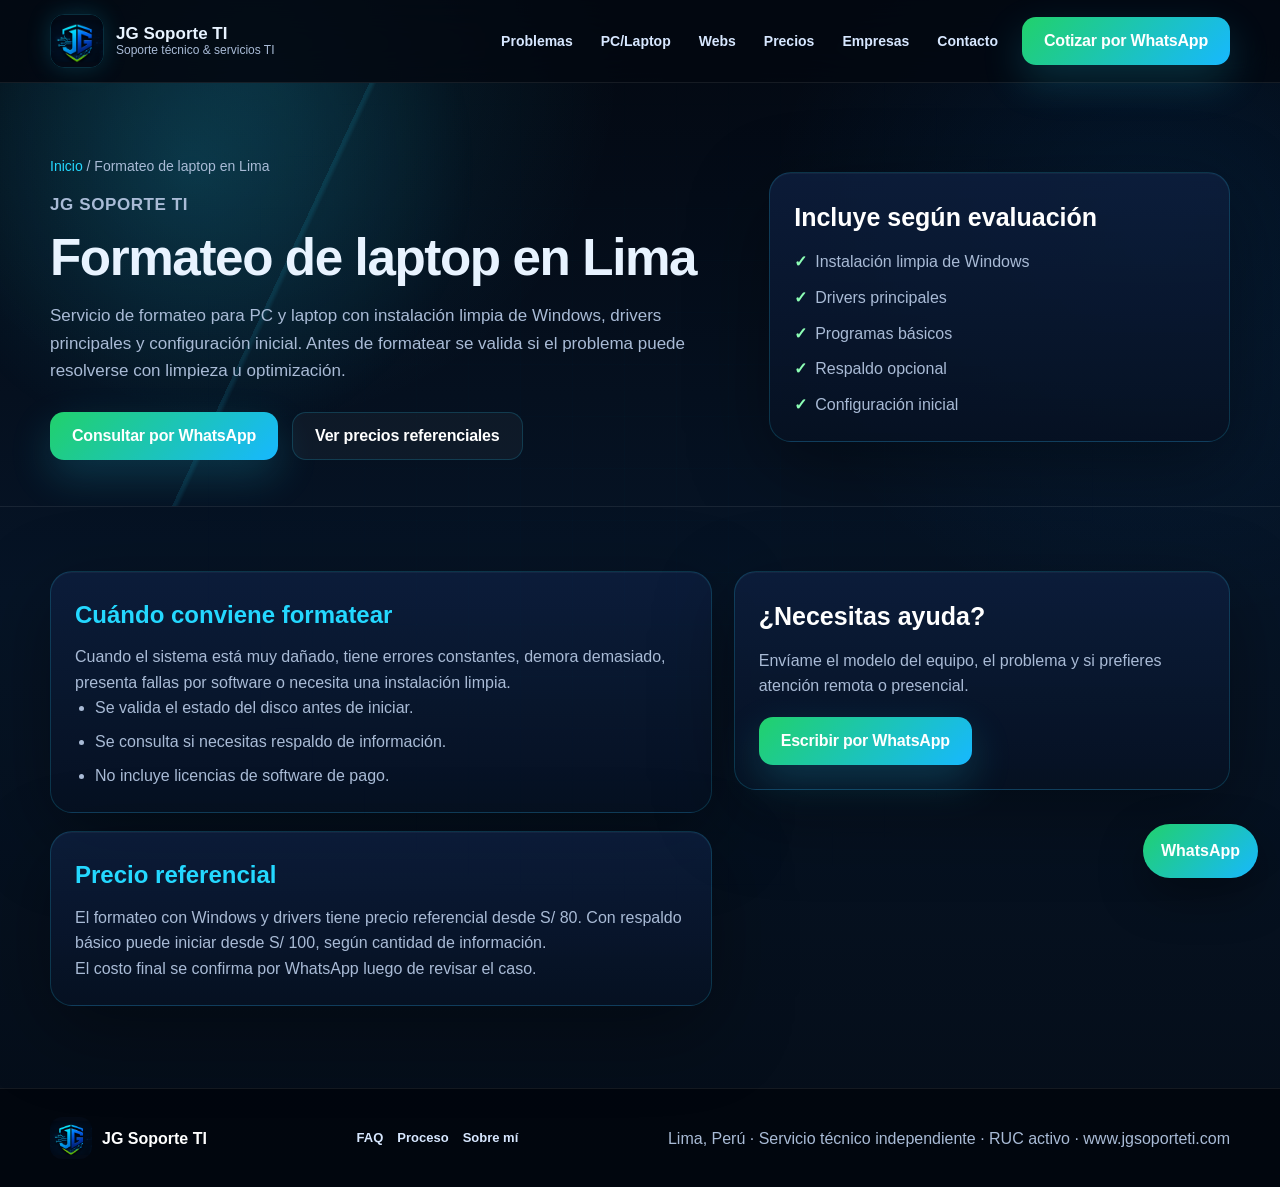
==== formateo-laptop-lima.html @ 022522ae "Ajuste responsive menú móvil" ====
<!DOCTYPE html>
<html lang="es">
<head>
  <meta charset="UTF-8" />
  <meta name="viewport" content="width=device-width, initial-scale=1.0" />
  <title>Formateo de laptop en Lima | JG Soporte TI</title>
  <meta name="description" content="Formateo de laptop y PC en Lima. Instalación limpia de Windows, drivers, programas básicos, respaldo opcional y configuración inicial." />
  <link rel="canonical" href="https://www.jgsoporteti.com/formateo-laptop-lima.html" />
  <meta name="theme-color" content="#061426" />
  <link rel="icon" type="image/png" href="assets/img/favicon.png" />
  <link rel="stylesheet" href="assets/css/styles.css" />
</head>
<body>
  <header class="site-header">
    <div class="container nav">
      <a class="brand" href="index.html#inicio" aria-label="Inicio JG Soporte TI">
        <img src="assets/img/logo-icon-jg.png" alt="Logo JG Soporte TI" class="brand-logo" />
        <div class="brand-copy"><strong>JG Soporte TI</strong><span>Soporte técnico & servicios TI</span></div>
      </a>
      <nav class="menu" aria-label="Menú principal">
        <a href="index.html#problemas">Problemas</a>
        <a href="index.html#pc-laptop">PC/Laptop</a>
        <a href="index.html#webs">Webs</a>
        <a href="index.html#precios">Precios</a>
        <a href="index.html#empresas">Empresas</a>
        <a href="index.html#contacto">Contacto</a>
      </nav>
      <a class="btn btn-whatsapp nav-cta" href="https://wa.me/51936480770?text=Hola%20JG%20Soporte%20TI%2C%20necesito%20soporte%20t%C3%A9cnico." target="_blank"><span class="nav-cta-full">Cotizar por WhatsApp</span><span class="nav-cta-short">WhatsApp</span></a>
      <button class="mobile-menu-toggle" type="button" aria-label="Abrir menú" aria-expanded="false">
        <span></span>
        <span></span>
        <span></span>
      </button>
    </div>
  </header>
  <main>
    <section class="page-hero">
      <div class="container">
        <div>
          <div class="breadcrumbs"><a href="index.html">Inicio</a> / Formateo de laptop en Lima</div>
          <p class="eyebrow">JG Soporte TI</p>
          <h1>Formateo de laptop en Lima</h1>
          <p>Servicio de formateo para PC y laptop con instalación limpia de Windows, drivers principales y configuración inicial. Antes de formatear se valida si el problema puede resolverse con limpieza u optimización.</p>
          <div class="hero-actions"><a class="btn btn-whatsapp" href="https://wa.me/51936480770?text=Hola%20JG%20Soporte%20TI%2C%20necesito%20soporte%20t%C3%A9cnico." target="_blank">Consultar por WhatsApp</a><a class="btn btn-outline" href="index.html#precios">Ver precios referenciales</a></div>
        </div>
        <aside class="page-panel">
          <h2>Incluye según evaluación</h2>
          <ul><li>Instalación limpia de Windows</li>
<li>Drivers principales</li>
<li>Programas básicos</li>
<li>Respaldo opcional</li>
<li>Configuración inicial</li></ul>
        </aside>
      </div>
    </section>

    <section class="page-content">
      <div class="container page-grid">
        <div>
          <article class="page-service-card">
            <h2>Cuándo conviene formatear</h2>
            <p>Cuando el sistema está muy dañado, tiene errores constantes, demora demasiado, presenta fallas por software o necesita una instalación limpia.</p>
            <ul><li>Se valida el estado del disco antes de iniciar.</li><li>Se consulta si necesitas respaldo de información.</li><li>No incluye licencias de software de pago.</li></ul>
          </article>
          <article class="page-service-card">
            <h2>Precio referencial</h2>
            <p>El formateo con Windows y drivers tiene precio referencial desde S/ 80. Con respaldo básico puede iniciar desde S/ 100, según cantidad de información.</p>
            <p>El costo final se confirma por WhatsApp luego de revisar el caso.</p>
          </article>
        </div>
        <aside class="page-panel sidebar-cta">
          <h2>¿Necesitas ayuda?</h2>
          <p style="color: var(--muted); margin-bottom: 18px;">Envíame el modelo del equipo, el problema y si prefieres atención remota o presencial.</p>
          <a class="btn btn-whatsapp" href="https://wa.me/51936480770?text=Hola%20JG%20Soporte%20TI%2C%20necesito%20soporte%20t%C3%A9cnico." target="_blank">Escribir por WhatsApp</a>
        </aside>
      </div>
    </section>
  </main>
  <a class="floating-whatsapp" href="https://wa.me/51936480770?text=Hola%20JG%20Soporte%20TI%2C%20necesito%20soporte%20t%C3%A9cnico." target="_blank" aria-label="Escribir por WhatsApp">WhatsApp</a>
  <footer class="footer">
    <div class="container footer-layout">
      <a class="footer-brand" href="index.html#inicio"><img src="assets/img/logo-icon-jg.png" alt="Logo JG Soporte TI" /><span>JG Soporte TI</span></a>
      <nav class="footer-links" aria-label="Enlaces informativos">
        <a href="index.html#faq">FAQ</a>
        <a href="index.html#proceso">Proceso</a>
        <a href="index.html#sobre-mi">Sobre mí</a>
      </nav>
      <p>Lima, Perú · Servicio técnico independiente · RUC activo · www.jgsoporteti.com</p>
    </div>
  </footer>
  <script src="assets/js/main.js"></script>
</body>
</html>
---- assets/css/styles.css ----
* {
  box-sizing: border-box;
  margin: 0;
  padding: 0;
}

:root {
  --bg: #050d18;
  --bg-2: #071426;
  --panel: rgba(10, 24, 47, 0.78);
  --panel-2: rgba(11, 29, 56, 0.92);
  --line: rgba(39, 215, 255, 0.18);
  --line-soft: rgba(255, 255, 255, 0.08);
  --text: #e8f3ff;
  --muted: #a9bbd6;
  --cyan: #24d8ff;
  --blue: #0b8cff;
  --green: #21d16b;
  --shadow: 0 24px 80px rgba(0, 0, 0, 0.35);
}

html {
  scroll-behavior: smooth;
}

body {
  font-family: Arial, Helvetica, sans-serif;
  background:
    radial-gradient(circle at 20% 5%, rgba(36, 216, 255, 0.12), transparent 24%),
    radial-gradient(circle at 90% 20%, rgba(10, 140, 255, 0.10), transparent 26%),
    linear-gradient(180deg, #030811 0%, #061426 50%, #050d18 100%);
  color: var(--text);
  line-height: 1.6;
  overflow-x: hidden;
}

body::before {
  content: "";
  position: fixed;
  inset: 0;
  pointer-events: none;
  opacity: 0.22;
  background-image:
    linear-gradient(rgba(36, 216, 255, 0.07) 1px, transparent 1px),
    linear-gradient(90deg, rgba(36, 216, 255, 0.07) 1px, transparent 1px);
  background-size: 52px 52px;
  mask-image: radial-gradient(circle at center, black, transparent 78%);
}

a {
  text-decoration: none;
  color: inherit;
}

.container {
  width: min(1180px, calc(100% - 40px));
  margin: 0 auto;
}

.site-header {
  position: sticky;
  top: 0;
  z-index: 100;
  background: rgba(3, 8, 17, 0.80);
  border-bottom: 1px solid var(--line-soft);
  backdrop-filter: blur(18px);
}

.nav {
  min-height: 82px;
  display: grid;
  grid-template-columns: 1fr auto auto;
  align-items: center;
  gap: 24px;
}

.brand {
  display: inline-flex;
  align-items: center;
  gap: 12px;
  width: fit-content;
}

.brand-logo {
  width: 54px;
  height: 54px;
  border-radius: 14px;
  object-fit: cover;
  border: 1px solid var(--line);
  box-shadow: 0 0 24px rgba(36, 216, 255, 0.18);
}

.brand-copy {
  display: flex;
  flex-direction: column;
  line-height: 1.15;
}

.brand-copy strong {
  font-size: 17px;
}

.brand-copy span {
  color: var(--muted);
  font-size: 12px;
}

.menu {
  display: flex;
  align-items: center;
  gap: 28px;
}

.menu a {
  color: #d7e7ff;
  font-weight: 700;
  font-size: 14px;
  transition: 0.2s ease;
}

.menu a:hover {
  color: var(--cyan);
}

.btn {
  display: inline-flex;
  align-items: center;
  justify-content: center;
  min-height: 48px;
  padding: 0 22px;
  border-radius: 14px;
  font-weight: 800;
  letter-spacing: -0.2px;
  transition: 0.2s ease;
}

.btn:hover {
  transform: translateY(-2px);
}

.btn-whatsapp {
  background: linear-gradient(135deg, var(--green), #17b8ff);
  color: white;
  box-shadow: 0 16px 42px rgba(34, 211, 238, 0.20);
}

.btn-outline {
  color: white;
  border: 1px solid var(--line);
  background: rgba(255, 255, 255, 0.04);
}

.hero {
  position: relative;
  padding: 52px 0 34px;
  border-bottom: 1px solid var(--line-soft);
  overflow: hidden;
}

.tech-bg {
  position: absolute;
  inset: 0;
  opacity: 0.9;
  pointer-events: none;
  background:
    radial-gradient(circle at 10% 20%, rgba(36, 216, 255, 0.16), transparent 18%),
    linear-gradient(115deg, transparent 0 20%, rgba(36,216,255,.13) 20% 20.2%, transparent 20.5% 100%),
    linear-gradient(60deg, transparent 0 34%, rgba(36,216,255,.12) 34% 34.2%, transparent 34.4% 100%);
}

.hero-layout {
  position: relative;
  display: grid;
  grid-template-columns: 1fr 1.06fr 0.82fr;
  gap: 28px;
  align-items: center;
}

.logo-frame {
  border: 1px solid var(--line);
  background: rgba(0, 0, 0, 0.22);
  border-radius: 28px;
  padding: 16px;
  box-shadow: var(--shadow), inset 0 0 45px rgba(36,216,255,.06);
}

.logo-frame img {
  display: block;
  width: 100%;
  border-radius: 20px;
}

.skills-strip {
  margin-top: 18px;
  display: grid;
  grid-template-columns: repeat(2, 1fr);
  gap: 10px;
}

.skills-strip span {
  display: grid;
  place-items: center;
  min-height: 44px;
  border-radius: 14px;
  background: rgba(7, 20, 38, 0.72);
  border: 1px solid var(--line-soft);
  color: #d8e9ff;
  font-size: 13px;
  font-weight: 700;
}

.eyebrow {
  display: inline-block;
  margin-bottom: 13px;
  color: var(--cyan);
  text-transform: uppercase;
  font-size: 13px;
  font-weight: 900;
  letter-spacing: 0.6px;
}

h1 {
  max-width: 720px;
  margin-bottom: 18px;
  font-size: clamp(38px, 4.2vw, 64px);
  line-height: 1.03;
  letter-spacing: -1.4px;
}

h1 span,
.section-title h2 span {
  color: var(--cyan);
}

.hero-text {
  color: var(--muted);
  font-size: 17px;
  max-width: 660px;
}

.hero-actions {
  margin-top: 28px;
  display: flex;
  flex-wrap: wrap;
  gap: 14px;
}

.proof-row {
  margin-top: 24px;
  display: grid;
  grid-template-columns: repeat(3, 1fr);
  gap: 12px;
}

.proof-row div {
  padding: 14px;
  border-radius: 16px;
  border: 1px solid var(--line-soft);
  background: rgba(255, 255, 255, 0.035);
}

.proof-row strong,
.proof-row span {
  display: block;
}

.proof-row strong {
  color: white;
  font-size: 14px;
}

.proof-row span {
  color: var(--muted);
  font-size: 12px;
}

.support-card,
.service-card,
.about-profile,
.why-card,
.contact-card {
  background: linear-gradient(180deg, rgba(13, 30, 61, 0.86), rgba(6, 17, 34, 0.92));
  border: 1px solid var(--line);
  border-radius: 24px;
  box-shadow: var(--shadow), inset 0 1px 0 rgba(255,255,255,.04);
}

.support-card {
  padding: 24px;
}

.availability {
  display: flex;
  align-items: center;
  gap: 9px;
  color: #c9ffe0;
  font-size: 14px;
  font-weight: 700;
  margin-bottom: 18px;
}

.availability i {
  width: 9px;
  height: 9px;
  background: var(--green);
  border-radius: 50%;
  box-shadow: 0 0 16px var(--green);
}

.support-card h2 {
  font-size: 25px;
  line-height: 1.2;
  margin-bottom: 18px;
}

.support-option {
  display: grid;
  grid-template-columns: 42px 1fr;
  gap: 14px;
  padding: 16px;
  margin-bottom: 12px;
  border-radius: 18px;
  border: 1px solid var(--line-soft);
  background: rgba(255, 255, 255, 0.035);
}

.option-icon {
  width: 42px;
  height: 42px;
  display: grid;
  place-items: center;
  border-radius: 14px;
  background: rgba(36,216,255,.08);
  border: 1px solid var(--line);
}

.support-option h3 {
  color: white;
  font-size: 16px;
  margin-bottom: 5px;
}

.support-option p,
.support-meta span {
  color: var(--muted);
  font-size: 13px;
}

.support-meta {
  margin-top: 16px;
  display: grid;
  gap: 10px;
}

.support-meta div {
  display: flex;
  justify-content: space-between;
  gap: 12px;
  padding: 13px 14px;
  border-radius: 14px;
  background: rgba(255, 255, 255, 0.035);
  border: 1px solid var(--line-soft);
}

.support-meta strong {
  color: white;
  font-size: 13px;
  text-align: right;
}

.section {
  padding: 72px 0;
}

.section-split {
  border-top: 1px solid var(--line-soft);
  border-bottom: 1px solid var(--line-soft);
  background: rgba(255, 255, 255, 0.016);
}

.section-title {
  margin-bottom: 26px;
}

.section-title h2 {
  font-size: clamp(30px, 3vw, 44px);
  line-height: 1.08;
  margin-bottom: 9px;
  letter-spacing: -0.8px;
}

.section-title p:not(.eyebrow) {
  color: var(--muted);
  max-width: 720px;
}

.service-grid {
  display: grid;
  grid-template-columns: repeat(3, 1fr);
  gap: 18px;
}

.service-card {
  padding: 24px;
  min-height: 190px;
  transition: 0.2s ease;
}

.service-card:hover {
  transform: translateY(-5px);
  border-color: rgba(36, 216, 255, 0.42);
  box-shadow: 0 22px 70px rgba(0, 0, 0, 0.42), 0 0 34px rgba(36,216,255,.08);
}

.service-icon {
  width: 46px;
  height: 46px;
  display: grid;
  place-items: center;
  margin-bottom: 18px;
  border-radius: 15px;
  border: 1px solid var(--line);
  background: rgba(36, 216, 255, 0.07);
  color: var(--cyan);
  font-weight: 900;
}

.service-card h3 {
  color: var(--cyan);
  font-size: 19px;
  margin-bottom: 10px;
}

.service-card p {
  color: var(--muted);
  font-size: 14px;
}

.about-section {
  padding-bottom: 44px;
}

.about-layout {
  display: grid;
  grid-template-columns: 1.1fr 0.95fr 0.9fr;
  gap: 18px;
  align-items: stretch;
}

.about-profile {
  position: relative;
  min-height: 330px;
  overflow: hidden;
  display: grid;
  grid-template-columns: 0.85fr 1fr;
  gap: 18px;
  align-items: end;
  padding: 24px;
}

.profile-photo-wrap {
  position: relative;
  z-index: 1;
  align-self: stretch;
  min-height: 280px;
  border-radius: 22px;
  overflow: hidden;
  border: 1px solid var(--line);
  background: radial-gradient(circle at center, rgba(36,216,255,.16), rgba(6,17,34,.4));
}

.profile-photo-wrap::before {
  content: "";
  position: absolute;
  inset: -20%;
  background: conic-gradient(from 120deg, transparent, rgba(36,216,255,.28), transparent, rgba(33,209,107,.22), transparent);
  animation: spin 10s linear infinite;
}

.profile-photo {
  position: relative;
  z-index: 2;
  width: 100%;
  height: 100%;
  min-height: 280px;
  object-fit: cover;
  object-position: center top;
  display: block;
}

.profile-copy {
  position: relative;
  z-index: 3;
}

.profile-copy h2,
.why-card h2,
.contact-card h2 {
  font-size: clamp(27px, 2.8vw, 38px);
  line-height: 1.08;
  margin-bottom: 12px;
}

.profile-copy p:not(.eyebrow),
.contact-card p {
  color: var(--muted);
}

.why-card,
.contact-card {
  padding: 28px;
}

.why-card ul {
  list-style: none;
  display: grid;
  gap: 14px;
  color: var(--muted);
  margin-top: 18px;
}

.why-card li {
  position: relative;
  padding-left: 34px;
}

.why-card li::before {
  content: "✓";
  position: absolute;
  left: 0;
  top: -1px;
  width: 22px;
  height: 22px;
  display: grid;
  place-items: center;
  border: 1px solid rgba(33, 209, 107, 0.55);
  border-radius: 7px;
  color: #8dffb6;
  font-weight: 900;
  background: rgba(33, 209, 107, 0.08);
}

.contact-card {
  display: flex;
  flex-direction: column;
  justify-content: center;
}

.contact-card .btn {
  width: fit-content;
  margin-top: 22px;
}

.footer {
  border-top: 1px solid var(--line-soft);
  background: rgba(0, 4, 10, 0.72);
  padding: 28px 0;
}

.footer-layout {
  display: flex;
  justify-content: space-between;
  align-items: center;
  gap: 18px;
  color: var(--muted);
}

.footer-brand {
  display: flex;
  align-items: center;
  gap: 10px;
  color: white;
  font-weight: 900;
}

.footer-brand img {
  width: 42px;
  height: 42px;
  border-radius: 12px;
  object-fit: cover;
}

.floating-whatsapp {
  position: fixed;
  right: 22px;
  bottom: 22px;
  z-index: 80;
  padding: 14px 18px;
  border-radius: 999px;
  background: linear-gradient(135deg, var(--green), #17b8ff);
  color: white;
  font-weight: 900;
  box-shadow: 0 18px 45px rgba(0,0,0,.34);
}

@keyframes spin {
  to {
    transform: rotate(360deg);
  }
}

@media (max-width: 1120px) {
  .hero-layout {
    grid-template-columns: 1fr 1fr;
  }

  .support-card {
    grid-column: 1 / -1;
  }

  .about-layout {
    grid-template-columns: 1fr;
  }

  .about-profile {
    grid-template-columns: 0.7fr 1fr;
  }

  .nav {
    grid-template-columns: 1fr auto;
  }

  .nav-cta {
    display: none;
  }
}

@media (max-width: 860px) {
  .nav {
    display: flex;
    flex-direction: column;
    padding: 16px 0;
  }

  .menu {
    flex-wrap: wrap;
    justify-content: center;
    gap: 14px 20px;
  }

  .hero-layout,
  .service-grid,
  .proof-row,
  .about-profile {
    grid-template-columns: 1fr;
  }

  .hero {
    padding-top: 34px;
  }

  .logo-frame {
    max-width: 430px;
    margin: 0 auto;
  }

  .skills-strip {
    grid-template-columns: repeat(2, 1fr);
  }

  .support-meta div {
    flex-direction: column;
  }

  .support-meta strong {
    text-align: left;
  }

  .footer-layout {
    flex-direction: column;
    text-align: center;
  }

  .floating-whatsapp {
    right: 14px;
    bottom: 14px;
  }
}

@media (max-width: 520px) {
  .container {
    width: min(100% - 28px, 1180px);
  }

  .hero-actions {
    flex-direction: column;
  }

  .btn {
    width: 100%;
  }

  h1 {
    font-size: 36px;
  }

  .skills-strip {
    grid-template-columns: 1fr;
  }

  .support-option {
    grid-template-columns: 1fr;
  }
}


/* === V3: conversión, precios, SEO pages === */
.section-compact {
  padding: 56px 0;
}

.problem-grid,
.link-grid,
.price-grid,
.steps-grid,
.faq-grid {
  display: grid;
  gap: 18px;
}

.problem-grid {
  grid-template-columns: repeat(3, 1fr);
}

.problem-card,
.link-card,
.price-card,
.step-card,
.faq-grid details,
.page-panel,
.page-service-card {
  background: linear-gradient(180deg, rgba(13, 30, 61, 0.86), rgba(6, 17, 34, 0.92));
  border: 1px solid var(--line);
  border-radius: 22px;
  box-shadow: var(--shadow), inset 0 1px 0 rgba(255,255,255,.04);
}

.problem-card {
  min-height: 96px;
  padding: 20px;
  color: #dcecff;
  font-weight: 900;
  display: flex;
  align-items: center;
  gap: 14px;
  transition: 0.2s ease;
}

.problem-card:hover,
.link-card:hover,
.page-service-card:hover {
  transform: translateY(-4px);
  border-color: rgba(36, 216, 255, 0.42);
}

.problem-card span {
  width: 44px;
  height: 44px;
  display: grid;
  place-items: center;
  border-radius: 14px;
  background: rgba(36, 216, 255, 0.08);
  border: 1px solid var(--line);
}

.section-links {
  padding-top: 0;
}

.link-grid {
  grid-template-columns: repeat(5, 1fr);
}

.link-card {
  padding: 20px;
  display: grid;
  gap: 8px;
  transition: 0.2s ease;
}

.link-card strong {
  color: var(--cyan);
  line-height: 1.2;
}

.link-card span {
  color: var(--muted);
  font-size: 13px;
}

.prices-section {
  border-top: 1px solid var(--line-soft);
  border-bottom: 1px solid var(--line-soft);
  background: rgba(255, 255, 255, 0.016);
}

.price-grid {
  grid-template-columns: repeat(3, 1fr);
}

.price-card {
  position: relative;
  padding: 24px;
  min-height: 245px;
}

.price-card.featured {
  border-color: rgba(33, 209, 107, 0.55);
  box-shadow: 0 24px 80px rgba(0, 0, 0, 0.35), 0 0 36px rgba(33, 209, 107, 0.08);
}

.price-tag {
  display: inline-flex;
  align-items: center;
  width: fit-content;
  margin-bottom: 12px;
  padding: 7px 12px;
  border-radius: 999px;
  background: rgba(33, 209, 107, 0.14);
  color: #b6ffd0;
  font-weight: 900;
  font-size: 12px;
  border: 1px solid rgba(33, 209, 107, 0.35);
}

.price-card h3 {
  color: var(--cyan);
  font-size: 20px;
  margin-bottom: 10px;
}

.price-card p {
  color: var(--muted);
  font-size: 14px;
  margin-bottom: 18px;
}

.price-card strong {
  display: block;
  color: white;
  font-size: 28px;
  margin-bottom: 8px;
}

.price-card small {
  color: #8fa4c4;
}

.price-note {
  margin-top: 18px;
  padding: 18px 20px;
  border-radius: 18px;
  color: var(--muted);
  border: 1px solid var(--line-soft);
  background: rgba(255, 255, 255, 0.035);
}

.steps-grid {
  grid-template-columns: repeat(4, 1fr);
}

.step-card {
  padding: 22px;
}

.step-card span {
  width: 38px;
  height: 38px;
  display: grid;
  place-items: center;
  margin-bottom: 14px;
  border-radius: 12px;
  background: linear-gradient(135deg, var(--green), #17b8ff);
  color: white;
  font-weight: 900;
}

.step-card h3 {
  color: white;
  margin-bottom: 8px;
}

.step-card p {
  color: var(--muted);
  font-size: 14px;
}

.faq-section {
  border-top: 1px solid var(--line-soft);
}

.faq-grid {
  grid-template-columns: repeat(2, 1fr);
}

.faq-grid details {
  padding: 20px 22px;
}

.faq-grid summary {
  cursor: pointer;
  color: white;
  font-weight: 900;
  font-size: 17px;
}

.faq-grid p {
  margin-top: 12px;
  color: var(--muted);
}

/* páginas internas */
.page-hero {
  position: relative;
  padding: 72px 0 46px;
  border-bottom: 1px solid var(--line-soft);
  overflow: hidden;
}

.page-hero::before {
  content: "";
  position: absolute;
  inset: 0;
  background:
    radial-gradient(circle at 15% 20%, rgba(36, 216, 255, 0.15), transparent 25%),
    linear-gradient(115deg, transparent 0 25%, rgba(36,216,255,.10) 25% 25.2%, transparent 25.5% 100%);
  pointer-events: none;
}

.page-hero .container {
  position: relative;
  display: grid;
  grid-template-columns: 1.2fr 0.8fr;
  gap: 28px;
  align-items: center;
}

.page-hero h1 {
  font-size: clamp(36px, 4vw, 58px);
}

.page-hero p {
  color: var(--muted);
  font-size: 17px;
  max-width: 780px;
}

.breadcrumbs {
  color: var(--muted);
  margin-bottom: 14px;
  font-size: 14px;
}

.breadcrumbs a {
  color: var(--cyan);
}

.page-panel {
  padding: 24px;
}

.page-panel h2 {
  color: white;
  font-size: 25px;
  margin-bottom: 12px;
}

.page-panel ul {
  display: grid;
  gap: 10px;
  list-style: none;
  color: var(--muted);
}

.page-panel li::before {
  content: "✓";
  color: #8dffb6;
  font-weight: 900;
  margin-right: 8px;
}

.page-content {
  padding: 64px 0;
}

.page-grid {
  display: grid;
  grid-template-columns: 1fr 0.75fr;
  gap: 22px;
  align-items: start;
}

.page-service-card {
  padding: 24px;
  margin-bottom: 18px;
}

.page-service-card h2,
.page-service-card h3 {
  color: var(--cyan);
  margin-bottom: 10px;
}

.page-service-card p,
.page-service-card li {
  color: var(--muted);
}

.page-service-card ul,
.page-service-card ol {
  padding-left: 20px;
  display: grid;
  gap: 8px;
}

.sidebar-cta {
  position: sticky;
  top: 106px;
}

@media (max-width: 1120px) {
  .link-grid {
    grid-template-columns: repeat(2, 1fr);
  }

  .steps-grid {
    grid-template-columns: repeat(2, 1fr);
  }
}

@media (max-width: 860px) {
  .problem-grid,
  .price-grid,
  .faq-grid,
  .page-hero .container,
  .page-grid {
    grid-template-columns: 1fr;
  }

  .sidebar-cta {
    position: static;
  }
}

@media (max-width: 520px) {
  .link-grid,
  .steps-grid {
    grid-template-columns: 1fr;
  }
}


/* === V5: Mobile-first / experiencia en celulares === */
.menu a.active {
  color: var(--cyan);
}

.footer-links {
  display: flex;
  flex-wrap: wrap;
  gap: 14px;
  align-items: center;
  justify-content: center;
}

.footer-links a {
  color: #d7e7ff;
  font-weight: 800;
  font-size: 13px;
  transition: 0.2s ease;
}

.footer-links a:hover {
  color: var(--cyan);
}

@media (max-width: 860px) {
  body {
    line-height: 1.55;
  }

  .site-header {
    background: rgba(3, 8, 17, 0.93);
  }

  .nav {
    display: grid;
    grid-template-columns: minmax(0, 1fr) auto;
    min-height: 64px;
    padding: 8px 0;
    gap: 10px;
    align-items: center;
  }

  .brand {
    min-width: 0;
    gap: 9px;
  }

  .brand-logo {
    width: 42px;
    height: 42px;
    border-radius: 12px;
    flex: 0 0 auto;
  }

  .brand-copy {
    min-width: 0;
  }

  .brand-copy strong {
    font-size: 14px;
    white-space: nowrap;
  }

  .brand-copy span {
    font-size: 10.5px;
    white-space: nowrap;
    overflow: hidden;
    text-overflow: ellipsis;
  }

  /* En móvil ocultamos el menú superior para no saturar la primera vista. */
  .menu {
    display: none;
  }

  .nav-cta {
    display: inline-flex !important;
    width: auto;
    min-height: 42px;
    padding: 0 14px;
    border-radius: 13px;
    font-size: 0;
    white-space: nowrap;
  }

  .nav-cta::after {
    content: "WhatsApp";
    font-size: 13px;
  }

  .hero {
    padding: 22px 0 34px;
  }

  .hero-layout {
    grid-template-columns: 1fr;
    gap: 18px;
    align-items: start;
  }

  .hero-content {
    order: 1;
  }

  /* El logo grande se oculta en móvil: ya existe logo en el encabezado. */
  .hero-media {
    display: none;
  }

  .support-card {
    order: 2;
    padding: 18px;
    border-radius: 20px;
  }

  .eyebrow {
    margin-bottom: 9px;
    font-size: 12px;
    letter-spacing: 0.45px;
  }

  h1 {
    font-size: clamp(31px, 10.5vw, 44px);
    line-height: 1.05;
    letter-spacing: -0.8px;
    margin-bottom: 14px;
  }

  .hero-text {
    font-size: 15px;
    max-width: 100%;
  }

  .hero-actions {
    margin-top: 20px;
    display: grid;
    grid-template-columns: 1fr 1fr;
    gap: 10px;
  }

  .btn {
    width: 100%;
    min-height: 48px;
    padding: 0 14px;
    border-radius: 13px;
    font-size: 14px;
  }

  .proof-row {
    display: none;
  }

  .support-card h2 {
    font-size: 21px;
  }

  .support-option {
    grid-template-columns: 38px 1fr;
    padding: 14px;
  }

  .option-icon {
    width: 38px;
    height: 38px;
    border-radius: 13px;
  }

  .support-meta {
    display: none;
  }

  .section {
    padding: 50px 0;
  }

  .section-compact {
    padding: 42px 0;
  }

  .section-title {
    margin-bottom: 20px;
  }

  .section-title h2 {
    font-size: clamp(28px, 8.5vw, 36px);
    line-height: 1.1;
  }

  .problem-grid,
  .service-grid,
  .price-grid,
  .steps-grid,
  .faq-grid,
  .page-hero .container,
  .page-grid,
  .about-layout,
  .about-profile {
    grid-template-columns: 1fr;
  }

  .problem-card {
    min-height: 74px;
    padding: 15px;
    border-radius: 18px;
  }

  .problem-card span {
    width: 38px;
    height: 38px;
    border-radius: 13px;
  }

  .service-card,
  .price-card,
  .step-card,
  .page-service-card,
  .page-panel {
    min-height: auto;
    padding: 20px;
    border-radius: 20px;
  }

  .link-grid {
    grid-template-columns: 1fr;
  }

  .price-card strong {
    font-size: 25px;
  }

  .about-profile {
    min-height: auto;
    padding: 18px;
  }

  .profile-photo-wrap {
    min-height: 230px;
    max-height: 360px;
  }

  .profile-photo {
    min-height: 230px;
  }

  .page-hero {
    padding: 42px 0 32px;
  }

  .page-hero h1 {
    font-size: clamp(31px, 9.5vw, 42px);
  }

  .footer-layout {
    flex-direction: column;
    align-items: flex-start;
    text-align: left;
    gap: 14px;
  }

  .footer-links {
    justify-content: flex-start;
  }

  .floating-whatsapp {
    right: 12px;
    bottom: 12px;
    padding: 12px 14px;
    font-size: 14px;
  }
}

@media (max-width: 520px) {
  .container {
    width: min(100% - 28px, 1180px);
  }

  .brand-copy span {
    display: none;
  }

  .nav-cta {
    min-height: 40px;
    padding: 0 12px;
  }

  .hero-actions {
    grid-template-columns: 1fr;
  }

  .support-card {
    display: none;
  }

  .support-card.is-open {
    display: block;
  }

  .floating-whatsapp {
    font-size: 0;
    width: 54px;
    height: 54px;
    padding: 0;
    display: grid;
    place-items: center;
  }

  .floating-whatsapp::after {
    content: "WA";
    font-size: 14px;
  }
}

/* === V6: Menú móvil con hamburguesa y CTA sin duplicado === */
.mobile-menu-toggle {
  display: none;
}

.nav-cta-short {
  display: none;
}

.nav-cta-full {
  display: inline;
}

@media (max-width: 860px) {
  .nav {
    position: relative;
    display: grid;
    grid-template-columns: minmax(0, 1fr) auto auto;
    min-height: 64px;
    padding: 8px 0;
    gap: 8px;
  }

  .nav-cta {
    display: inline-flex !important;
    width: auto !important;
    min-width: 0;
    min-height: 42px;
    padding: 0 13px !important;
    border-radius: 13px;
    font-size: 13px !important;
    line-height: 1;
  }

  .nav-cta::after {
    content: none !important;
  }

  .nav-cta-full {
    display: none;
  }

  .nav-cta-short {
    display: inline;
  }

  .mobile-menu-toggle {
    display: inline-grid;
    place-items: center;
    width: 42px;
    height: 42px;
    border: 1px solid rgba(36, 216, 255, 0.24);
    border-radius: 13px;
    background: rgba(8, 19, 39, 0.82);
    box-shadow: inset 0 1px 0 rgba(255,255,255,0.04);
    cursor: pointer;
  }

  .mobile-menu-toggle span {
    display: block;
    width: 18px;
    height: 2px;
    margin: 2px 0;
    border-radius: 999px;
    background: #d7e7ff;
    transition: transform 0.2s ease, opacity 0.2s ease;
  }

  .menu {
    position: absolute;
    top: calc(100% + 8px);
    left: 0;
    right: 0;
    display: none;
    grid-column: 1 / -1;
    grid-template-columns: 1fr;
    gap: 0;
    padding: 10px;
    border: 1px solid rgba(36, 216, 255, 0.18);
    border-radius: 18px;
    background: rgba(4, 10, 22, 0.98);
    box-shadow: 0 22px 55px rgba(0, 0, 0, 0.45);
    backdrop-filter: blur(18px);
  }

  .site-header.is-open .menu {
    display: grid;
  }

  .menu a {
    display: block;
    padding: 13px 14px;
    border-radius: 12px;
    font-size: 14px;
  }

  .menu a:hover,
  .menu a.active {
    background: rgba(36, 216, 255, 0.08);
  }

  .site-header.is-open .mobile-menu-toggle span:nth-child(1) {
    transform: translateY(6px) rotate(45deg);
  }

  .site-header.is-open .mobile-menu-toggle span:nth-child(2) {
    opacity: 0;
  }

  .site-header.is-open .mobile-menu-toggle span:nth-child(3) {
    transform: translateY(-6px) rotate(-45deg);
  }

  /* En móvil evitamos duplicar WhatsApp: ya está en header y en el hero. */
  .floating-whatsapp {
    display: none !important;
  }
}

@media (max-width: 380px) {
  .brand-copy strong {
    font-size: 13px;
  }

  .nav-cta {
    padding: 0 10px !important;
    font-size: 12px !important;
  }

  .mobile-menu-toggle {
    width: 40px;
    height: 40px;
  }
}
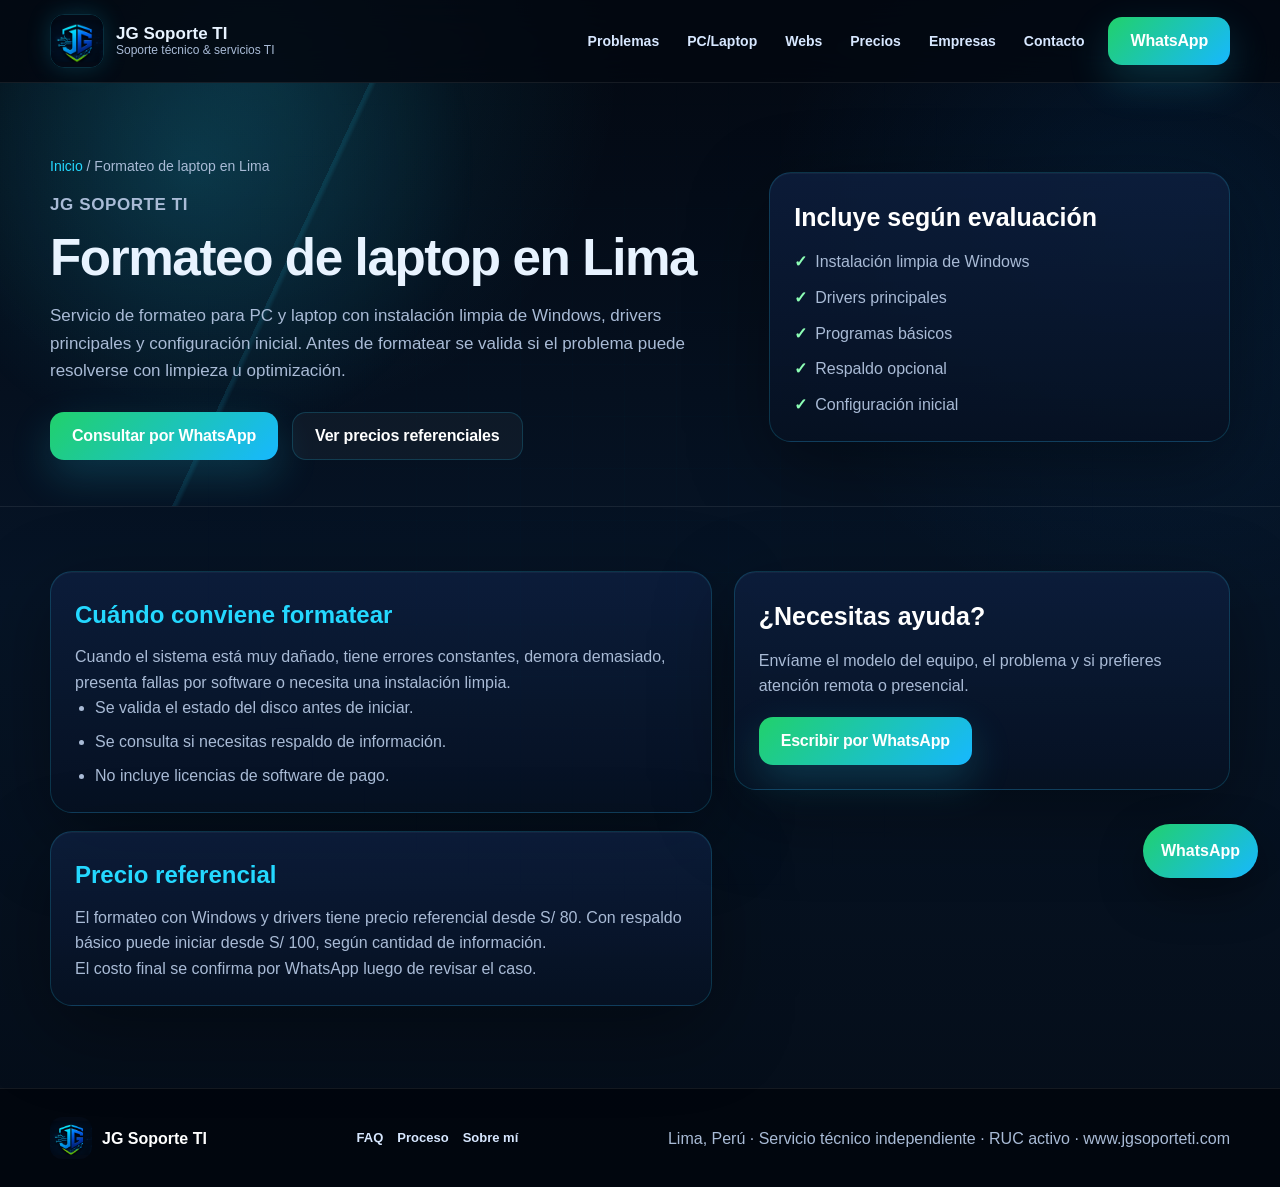
==== commit 17331cc1: "Hotfix responsive móvil WhatsApp" ====
--- a/formateo-laptop-lima.html
+++ b/formateo-laptop-lima.html
@@ -8,7 +8,7 @@
   <link rel="canonical" href="https://www.jgsoporteti.com/formateo-laptop-lima.html" />
   <meta name="theme-color" content="#061426" />
   <link rel="icon" type="image/png" href="assets/img/favicon.png" />
-  <link rel="stylesheet" href="assets/css/styles.css" />
+  <link rel="stylesheet" href="assets/css/styles.css?v=7" />
 </head>
 <body>
   <header class="site-header">
@@ -25,7 +25,7 @@
         <a href="index.html#empresas">Empresas</a>
         <a href="index.html#contacto">Contacto</a>
       </nav>
-      <a class="btn btn-whatsapp nav-cta" href="https://wa.me/51936480770?text=Hola%20JG%20Soporte%20TI%2C%20necesito%20soporte%20t%C3%A9cnico." target="_blank"><span class="nav-cta-full">Cotizar por WhatsApp</span><span class="nav-cta-short">WhatsApp</span></a>
+      <a class="btn btn-whatsapp nav-cta" href="https://wa.me/51936480770?text=Hola%20JG%20Soporte%20TI%2C%20necesito%20soporte%20t%C3%A9cnico." target="_blank" aria-label="Cotizar por WhatsApp">WhatsApp</a>
       <button class="mobile-menu-toggle" type="button" aria-label="Abrir menú" aria-expanded="false">
         <span></span>
         <span></span>
@@ -88,6 +88,6 @@
       <p>Lima, Perú · Servicio técnico independiente · RUC activo · www.jgsoporteti.com</p>
     </div>
   </footer>
-  <script src="assets/js/main.js"></script>
+  <script src="assets/js/main.js?v=7"></script>
 </body>
 </html>
--- a/assets/css/styles.css
+++ b/assets/css/styles.css
@@ -1496,3 +1496,99 @@
     height: 40px;
   }
 }
+
+
+/* === V7 HOTFIX MOBILE ===
+   Corrección fuerte para evitar duplicados de WhatsApp y overflow horizontal en móviles. */
+html, body {
+  max-width: 100%;
+  overflow-x: hidden;
+}
+
+.nav-cta::before,
+.nav-cta::after,
+.floating-whatsapp::before,
+.floating-whatsapp::after {
+  content: none !important;
+}
+
+.nav-cta-full,
+.nav-cta-short {
+  display: none !important;
+}
+
+@media (max-width: 860px) {
+  .site-header {
+    overflow: visible;
+  }
+
+  .nav {
+    grid-template-columns: minmax(0, 1fr) auto auto !important;
+    gap: 8px !important;
+  }
+
+  .brand {
+    min-width: 0;
+  }
+
+  .brand-copy {
+    min-width: 0;
+    overflow: hidden;
+  }
+
+  .brand-copy strong {
+    display: block;
+    max-width: 130px;
+    overflow: hidden;
+    text-overflow: ellipsis;
+    white-space: nowrap;
+  }
+
+  .brand-copy span {
+    display: none;
+  }
+
+  .nav-cta {
+    display: inline-flex !important;
+    align-items: center;
+    justify-content: center;
+    width: auto !important;
+    max-width: 116px;
+    min-height: 42px;
+    padding: 0 12px !important;
+    white-space: nowrap;
+    overflow: hidden;
+    text-overflow: ellipsis;
+    font-size: 13px !important;
+    line-height: 1 !important;
+  }
+
+  .mobile-menu-toggle {
+    flex: 0 0 auto;
+  }
+
+  .floating-whatsapp {
+    display: none !important;
+  }
+
+  .section-title h2 {
+    font-size: clamp(27px, 8.2vw, 36px) !important;
+    overflow-wrap: break-word;
+  }
+
+  .hero-actions {
+    grid-template-columns: 1fr !important;
+  }
+}
+
+@media (max-width: 390px) {
+  .brand-copy strong {
+    max-width: 86px;
+  }
+
+  .nav-cta {
+    max-width: 98px;
+    padding: 0 10px !important;
+    font-size: 12px !important;
+  }
+}
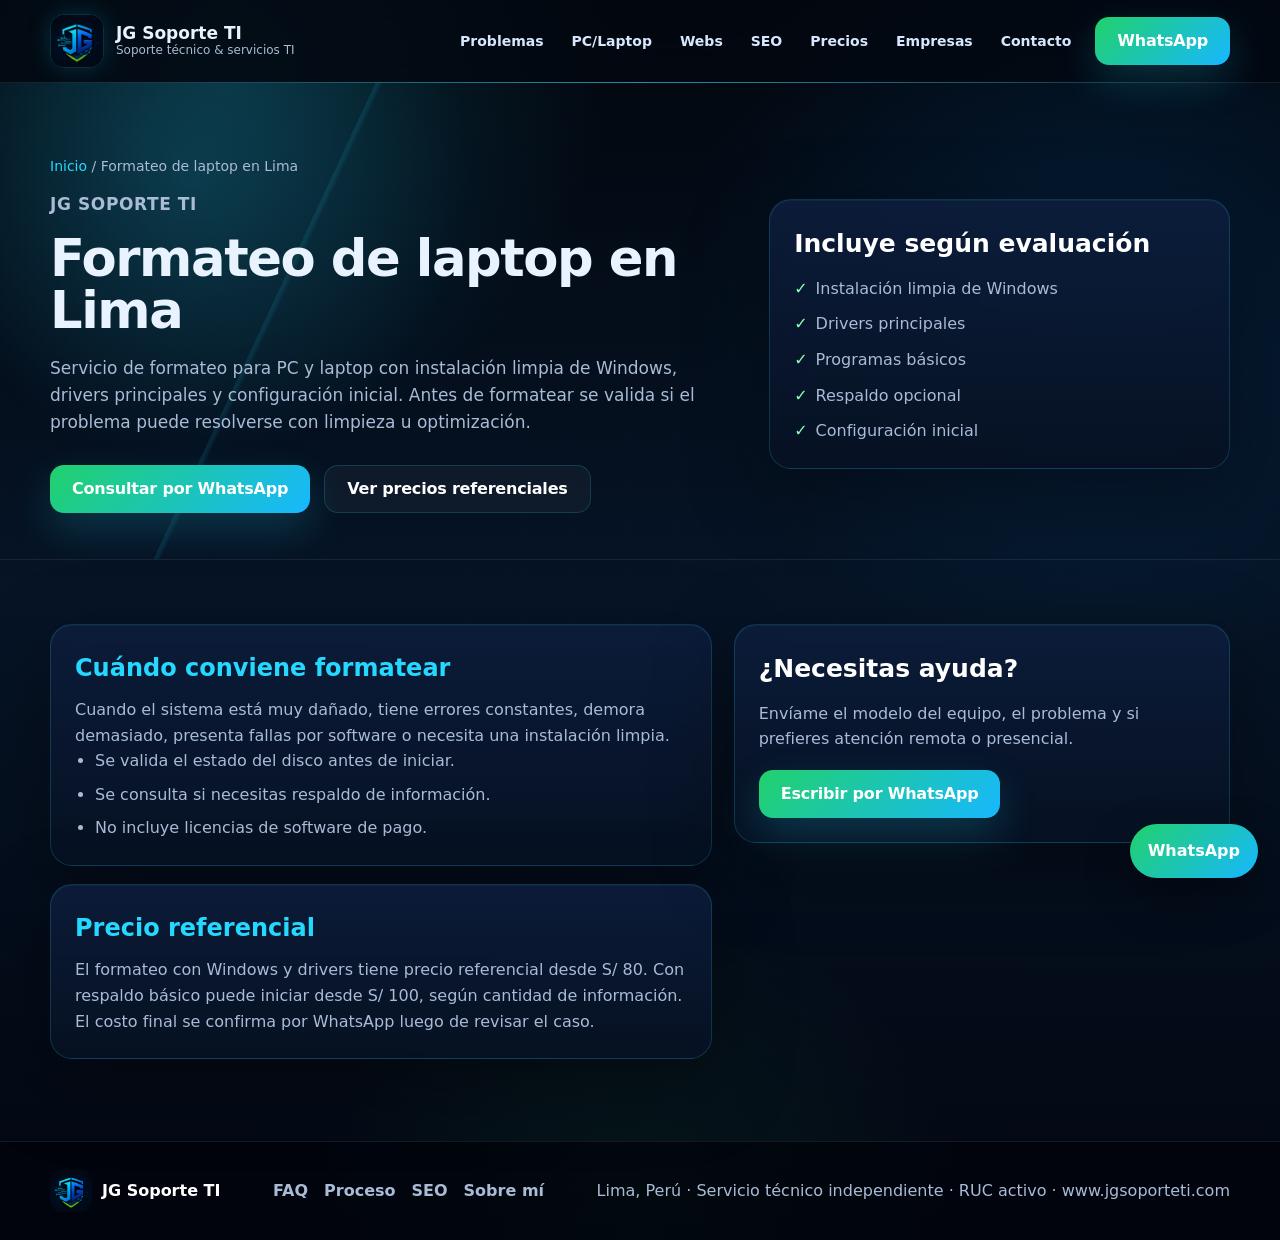
==== commit 1cdf69d1: "Actualizar web JG Soporte TI v10" ====
--- a/formateo-laptop-lima.html
+++ b/formateo-laptop-lima.html
@@ -3,29 +3,176 @@
 <head>
   <meta charset="UTF-8" />
   <meta name="viewport" content="width=device-width, initial-scale=1.0" />
-  <title>Formateo de laptop en Lima | JG Soporte TI</title>
-  <meta name="description" content="Formateo de laptop y PC en Lima. Instalación limpia de Windows, drivers, programas básicos, respaldo opcional y configuración inicial." />
+  <title>Formateo de laptop en Lima | Windows, drivers y configuración</title>
+  <meta name="description" content="Servicio de formateo de laptop y PC en Lima. Instalación limpia de Windows, drivers, programas básicos, respaldo opcional y configuración inicial." />
+  <meta name="robots" content="index, follow, max-image-preview:large" />
+  <meta name="author" content="JG Soporte TI" />
+  <meta name="theme-color" content="#061426" />
+  <meta name="color-scheme" content="dark light" />
   <link rel="canonical" href="https://www.jgsoporteti.com/formateo-laptop-lima.html" />
-  <meta name="theme-color" content="#061426" />
-  <link rel="icon" type="image/png" href="assets/img/favicon.png" />
-  <link rel="stylesheet" href="assets/css/styles.css?v=7" />
+
+  <link rel="icon" href="/favicon.ico" sizes="any" />
+  <link rel="icon" type="image/png" sizes="16x16" href="/assets/img/favicon-16x16.png" />
+  <link rel="icon" type="image/png" sizes="32x32" href="/assets/img/favicon-32x32.png" />
+  <link rel="icon" type="image/png" sizes="192x192" href="/assets/img/favicon-192x192.png" />
+  <link rel="apple-touch-icon" sizes="180x180" href="/assets/img/apple-touch-icon.png" />
+
+  <meta property="og:locale" content="es_PE" />
+  <meta property="og:type" content="website" />
+  <meta property="og:site_name" content="JG Soporte TI" />
+  <meta property="og:title" content="Formateo de laptop en Lima | Windows, drivers y configuración" />
+  <meta property="og:description" content="Servicio de formateo de laptop y PC en Lima. Instalación limpia de Windows, drivers, programas básicos, respaldo opcional y configuración inicial." />
+  <meta property="og:url" content="https://www.jgsoporteti.com/formateo-laptop-lima.html" />
+  <meta property="og:image" content="https://www.jgsoporteti.com/assets/img/og-image-jg-soporte-ti.png" />
+  <meta property="og:image:secure_url" content="https://www.jgsoporteti.com/assets/img/og-image-jg-soporte-ti.png" />
+  <meta property="og:image:alt" content="Logo de JG Soporte TI" />
+
+  <meta name="twitter:card" content="summary_large_image" />
+  <meta name="twitter:title" content="Formateo de laptop en Lima | Windows, drivers y configuración" />
+  <meta name="twitter:description" content="Servicio de formateo de laptop y PC en Lima. Instalación limpia de Windows, drivers, programas básicos, respaldo opcional y configuración inicial." />
+  <meta name="twitter:image" content="https://www.jgsoporteti.com/assets/img/og-image-jg-soporte-ti.png" />
+
+  <link rel="stylesheet" href="assets/css/styles.css?v=10" />
+  <script type="application/ld+json">
+{
+  "@context": "https://schema.org",
+  "@graph": [
+    {
+      "@type": [
+        "LocalBusiness",
+        "ProfessionalService"
+      ],
+      "@id": "https://www.jgsoporteti.com/#negocio",
+      "name": "JG Soporte TI",
+      "alternateName": "JG Soporte TI - Soporte técnico y servicios TI",
+      "url": "https://www.jgsoporteti.com/",
+      "logo": "https://www.jgsoporteti.com/assets/img/logo-jg-soporte-ti.png",
+      "image": "https://www.jgsoporteti.com/assets/img/logo-jg-soporte-ti.png",
+      "telephone": "+51936480770",
+      "priceRange": "S/30 - S/800+",
+      "description": "Soporte técnico para PC, laptops y pequeñas empresas en Lima. Formateo, Windows, Office, drivers, limpieza de software, diagnóstico de lentitud, soporte remoto, páginas web para negocios, SEO técnico y servicios TI empresariales.",
+      "address": {
+        "@type": "PostalAddress",
+        "addressLocality": "Lima",
+        "addressRegion": "Lima",
+        "addressCountry": "PE"
+      },
+      "areaServed": [
+        {
+          "@type": "City",
+          "name": "Lima"
+        },
+        {
+          "@type": "AdministrativeArea",
+          "name": "Callao"
+        },
+        {
+          "@type": "Country",
+          "name": "Perú"
+        }
+      ],
+      "contactPoint": [
+        {
+          "@type": "ContactPoint",
+          "telephone": "+51936480770",
+          "contactType": "customer support",
+          "areaServed": "PE",
+          "availableLanguage": [
+            "es"
+          ]
+        }
+      ],
+      "sameAs": [
+        "https://www.jgsoporteti.com/"
+      ]
+    },
+    {
+      "@type": "WebSite",
+      "@id": "https://www.jgsoporteti.com/#website",
+      "url": "https://www.jgsoporteti.com/",
+      "name": "JG Soporte TI",
+      "inLanguage": "es-PE",
+      "publisher": {
+        "@id": "https://www.jgsoporteti.com/#negocio"
+      }
+    },
+    {
+      "@type": "WebPage",
+      "@id": "https://www.jgsoporteti.com/formateo-laptop-lima.html#webpage",
+      "url": "https://www.jgsoporteti.com/formateo-laptop-lima.html",
+      "name": "Formateo de laptop en Lima | Windows, drivers y configuración",
+      "description": "Servicio de formateo de laptop y PC en Lima. Instalación limpia de Windows, drivers, programas básicos, respaldo opcional y configuración inicial.",
+      "isPartOf": {
+        "@id": "https://www.jgsoporteti.com/#website"
+      },
+      "about": {
+        "@id": "https://www.jgsoporteti.com/#negocio"
+      },
+      "primaryImageOfPage": {
+        "@type": "ImageObject",
+        "url": "https://www.jgsoporteti.com/assets/img/logo-jg-soporte-ti.png"
+      },
+      "inLanguage": "es-PE"
+    },
+    {
+      "@type": "Service",
+      "@id": "https://www.jgsoporteti.com/formateo-laptop-lima.html#service",
+      "name": "Formateo de laptop y PC",
+      "serviceType": "Formateo de laptop y PC",
+      "description": "Servicio de formateo de laptop y PC en Lima. Instalación limpia de Windows, drivers, programas básicos, respaldo opcional y configuración inicial.",
+      "provider": {
+        "@id": "https://www.jgsoporteti.com/#negocio"
+      },
+      "areaServed": [
+        "Lima",
+        "Callao",
+        "Perú remoto"
+      ],
+      "availableChannel": {
+        "@type": "ServiceChannel",
+        "serviceUrl": "https://wa.me/51936480770?text=Hola%20JG%20Soporte%20TI%2C%20necesito%20soporte%20t%C3%A9cnico.",
+        "availableLanguage": "es"
+      }
+    },
+    {
+      "@type": "BreadcrumbList",
+      "@id": "https://www.jgsoporteti.com/formateo-laptop-lima.html#breadcrumb",
+      "itemListElement": [
+        {
+          "@type": "ListItem",
+          "position": 1,
+          "name": "Inicio",
+          "item": "https://www.jgsoporteti.com/"
+        },
+        {
+          "@type": "ListItem",
+          "position": 2,
+          "name": "Formateo de laptop en Lima",
+          "item": "https://www.jgsoporteti.com/formateo-laptop-lima.html"
+        }
+      ]
+    }
+  ]
+}
+  </script>
 </head>
 <body>
   <header class="site-header">
     <div class="container nav">
       <a class="brand" href="index.html#inicio" aria-label="Inicio JG Soporte TI">
-        <img src="assets/img/logo-icon-jg.png" alt="Logo JG Soporte TI" class="brand-logo" />
+        <img src="assets/img/logo-icon-jg.png" alt="Logo JG Soporte TI" class="brand-logo" width="54" height="54" decoding="async" />
         <div class="brand-copy"><strong>JG Soporte TI</strong><span>Soporte técnico & servicios TI</span></div>
       </a>
       <nav class="menu" aria-label="Menú principal">
         <a href="index.html#problemas">Problemas</a>
         <a href="index.html#pc-laptop">PC/Laptop</a>
         <a href="index.html#webs">Webs</a>
+        <a href="index.html#seo">SEO</a>
         <a href="index.html#precios">Precios</a>
         <a href="index.html#empresas">Empresas</a>
         <a href="index.html#contacto">Contacto</a>
       </nav>
-      <a class="btn btn-whatsapp nav-cta" href="https://wa.me/51936480770?text=Hola%20JG%20Soporte%20TI%2C%20necesito%20soporte%20t%C3%A9cnico." target="_blank" aria-label="Cotizar por WhatsApp">WhatsApp</a>
+      <a class="btn btn-whatsapp nav-cta" href="https://wa.me/51936480770?text=Hola%20JG%20Soporte%20TI%2C%20necesito%20soporte%20t%C3%A9cnico." target="_blank" rel="noopener" aria-label="Cotizar por WhatsApp">WhatsApp</a>
       <button class="mobile-menu-toggle" type="button" aria-label="Abrir menú" aria-expanded="false">
         <span></span>
         <span></span>
@@ -41,7 +188,7 @@
           <p class="eyebrow">JG Soporte TI</p>
           <h1>Formateo de laptop en Lima</h1>
           <p>Servicio de formateo para PC y laptop con instalación limpia de Windows, drivers principales y configuración inicial. Antes de formatear se valida si el problema puede resolverse con limpieza u optimización.</p>
-          <div class="hero-actions"><a class="btn btn-whatsapp" href="https://wa.me/51936480770?text=Hola%20JG%20Soporte%20TI%2C%20necesito%20soporte%20t%C3%A9cnico." target="_blank">Consultar por WhatsApp</a><a class="btn btn-outline" href="index.html#precios">Ver precios referenciales</a></div>
+          <div class="hero-actions"><a class="btn btn-whatsapp" href="https://wa.me/51936480770?text=Hola%20JG%20Soporte%20TI%2C%20necesito%20soporte%20t%C3%A9cnico." target="_blank" rel="noopener">Consultar por WhatsApp</a><a class="btn btn-outline" href="index.html#precios">Ver precios referenciales</a></div>
         </div>
         <aside class="page-panel">
           <h2>Incluye según evaluación</h2>
@@ -71,23 +218,24 @@
         <aside class="page-panel sidebar-cta">
           <h2>¿Necesitas ayuda?</h2>
           <p style="color: var(--muted); margin-bottom: 18px;">Envíame el modelo del equipo, el problema y si prefieres atención remota o presencial.</p>
-          <a class="btn btn-whatsapp" href="https://wa.me/51936480770?text=Hola%20JG%20Soporte%20TI%2C%20necesito%20soporte%20t%C3%A9cnico." target="_blank">Escribir por WhatsApp</a>
+          <a class="btn btn-whatsapp" href="https://wa.me/51936480770?text=Hola%20JG%20Soporte%20TI%2C%20necesito%20soporte%20t%C3%A9cnico." target="_blank" rel="noopener">Escribir por WhatsApp</a>
         </aside>
       </div>
     </section>
   </main>
-  <a class="floating-whatsapp" href="https://wa.me/51936480770?text=Hola%20JG%20Soporte%20TI%2C%20necesito%20soporte%20t%C3%A9cnico." target="_blank" aria-label="Escribir por WhatsApp">WhatsApp</a>
+  <a class="floating-whatsapp" href="https://wa.me/51936480770?text=Hola%20JG%20Soporte%20TI%2C%20necesito%20soporte%20t%C3%A9cnico." target="_blank" rel="noopener" aria-label="Escribir por WhatsApp">WhatsApp</a>
   <footer class="footer">
     <div class="container footer-layout">
-      <a class="footer-brand" href="index.html#inicio"><img src="assets/img/logo-icon-jg.png" alt="Logo JG Soporte TI" /><span>JG Soporte TI</span></a>
+      <a class="footer-brand" href="index.html#inicio"><img src="assets/img/logo-icon-jg.png" alt="Logo JG Soporte TI" loading="lazy" decoding="async" /><span>JG Soporte TI</span></a>
       <nav class="footer-links" aria-label="Enlaces informativos">
         <a href="index.html#faq">FAQ</a>
         <a href="index.html#proceso">Proceso</a>
+        <a href="index.html#seo">SEO</a>
         <a href="index.html#sobre-mi">Sobre mí</a>
       </nav>
       <p>Lima, Perú · Servicio técnico independiente · RUC activo · www.jgsoporteti.com</p>
     </div>
   </footer>
-  <script src="assets/js/main.js?v=7"></script>
+  <script src="assets/js/main.js?v=10" defer></script>
 </body>
 </html>
--- a/assets/css/styles.css
+++ b/assets/css/styles.css
@@ -24,7 +24,7 @@
 }
 
 body {
-  font-family: Arial, Helvetica, sans-serif;
+  font-family: Inter, ui-sans-serif, system-ui, -apple-system, BlinkMacSystemFont, "Segoe UI", Arial, sans-serif;
   background:
     radial-gradient(circle at 20% 5%, rgba(36, 216, 255, 0.12), transparent 24%),
     radial-gradient(circle at 90% 20%, rgba(10, 140, 255, 0.10), transparent 26%),
@@ -768,7 +768,7 @@
 }
 
 .link-grid {
-  grid-template-columns: repeat(5, 1fr);
+  grid-template-columns: repeat(auto-fit, minmax(190px, 1fr));
 }
 
 .link-card {
@@ -1050,545 +1050,217 @@
 }
 
 
-/* === V5: Mobile-first / experiencia en celulares === */
-.menu a.active {
-  color: var(--cyan);
-}
-
-.footer-links {
+/* === V10 Tech Premium: conversion + mobile menu + subtle motion === */
+:root {
+  --glass: rgba(7, 20, 38, .64);
+  --cyan-2: #00e5ff;
+}
+
+body {
+  background:
+    radial-gradient(circle at 18% 5%, rgba(36, 216, 255, 0.16), transparent 24%),
+    radial-gradient(circle at 86% 22%, rgba(10, 140, 255, 0.13), transparent 28%),
+    radial-gradient(circle at 50% 100%, rgba(33, 209, 107, 0.08), transparent 24%),
+    linear-gradient(180deg, #02060d 0%, #061426 48%, #030711 100%);
+}
+
+.site-header::after {
+  content: "";
+  position: absolute;
+  left: 0; right: 0; bottom: -1px;
+  height: 1px;
+  background: linear-gradient(90deg, transparent, rgba(36,216,255,.62), transparent);
+}
+
+.menu a.active,
+.menu a:hover { color: var(--cyan-2); }
+
+.btn-whatsapp { position: relative; overflow: hidden; }
+.btn-whatsapp::after {
+  content: "";
+  position: absolute;
+  inset: 0;
+  transform: translateX(-120%) skewX(-18deg);
+  background: linear-gradient(90deg, transparent, rgba(255,255,255,.32), transparent);
+  transition: transform .65s ease;
+}
+.btn-whatsapp:hover::after { transform: translateX(120%) skewX(-18deg); }
+
+.logo-frame, .support-card, .service-card, .price-card, .step-card, .faq-grid details, .page-panel, .page-service-card, .about-profile, .why-card, .contact-card {
+  backdrop-filter: blur(18px);
+}
+
+.logo-frame img { transition: transform .35s ease, filter .35s ease; }
+.logo-frame:hover img { transform: scale(1.015); filter: saturate(1.1) contrast(1.04); }
+
+.conversion-strip {
+  position: relative;
+  padding: 18px 0;
+  border-bottom: 1px solid var(--line-soft);
+  background: rgba(0,0,0,.18);
+}
+.conversion-grid {
+  display: grid;
+  grid-template-columns: repeat(3, 1fr);
+  gap: 14px;
+}
+.conversion-grid div {
+  padding: 16px 18px;
+  border: 1px solid var(--line-soft);
+  border-radius: 18px;
+  background: rgba(255,255,255,.035);
+}
+.conversion-grid strong, .conversion-grid span { display: block; }
+.conversion-grid strong { color: #fff; }
+.conversion-grid span { color: var(--muted); font-size: 13px; }
+
+.center-title { text-align: center; }
+.center-title p:not(.eyebrow) { margin: 0 auto; }
+.seo-section {
+  position: relative;
+  overflow: hidden;
+  border-top: 1px solid var(--line-soft);
+}
+.seo-section::before {
+  content: "";
+  position: absolute;
+  inset: 0;
+  background:
+    linear-gradient(120deg, transparent 0 35%, rgba(36,216,255,.08) 35% 35.2%, transparent 35.4%),
+    radial-gradient(circle at 15% 35%, rgba(36,216,255,.10), transparent 23%),
+    radial-gradient(circle at 92% 12%, rgba(33,209,107,.09), transparent 18%);
+  pointer-events: none;
+}
+.seo-section > .container { position: relative; }
+.premium-card {
+  min-height: 220px;
+  background: linear-gradient(180deg, rgba(12, 34, 69, 0.88), rgba(6, 14, 31, 0.94));
+}
+.cta-band {
+  margin-top: 22px;
+  padding: 20px;
+  border-radius: 22px;
+  border: 1px solid var(--line);
+  background: linear-gradient(90deg, rgba(36,216,255,.08), rgba(33,209,107,.06));
   display: flex;
-  flex-wrap: wrap;
-  gap: 14px;
   align-items: center;
-  justify-content: center;
-}
-
-.footer-links a {
-  color: #d7e7ff;
-  font-weight: 800;
-  font-size: 13px;
-  transition: 0.2s ease;
-}
-
-.footer-links a:hover {
-  color: var(--cyan);
-}
-
-@media (max-width: 860px) {
-  body {
-    line-height: 1.55;
-  }
-
-  .site-header {
-    background: rgba(3, 8, 17, 0.93);
-  }
-
-  .nav {
-    display: grid;
-    grid-template-columns: minmax(0, 1fr) auto;
-    min-height: 64px;
-    padding: 8px 0;
-    gap: 10px;
-    align-items: center;
-  }
-
-  .brand {
-    min-width: 0;
-    gap: 9px;
-  }
-
-  .brand-logo {
-    width: 42px;
-    height: 42px;
-    border-radius: 12px;
-    flex: 0 0 auto;
-  }
-
-  .brand-copy {
-    min-width: 0;
-  }
-
-  .brand-copy strong {
-    font-size: 14px;
-    white-space: nowrap;
-  }
-
-  .brand-copy span {
-    font-size: 10.5px;
-    white-space: nowrap;
-    overflow: hidden;
-    text-overflow: ellipsis;
-  }
-
-  /* En móvil ocultamos el menú superior para no saturar la primera vista. */
-  .menu {
-    display: none;
-  }
-
-  .nav-cta {
-    display: inline-flex !important;
-    width: auto;
-    min-height: 42px;
-    padding: 0 14px;
-    border-radius: 13px;
-    font-size: 0;
-    white-space: nowrap;
-  }
-
-  .nav-cta::after {
-    content: "WhatsApp";
-    font-size: 13px;
-  }
-
-  .hero {
-    padding: 22px 0 34px;
-  }
-
-  .hero-layout {
-    grid-template-columns: 1fr;
-    gap: 18px;
-    align-items: start;
-  }
-
-  .hero-content {
-    order: 1;
-  }
-
-  /* El logo grande se oculta en móvil: ya existe logo en el encabezado. */
-  .hero-media {
-    display: none;
-  }
-
-  .support-card {
-    order: 2;
-    padding: 18px;
-    border-radius: 20px;
-  }
-
-  .eyebrow {
-    margin-bottom: 9px;
-    font-size: 12px;
-    letter-spacing: 0.45px;
-  }
-
-  h1 {
-    font-size: clamp(31px, 10.5vw, 44px);
-    line-height: 1.05;
-    letter-spacing: -0.8px;
-    margin-bottom: 14px;
-  }
-
-  .hero-text {
-    font-size: 15px;
-    max-width: 100%;
-  }
-
-  .hero-actions {
-    margin-top: 20px;
-    display: grid;
-    grid-template-columns: 1fr 1fr;
-    gap: 10px;
-  }
-
-  .btn {
-    width: 100%;
-    min-height: 48px;
-    padding: 0 14px;
-    border-radius: 13px;
-    font-size: 14px;
-  }
-
-  .proof-row {
-    display: none;
-  }
-
-  .support-card h2 {
-    font-size: 21px;
-  }
-
-  .support-option {
-    grid-template-columns: 38px 1fr;
-    padding: 14px;
-  }
-
-  .option-icon {
-    width: 38px;
-    height: 38px;
-    border-radius: 13px;
-  }
-
-  .support-meta {
-    display: none;
-  }
-
-  .section {
-    padding: 50px 0;
-  }
-
-  .section-compact {
-    padding: 42px 0;
-  }
-
-  .section-title {
-    margin-bottom: 20px;
-  }
-
-  .section-title h2 {
-    font-size: clamp(28px, 8.5vw, 36px);
-    line-height: 1.1;
-  }
-
-  .problem-grid,
-  .service-grid,
-  .price-grid,
-  .steps-grid,
-  .faq-grid,
-  .page-hero .container,
-  .page-grid,
-  .about-layout,
-  .about-profile {
-    grid-template-columns: 1fr;
-  }
-
-  .problem-card {
-    min-height: 74px;
-    padding: 15px;
-    border-radius: 18px;
-  }
-
-  .problem-card span {
-    width: 38px;
-    height: 38px;
-    border-radius: 13px;
-  }
-
-  .service-card,
-  .price-card,
-  .step-card,
-  .page-service-card,
-  .page-panel {
-    min-height: auto;
-    padding: 20px;
-    border-radius: 20px;
-  }
-
-  .link-grid {
-    grid-template-columns: 1fr;
-  }
-
-  .price-card strong {
-    font-size: 25px;
-  }
-
-  .about-profile {
-    min-height: auto;
-    padding: 18px;
-  }
-
-  .profile-photo-wrap {
-    min-height: 230px;
-    max-height: 360px;
-  }
-
-  .profile-photo {
-    min-height: 230px;
-  }
-
-  .page-hero {
-    padding: 42px 0 32px;
-  }
-
-  .page-hero h1 {
-    font-size: clamp(31px, 9.5vw, 42px);
-  }
-
-  .footer-layout {
-    flex-direction: column;
-    align-items: flex-start;
-    text-align: left;
-    gap: 14px;
-  }
-
-  .footer-links {
-    justify-content: flex-start;
-  }
-
-  .floating-whatsapp {
-    right: 12px;
-    bottom: 12px;
-    padding: 12px 14px;
-    font-size: 14px;
-  }
-}
-
-@media (max-width: 520px) {
-  .container {
-    width: min(100% - 28px, 1180px);
-  }
-
-  .brand-copy span {
-    display: none;
-  }
-
-  .nav-cta {
-    min-height: 40px;
-    padding: 0 12px;
-  }
-
-  .hero-actions {
-    grid-template-columns: 1fr;
-  }
-
-  .support-card {
-    display: none;
-  }
-
-  .support-card.is-open {
-    display: block;
-  }
-
-  .floating-whatsapp {
-    font-size: 0;
-    width: 54px;
-    height: 54px;
-    padding: 0;
-    display: grid;
-    place-items: center;
-  }
-
-  .floating-whatsapp::after {
-    content: "WA";
-    font-size: 14px;
-  }
-}
-
-/* === V6: Menú móvil con hamburguesa y CTA sin duplicado === */
+  justify-content: space-between;
+  gap: 18px;
+}
+.cta-band strong { color: #fff; margin-right: 6px; }
+.cta-band span { color: var(--muted); }
+
 .mobile-menu-toggle {
   display: none;
-}
-
-.nav-cta-short {
-  display: none;
-}
-
-.nav-cta-full {
-  display: inline;
+  width: 46px;
+  height: 46px;
+  border: 1px solid var(--line);
+  border-radius: 14px;
+  background: rgba(255,255,255,.045);
+  place-items: center;
+  cursor: pointer;
+}
+.mobile-menu-toggle span {
+  display: block;
+  width: 22px;
+  height: 2px;
+  background: #e8f3ff;
+  border-radius: 999px;
+  transition: .2s ease;
+}
+.site-header.menu-open .mobile-menu-toggle span:nth-child(1) { transform: translateY(7px) rotate(45deg); }
+.site-header.menu-open .mobile-menu-toggle span:nth-child(2) { opacity: 0; }
+.site-header.menu-open .mobile-menu-toggle span:nth-child(3) { transform: translateY(-7px) rotate(-45deg); }
+
+.reveal { opacity: 0; transform: translateY(18px); transition: opacity .5s ease, transform .5s ease; }
+.reveal.is-visible { opacity: 1; transform: translateY(0); }
+
+.footer-links { display: flex; gap: 16px; flex-wrap: wrap; }
+.footer-links a { color: var(--muted); font-weight: 800; }
+.footer-links a:hover { color: var(--cyan); }
+
+@media (prefers-reduced-motion: reduce) {
+  *, *::before, *::after { animation: none !important; transition: none !important; scroll-behavior: auto !important; }
+  .reveal { opacity: 1; transform: none; }
+}
+
+@media (max-width: 1120px) {
+  .menu { gap: 16px; }
+  .nav { gap: 16px; }
 }
 
 @media (max-width: 860px) {
+  .site-header { position: sticky; }
   .nav {
-    position: relative;
-    display: grid;
-    grid-template-columns: minmax(0, 1fr) auto auto;
-    min-height: 64px;
-    padding: 8px 0;
-    gap: 8px;
-  }
-
-  .nav-cta {
-    display: inline-flex !important;
-    width: auto !important;
-    min-width: 0;
-    min-height: 42px;
-    padding: 0 13px !important;
-    border-radius: 13px;
-    font-size: 13px !important;
-    line-height: 1;
-  }
-
-  .nav-cta::after {
-    content: none !important;
-  }
-
-  .nav-cta-full {
-    display: none;
-  }
-
-  .nav-cta-short {
-    display: inline;
-  }
-
-  .mobile-menu-toggle {
-    display: inline-grid;
-    place-items: center;
-    width: 42px;
-    height: 42px;
-    border: 1px solid rgba(36, 216, 255, 0.24);
-    border-radius: 13px;
-    background: rgba(8, 19, 39, 0.82);
-    box-shadow: inset 0 1px 0 rgba(255,255,255,0.04);
-    cursor: pointer;
-  }
-
-  .mobile-menu-toggle span {
-    display: block;
-    width: 18px;
-    height: 2px;
-    margin: 2px 0;
-    border-radius: 999px;
-    background: #d7e7ff;
-    transition: transform 0.2s ease, opacity 0.2s ease;
-  }
-
+    min-height: 72px;
+    display: grid !important;
+    grid-template-columns: 1fr auto auto;
+    align-items: center;
+    padding: 10px 0;
+  }
+  .brand-logo { width: 46px; height: 46px; }
+  .brand-copy strong { font-size: 15px; }
+  .brand-copy span { display: none; }
+  .nav-cta { display: inline-flex; min-height: 42px; padding: 0 14px; font-size: 13px; width: auto; }
+  .mobile-menu-toggle { display: grid; }
   .menu {
     position: absolute;
-    top: calc(100% + 8px);
-    left: 0;
-    right: 0;
-    display: none;
-    grid-column: 1 / -1;
+    top: 76px;
+    left: 14px;
+    right: 14px;
+    display: grid;
     grid-template-columns: 1fr;
     gap: 0;
     padding: 10px;
-    border: 1px solid rgba(36, 216, 255, 0.18);
     border-radius: 18px;
-    background: rgba(4, 10, 22, 0.98);
-    box-shadow: 0 22px 55px rgba(0, 0, 0, 0.45);
-    backdrop-filter: blur(18px);
-  }
-
-  .site-header.is-open .menu {
-    display: grid;
-  }
-
+    border: 1px solid var(--line);
+    background: rgba(3, 8, 17, .96);
+    box-shadow: 0 24px 80px rgba(0,0,0,.45);
+    opacity: 0;
+    visibility: hidden;
+    transform: translateY(-8px);
+    transition: .2s ease;
+  }
+  .site-header.menu-open .menu {
+    opacity: 1;
+    visibility: visible;
+    transform: translateY(0);
+  }
   .menu a {
-    display: block;
-    padding: 13px 14px;
+    padding: 14px;
     border-radius: 12px;
-    font-size: 14px;
-  }
-
-  .menu a:hover,
-  .menu a.active {
-    background: rgba(36, 216, 255, 0.08);
-  }
-
-  .site-header.is-open .mobile-menu-toggle span:nth-child(1) {
-    transform: translateY(6px) rotate(45deg);
-  }
-
-  .site-header.is-open .mobile-menu-toggle span:nth-child(2) {
-    opacity: 0;
-  }
-
-  .site-header.is-open .mobile-menu-toggle span:nth-child(3) {
-    transform: translateY(-6px) rotate(-45deg);
-  }
-
-  /* En móvil evitamos duplicar WhatsApp: ya está en header y en el hero. */
+  }
+  .menu a:hover, .menu a.active { background: rgba(36,216,255,.08); }
+  .hero-layout { gap: 20px; }
+  .hero-media { order: 1; }
+  .hero-content { order: 0; text-align: center; }
+  .support-card { order: 2; }
+  .hero-text { margin: 0 auto; }
+  .hero-actions { justify-content: center; }
+  .logo-frame { max-width: 340px; padding: 10px; }
+  .skills-strip { grid-template-columns: repeat(2, 1fr); }
+  .conversion-grid { grid-template-columns: 1fr; }
+  .cta-band { flex-direction: column; align-items: flex-start; }
+  .cta-band .btn { width: 100%; }
+}
+
+@media (max-width: 520px) {
+  .nav { grid-template-columns: 1fr auto; }
+  .nav-cta { display: none; }
+  .brand { gap: 9px; }
+  .hero { padding: 32px 0 24px; }
+  h1 { font-size: 33px; }
+  .section { padding: 52px 0; }
+  .section-compact { padding: 42px 0; }
   .floating-whatsapp {
-    display: none !important;
-  }
-}
-
-@media (max-width: 380px) {
-  .brand-copy strong {
-    font-size: 13px;
-  }
-
-  .nav-cta {
-    padding: 0 10px !important;
-    font-size: 12px !important;
-  }
-
-  .mobile-menu-toggle {
-    width: 40px;
-    height: 40px;
-  }
-}
-
-
-/* === V7 HOTFIX MOBILE ===
-   Corrección fuerte para evitar duplicados de WhatsApp y overflow horizontal en móviles. */
-html, body {
-  max-width: 100%;
-  overflow-x: hidden;
-}
-
-.nav-cta::before,
-.nav-cta::after,
-.floating-whatsapp::before,
-.floating-whatsapp::after {
-  content: none !important;
-}
-
-.nav-cta-full,
-.nav-cta-short {
-  display: none !important;
-}
-
-@media (max-width: 860px) {
-  .site-header {
-    overflow: visible;
-  }
-
-  .nav {
-    grid-template-columns: minmax(0, 1fr) auto auto !important;
-    gap: 8px !important;
-  }
-
-  .brand {
-    min-width: 0;
-  }
-
-  .brand-copy {
-    min-width: 0;
-    overflow: hidden;
-  }
-
-  .brand-copy strong {
-    display: block;
-    max-width: 130px;
-    overflow: hidden;
-    text-overflow: ellipsis;
-    white-space: nowrap;
-  }
-
-  .brand-copy span {
-    display: none;
-  }
-
-  .nav-cta {
-    display: inline-flex !important;
-    align-items: center;
+    left: 14px;
+    right: 14px;
+    width: auto;
+    text-align: center;
+    display: flex;
     justify-content: center;
-    width: auto !important;
-    max-width: 116px;
-    min-height: 42px;
-    padding: 0 12px !important;
-    white-space: nowrap;
-    overflow: hidden;
-    text-overflow: ellipsis;
-    font-size: 13px !important;
-    line-height: 1 !important;
-  }
-
-  .mobile-menu-toggle {
-    flex: 0 0 auto;
-  }
-
-  .floating-whatsapp {
-    display: none !important;
-  }
-
-  .section-title h2 {
-    font-size: clamp(27px, 8.2vw, 36px) !important;
-    overflow-wrap: break-word;
-  }
-
-  .hero-actions {
-    grid-template-columns: 1fr !important;
-  }
-}
-
-@media (max-width: 390px) {
-  .brand-copy strong {
-    max-width: 86px;
-  }
-
-  .nav-cta {
-    max-width: 98px;
-    padding: 0 10px !important;
-    font-size: 12px !important;
-  }
-}
+  }
+  .problem-card { min-height: 82px; }
+  .price-card { min-height: auto; }
+  .page-hero { padding: 48px 0 34px; }
+}
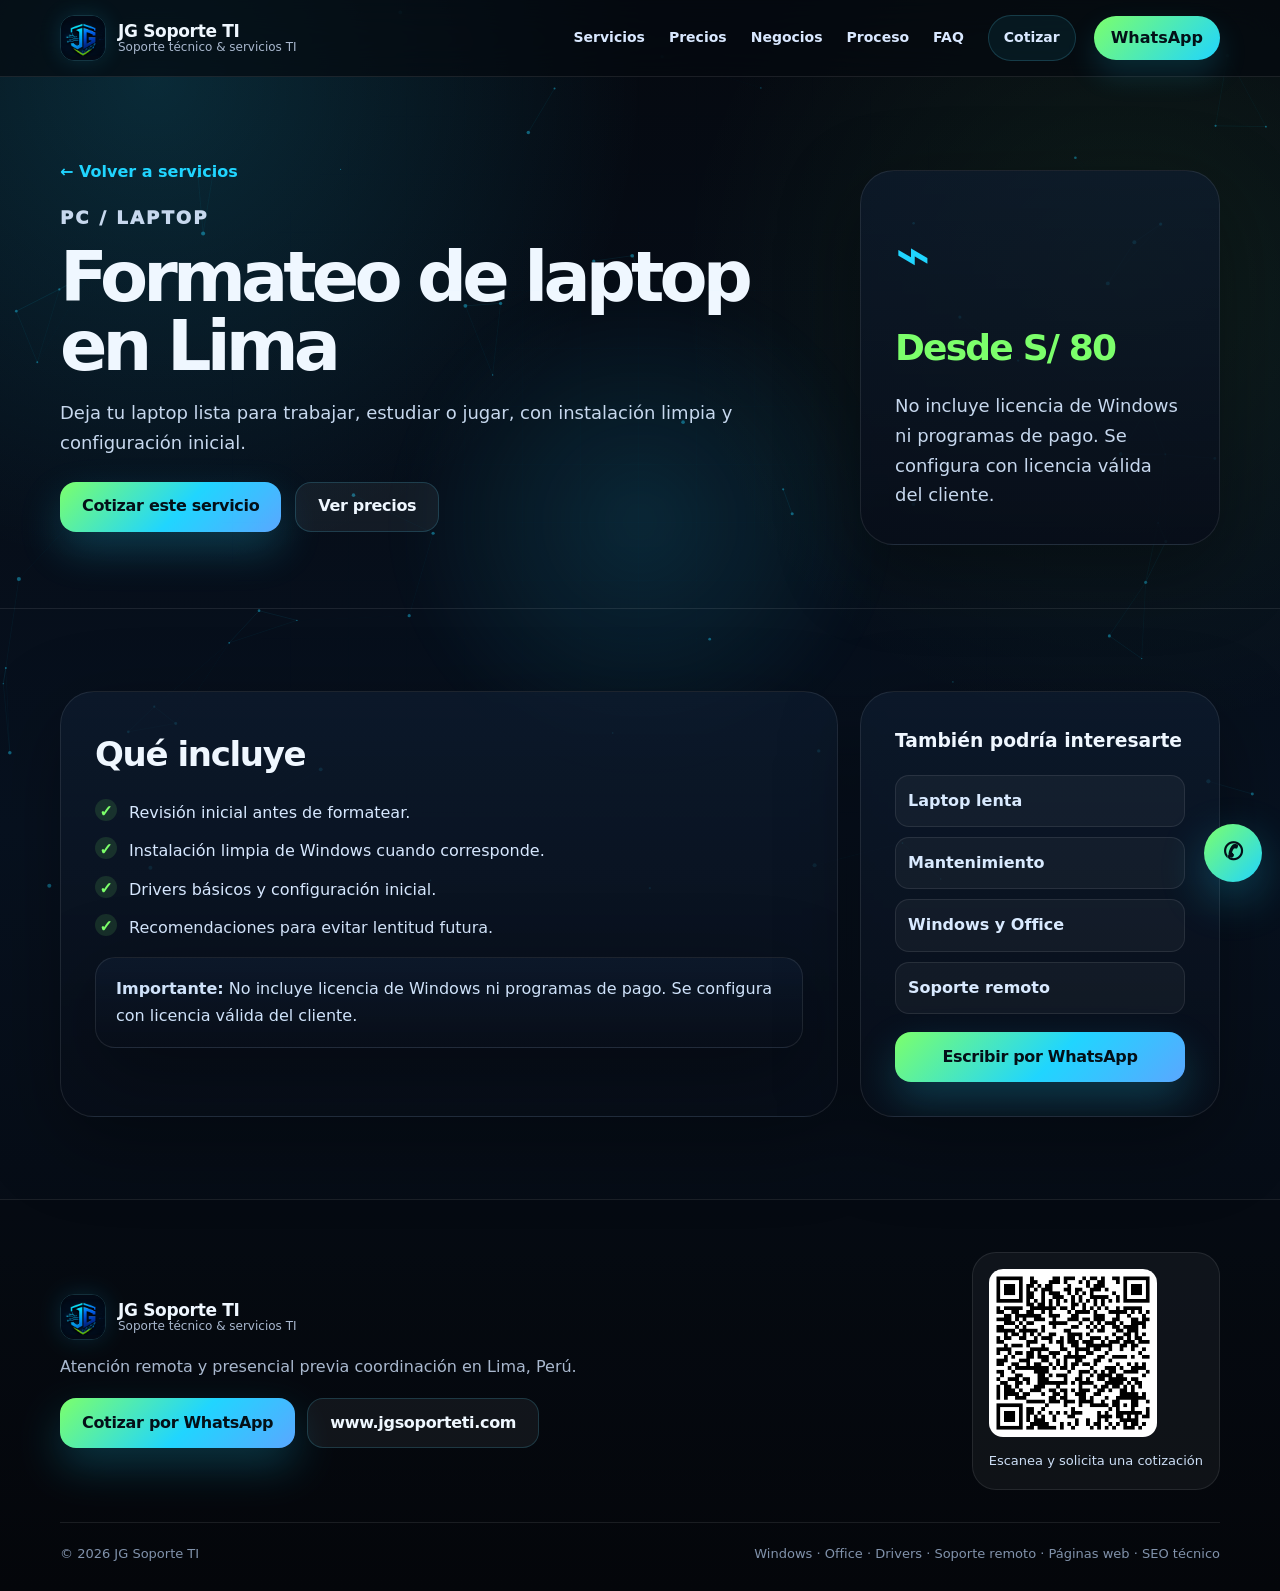
==== commit 7e691e40: "Actualizar web JG Soporte TI v11" ====
--- a/formateo-laptop-lima.html
+++ b/formateo-laptop-lima.html
@@ -1,241 +1,113 @@
 <!DOCTYPE html>
-<html lang="es">
+<html lang="es-PE">
 <head>
-  <meta charset="UTF-8" />
-  <meta name="viewport" content="width=device-width, initial-scale=1.0" />
-  <title>Formateo de laptop en Lima | Windows, drivers y configuración</title>
-  <meta name="description" content="Servicio de formateo de laptop y PC en Lima. Instalación limpia de Windows, drivers, programas básicos, respaldo opcional y configuración inicial." />
-  <meta name="robots" content="index, follow, max-image-preview:large" />
-  <meta name="author" content="JG Soporte TI" />
-  <meta name="theme-color" content="#061426" />
-  <meta name="color-scheme" content="dark light" />
-  <link rel="canonical" href="https://www.jgsoporteti.com/formateo-laptop-lima.html" />
-
-  <link rel="icon" href="/favicon.ico" sizes="any" />
-  <link rel="icon" type="image/png" sizes="16x16" href="/assets/img/favicon-16x16.png" />
-  <link rel="icon" type="image/png" sizes="32x32" href="/assets/img/favicon-32x32.png" />
-  <link rel="icon" type="image/png" sizes="192x192" href="/assets/img/favicon-192x192.png" />
-  <link rel="apple-touch-icon" sizes="180x180" href="/assets/img/apple-touch-icon.png" />
-
-  <meta property="og:locale" content="es_PE" />
-  <meta property="og:type" content="website" />
-  <meta property="og:site_name" content="JG Soporte TI" />
-  <meta property="og:title" content="Formateo de laptop en Lima | Windows, drivers y configuración" />
-  <meta property="og:description" content="Servicio de formateo de laptop y PC en Lima. Instalación limpia de Windows, drivers, programas básicos, respaldo opcional y configuración inicial." />
-  <meta property="og:url" content="https://www.jgsoporteti.com/formateo-laptop-lima.html" />
-  <meta property="og:image" content="https://www.jgsoporteti.com/assets/img/og-image-jg-soporte-ti.png" />
-  <meta property="og:image:secure_url" content="https://www.jgsoporteti.com/assets/img/og-image-jg-soporte-ti.png" />
-  <meta property="og:image:alt" content="Logo de JG Soporte TI" />
-
-  <meta name="twitter:card" content="summary_large_image" />
-  <meta name="twitter:title" content="Formateo de laptop en Lima | Windows, drivers y configuración" />
-  <meta name="twitter:description" content="Servicio de formateo de laptop y PC en Lima. Instalación limpia de Windows, drivers, programas básicos, respaldo opcional y configuración inicial." />
-  <meta name="twitter:image" content="https://www.jgsoporteti.com/assets/img/og-image-jg-soporte-ti.png" />
-
-  <link rel="stylesheet" href="assets/css/styles.css?v=10" />
-  <script type="application/ld+json">
-{
-  "@context": "https://schema.org",
-  "@graph": [
-    {
-      "@type": [
-        "LocalBusiness",
-        "ProfessionalService"
-      ],
-      "@id": "https://www.jgsoporteti.com/#negocio",
-      "name": "JG Soporte TI",
-      "alternateName": "JG Soporte TI - Soporte técnico y servicios TI",
-      "url": "https://www.jgsoporteti.com/",
-      "logo": "https://www.jgsoporteti.com/assets/img/logo-jg-soporte-ti.png",
-      "image": "https://www.jgsoporteti.com/assets/img/logo-jg-soporte-ti.png",
-      "telephone": "+51936480770",
-      "priceRange": "S/30 - S/800+",
-      "description": "Soporte técnico para PC, laptops y pequeñas empresas en Lima. Formateo, Windows, Office, drivers, limpieza de software, diagnóstico de lentitud, soporte remoto, páginas web para negocios, SEO técnico y servicios TI empresariales.",
-      "address": {
-        "@type": "PostalAddress",
-        "addressLocality": "Lima",
-        "addressRegion": "Lima",
-        "addressCountry": "PE"
-      },
-      "areaServed": [
-        {
-          "@type": "City",
-          "name": "Lima"
-        },
-        {
-          "@type": "AdministrativeArea",
-          "name": "Callao"
-        },
-        {
-          "@type": "Country",
-          "name": "Perú"
-        }
-      ],
-      "contactPoint": [
-        {
-          "@type": "ContactPoint",
-          "telephone": "+51936480770",
-          "contactType": "customer support",
-          "areaServed": "PE",
-          "availableLanguage": [
-            "es"
-          ]
-        }
-      ],
-      "sameAs": [
-        "https://www.jgsoporteti.com/"
-      ]
-    },
-    {
-      "@type": "WebSite",
-      "@id": "https://www.jgsoporteti.com/#website",
-      "url": "https://www.jgsoporteti.com/",
-      "name": "JG Soporte TI",
-      "inLanguage": "es-PE",
-      "publisher": {
-        "@id": "https://www.jgsoporteti.com/#negocio"
-      }
-    },
-    {
-      "@type": "WebPage",
-      "@id": "https://www.jgsoporteti.com/formateo-laptop-lima.html#webpage",
-      "url": "https://www.jgsoporteti.com/formateo-laptop-lima.html",
-      "name": "Formateo de laptop en Lima | Windows, drivers y configuración",
-      "description": "Servicio de formateo de laptop y PC en Lima. Instalación limpia de Windows, drivers, programas básicos, respaldo opcional y configuración inicial.",
-      "isPartOf": {
-        "@id": "https://www.jgsoporteti.com/#website"
-      },
-      "about": {
-        "@id": "https://www.jgsoporteti.com/#negocio"
-      },
-      "primaryImageOfPage": {
-        "@type": "ImageObject",
-        "url": "https://www.jgsoporteti.com/assets/img/logo-jg-soporte-ti.png"
-      },
-      "inLanguage": "es-PE"
-    },
-    {
-      "@type": "Service",
-      "@id": "https://www.jgsoporteti.com/formateo-laptop-lima.html#service",
-      "name": "Formateo de laptop y PC",
-      "serviceType": "Formateo de laptop y PC",
-      "description": "Servicio de formateo de laptop y PC en Lima. Instalación limpia de Windows, drivers, programas básicos, respaldo opcional y configuración inicial.",
-      "provider": {
-        "@id": "https://www.jgsoporteti.com/#negocio"
-      },
-      "areaServed": [
-        "Lima",
-        "Callao",
-        "Perú remoto"
-      ],
-      "availableChannel": {
-        "@type": "ServiceChannel",
-        "serviceUrl": "https://wa.me/51936480770?text=Hola%20JG%20Soporte%20TI%2C%20necesito%20soporte%20t%C3%A9cnico.",
-        "availableLanguage": "es"
-      }
-    },
-    {
-      "@type": "BreadcrumbList",
-      "@id": "https://www.jgsoporteti.com/formateo-laptop-lima.html#breadcrumb",
-      "itemListElement": [
-        {
-          "@type": "ListItem",
-          "position": 1,
-          "name": "Inicio",
-          "item": "https://www.jgsoporteti.com/"
-        },
-        {
-          "@type": "ListItem",
-          "position": 2,
-          "name": "Formateo de laptop en Lima",
-          "item": "https://www.jgsoporteti.com/formateo-laptop-lima.html"
-        }
-      ]
-    }
-  ]
-}
-  </script>
+<meta charset="UTF-8" />
+<meta name="viewport" content="width=device-width, initial-scale=1.0" />
+<title>Formateo de laptop en Lima | JG Soporte TI</title>
+<meta name="description" content="Instalación limpia, drivers, configuración inicial y revisión básica del equipo." />
+<meta name="keywords" content="formateo laptop Lima, formateo PC Lima, instalar Windows laptop Lima" />
+<meta name="robots" content="index, follow, max-image-preview:large" />
+<meta name="author" content="JG Soporte TI" />
+<meta name="theme-color" content="#07111f" />
+<meta name="color-scheme" content="dark light" />
+<link rel="canonical" href="https://www.jgsoporteti.com/formateo-laptop-lima.html" />
+<link rel="icon" href="/favicon.ico" sizes="any" />
+<link rel="icon" type="image/png" sizes="32x32" href="/assets/img/favicon-32x32.png" />
+<link rel="icon" type="image/png" sizes="192x192" href="/assets/img/favicon-192x192.png" />
+<link rel="apple-touch-icon" sizes="180x180" href="/assets/img/apple-touch-icon.png" />
+<meta property="og:locale" content="es_PE" />
+<meta property="og:type" content="website" />
+<meta property="og:site_name" content="JG Soporte TI" />
+<meta property="og:title" content="Formateo de laptop en Lima | JG Soporte TI" />
+<meta property="og:description" content="Instalación limpia, drivers, configuración inicial y revisión básica del equipo." />
+<meta property="og:url" content="https://www.jgsoporteti.com/formateo-laptop-lima.html" />
+<meta property="og:image" content="https://www.jgsoporteti.com/assets/img/og-image-jg-soporte-ti.png" />
+<meta name="twitter:card" content="summary_large_image" />
+<meta name="twitter:title" content="Formateo de laptop en Lima | JG Soporte TI" />
+<meta name="twitter:description" content="Instalación limpia, drivers, configuración inicial y revisión básica del equipo." />
+<meta name="twitter:image" content="https://www.jgsoporteti.com/assets/img/og-image-jg-soporte-ti.png" />
+<link rel="stylesheet" href="assets/css/styles.css?v=11" />
+<script type="application/ld+json">{"@context":"https://schema.org","@type":"Service","name":"Formateo de laptop en Lima","provider":{"@type":"LocalBusiness","name":"JG Soporte TI","url":"https://www.jgsoporteti.com/"},"areaServed":"Lima, Perú","description":"Instalación limpia, drivers, configuración inicial y revisión básica del equipo."}</script>
 </head>
 <body>
-  <header class="site-header">
-    <div class="container nav">
-      <a class="brand" href="index.html#inicio" aria-label="Inicio JG Soporte TI">
-        <img src="assets/img/logo-icon-jg.png" alt="Logo JG Soporte TI" class="brand-logo" width="54" height="54" decoding="async" />
-        <div class="brand-copy"><strong>JG Soporte TI</strong><span>Soporte técnico & servicios TI</span></div>
+<div class="page-glow"></div>
+<canvas id="heroCanvas" aria-hidden="true"></canvas>
+
+<header class="site-header" data-header>
+  <div class="container nav-wrap">
+    <a class="brand" href="index.html#inicio" aria-label="Ir al inicio">
+      <img src="assets/img/logo-icon-jg.png" alt="JG Soporte TI" width="46" height="46" />
+      <span><b>JG Soporte TI</b><small>Soporte técnico & servicios TI</small></span>
+    </a>
+    <nav class="main-nav" data-nav aria-label="Menú principal">
+      
+<a href="index.html#servicios">Servicios</a>
+<a href="index.html#precios">Precios</a>
+<a href="index.html#negocios">Negocios</a>
+<a href="index.html#proceso">Proceso</a>
+<a href="index.html#faq">FAQ</a>
+
+      <a class="nav-pill" href="https://wa.me/51936480770?text=Hola%20JG%20Soporte%20TI%2C%20necesito%20cotizar%20un%20servicio." target="_blank" rel="noopener">Cotizar</a>
+    </nav>
+    <a class="header-wa" href="https://wa.me/51936480770?text=Hola%20JG%20Soporte%20TI%2C%20necesito%20cotizar%20un%20servicio." target="_blank" rel="noopener">WhatsApp</a>
+    <button class="menu-toggle" data-menu-toggle type="button" aria-label="Abrir menú" aria-expanded="false"><span></span><span></span><span></span></button>
+  </div>
+</header>
+
+<main>
+<section class="inner-hero">
+  <div class="container inner-grid">
+    <div class="reveal">
+      <a class="back-link" href="index.html#servicios">← Volver a servicios</a>
+      <p class="eyebrow">PC / Laptop</p>
+      <h1>Formateo de laptop en Lima</h1>
+      <p>Deja tu laptop lista para trabajar, estudiar o jugar, con instalación limpia y configuración inicial.</p>
+      <div class="hero-actions"><a class="btn btn-primary" href="https://wa.me/51936480770?text=Hola%20JG%20Soporte%20TI%2C%20necesito%20cotizar%20un%20servicio." target="_blank" rel="noopener">Cotizar este servicio</a><a class="btn btn-ghost" href="index.html#precios">Ver precios</a></div>
+    </div>
+    <div class="inner-card reveal" data-tilt><span>⌁</span><h2>Desde S/ 80</h2><p>No incluye licencia de Windows ni programas de pago. Se configura con licencia válida del cliente.</p></div>
+  </div>
+</section>
+<section class="section detail-section">
+  <div class="container detail-grid">
+    <article class="detail-main reveal">
+      <h2>Qué incluye</h2>
+      <ul class="check-list"><li>Revisión inicial antes de formatear.</li><li>Instalación limpia de Windows cuando corresponde.</li><li>Drivers básicos y configuración inicial.</li><li>Recomendaciones para evitar lentitud futura.</li></ul>
+      <div class="license-note"><b>Importante:</b> No incluye licencia de Windows ni programas de pago. Se configura con licencia válida del cliente.</div>
+    </article>
+    <aside class="detail-side reveal">
+      <h3>También podría interesarte</h3>
+      <div class="related-links"><a href="laptop-lenta-lima.html">Laptop lenta</a><a href="mantenimiento-pc-lima.html">Mantenimiento</a><a href="instalacion-windows-office.html">Windows y Office</a><a href="soporte-remoto-pc.html">Soporte remoto</a></div>
+      <a class="btn btn-primary full" href="https://wa.me/51936480770?text=Hola%20JG%20Soporte%20TI%2C%20necesito%20cotizar%20un%20servicio." target="_blank" rel="noopener">Escribir por WhatsApp</a>
+    </aside>
+  </div>
+</section>
+</main>
+
+<footer class="site-footer" id="contacto">
+  <div class="container footer-grid">
+    <div>
+      <a class="brand footer-brand" href="index.html#inicio">
+        <img src="assets/img/logo-icon-jg.png" alt="JG Soporte TI" width="48" height="48" />
+        <span><b>JG Soporte TI</b><small>Soporte técnico & servicios TI</small></span>
       </a>
-      <nav class="menu" aria-label="Menú principal">
-        <a href="index.html#problemas">Problemas</a>
-        <a href="index.html#pc-laptop">PC/Laptop</a>
-        <a href="index.html#webs">Webs</a>
-        <a href="index.html#seo">SEO</a>
-        <a href="index.html#precios">Precios</a>
-        <a href="index.html#empresas">Empresas</a>
-        <a href="index.html#contacto">Contacto</a>
-      </nav>
-      <a class="btn btn-whatsapp nav-cta" href="https://wa.me/51936480770?text=Hola%20JG%20Soporte%20TI%2C%20necesito%20soporte%20t%C3%A9cnico." target="_blank" rel="noopener" aria-label="Cotizar por WhatsApp">WhatsApp</a>
-      <button class="mobile-menu-toggle" type="button" aria-label="Abrir menú" aria-expanded="false">
-        <span></span>
-        <span></span>
-        <span></span>
-      </button>
+      <p>Atención remota y presencial previa coordinación en Lima, Perú.</p>
+      <div class="footer-actions">
+        <a class="btn btn-primary" href="https://wa.me/51936480770?text=Hola%20JG%20Soporte%20TI%2C%20necesito%20cotizar%20un%20servicio." target="_blank" rel="noopener">Cotizar por WhatsApp</a>
+        <a class="btn btn-ghost" href="https://www.jgsoporteti.com/" target="_blank" rel="noopener">www.jgsoporteti.com</a>
+      </div>
     </div>
-  </header>
-  <main>
-    <section class="page-hero">
-      <div class="container">
-        <div>
-          <div class="breadcrumbs"><a href="index.html">Inicio</a> / Formateo de laptop en Lima</div>
-          <p class="eyebrow">JG Soporte TI</p>
-          <h1>Formateo de laptop en Lima</h1>
-          <p>Servicio de formateo para PC y laptop con instalación limpia de Windows, drivers principales y configuración inicial. Antes de formatear se valida si el problema puede resolverse con limpieza u optimización.</p>
-          <div class="hero-actions"><a class="btn btn-whatsapp" href="https://wa.me/51936480770?text=Hola%20JG%20Soporte%20TI%2C%20necesito%20soporte%20t%C3%A9cnico." target="_blank" rel="noopener">Consultar por WhatsApp</a><a class="btn btn-outline" href="index.html#precios">Ver precios referenciales</a></div>
-        </div>
-        <aside class="page-panel">
-          <h2>Incluye según evaluación</h2>
-          <ul><li>Instalación limpia de Windows</li>
-<li>Drivers principales</li>
-<li>Programas básicos</li>
-<li>Respaldo opcional</li>
-<li>Configuración inicial</li></ul>
-        </aside>
-      </div>
-    </section>
+    <div class="qr-card">
+      <img src="assets/img/qr-whatsapp-jg.png" alt="QR para solicitar cotización por WhatsApp" width="168" height="168" loading="lazy" />
+      <span>Escanea y solicita una cotización</span>
+    </div>
+  </div>
+  <div class="container footer-bottom">
+    <span>© 2026 JG Soporte TI</span>
+    <span>Windows · Office · Drivers · Soporte remoto · Páginas web · SEO técnico</span>
+  </div>
+</footer>
+<a class="floating-wa" href="https://wa.me/51936480770?text=Hola%20JG%20Soporte%20TI%2C%20necesito%20cotizar%20un%20servicio." target="_blank" rel="noopener" aria-label="Cotizar por WhatsApp">✆</a>
 
-    <section class="page-content">
-      <div class="container page-grid">
-        <div>
-          <article class="page-service-card">
-            <h2>Cuándo conviene formatear</h2>
-            <p>Cuando el sistema está muy dañado, tiene errores constantes, demora demasiado, presenta fallas por software o necesita una instalación limpia.</p>
-            <ul><li>Se valida el estado del disco antes de iniciar.</li><li>Se consulta si necesitas respaldo de información.</li><li>No incluye licencias de software de pago.</li></ul>
-          </article>
-          <article class="page-service-card">
-            <h2>Precio referencial</h2>
-            <p>El formateo con Windows y drivers tiene precio referencial desde S/ 80. Con respaldo básico puede iniciar desde S/ 100, según cantidad de información.</p>
-            <p>El costo final se confirma por WhatsApp luego de revisar el caso.</p>
-          </article>
-        </div>
-        <aside class="page-panel sidebar-cta">
-          <h2>¿Necesitas ayuda?</h2>
-          <p style="color: var(--muted); margin-bottom: 18px;">Envíame el modelo del equipo, el problema y si prefieres atención remota o presencial.</p>
-          <a class="btn btn-whatsapp" href="https://wa.me/51936480770?text=Hola%20JG%20Soporte%20TI%2C%20necesito%20soporte%20t%C3%A9cnico." target="_blank" rel="noopener">Escribir por WhatsApp</a>
-        </aside>
-      </div>
-    </section>
-  </main>
-  <a class="floating-whatsapp" href="https://wa.me/51936480770?text=Hola%20JG%20Soporte%20TI%2C%20necesito%20soporte%20t%C3%A9cnico." target="_blank" rel="noopener" aria-label="Escribir por WhatsApp">WhatsApp</a>
-  <footer class="footer">
-    <div class="container footer-layout">
-      <a class="footer-brand" href="index.html#inicio"><img src="assets/img/logo-icon-jg.png" alt="Logo JG Soporte TI" loading="lazy" decoding="async" /><span>JG Soporte TI</span></a>
-      <nav class="footer-links" aria-label="Enlaces informativos">
-        <a href="index.html#faq">FAQ</a>
-        <a href="index.html#proceso">Proceso</a>
-        <a href="index.html#seo">SEO</a>
-        <a href="index.html#sobre-mi">Sobre mí</a>
-      </nav>
-      <p>Lima, Perú · Servicio técnico independiente · RUC activo · www.jgsoporteti.com</p>
-    </div>
-  </footer>
-  <script src="assets/js/main.js?v=10" defer></script>
+<script src="assets/js/main.js?v=11" defer></script>
 </body>
-</html>
+</html>
--- a/assets/css/styles.css
+++ b/assets/css/styles.css
@@ -1,1266 +1,4 @@
-* {
-  box-sizing: border-box;
-  margin: 0;
-  padding: 0;
-}
 
-:root {
-  --bg: #050d18;
-  --bg-2: #071426;
-  --panel: rgba(10, 24, 47, 0.78);
-  --panel-2: rgba(11, 29, 56, 0.92);
-  --line: rgba(39, 215, 255, 0.18);
-  --line-soft: rgba(255, 255, 255, 0.08);
-  --text: #e8f3ff;
-  --muted: #a9bbd6;
-  --cyan: #24d8ff;
-  --blue: #0b8cff;
-  --green: #21d16b;
-  --shadow: 0 24px 80px rgba(0, 0, 0, 0.35);
-}
-
-html {
-  scroll-behavior: smooth;
-}
-
-body {
-  font-family: Inter, ui-sans-serif, system-ui, -apple-system, BlinkMacSystemFont, "Segoe UI", Arial, sans-serif;
-  background:
-    radial-gradient(circle at 20% 5%, rgba(36, 216, 255, 0.12), transparent 24%),
-    radial-gradient(circle at 90% 20%, rgba(10, 140, 255, 0.10), transparent 26%),
-    linear-gradient(180deg, #030811 0%, #061426 50%, #050d18 100%);
-  color: var(--text);
-  line-height: 1.6;
-  overflow-x: hidden;
-}
-
-body::before {
-  content: "";
-  position: fixed;
-  inset: 0;
-  pointer-events: none;
-  opacity: 0.22;
-  background-image:
-    linear-gradient(rgba(36, 216, 255, 0.07) 1px, transparent 1px),
-    linear-gradient(90deg, rgba(36, 216, 255, 0.07) 1px, transparent 1px);
-  background-size: 52px 52px;
-  mask-image: radial-gradient(circle at center, black, transparent 78%);
-}
-
-a {
-  text-decoration: none;
-  color: inherit;
-}
-
-.container {
-  width: min(1180px, calc(100% - 40px));
-  margin: 0 auto;
-}
-
-.site-header {
-  position: sticky;
-  top: 0;
-  z-index: 100;
-  background: rgba(3, 8, 17, 0.80);
-  border-bottom: 1px solid var(--line-soft);
-  backdrop-filter: blur(18px);
-}
-
-.nav {
-  min-height: 82px;
-  display: grid;
-  grid-template-columns: 1fr auto auto;
-  align-items: center;
-  gap: 24px;
-}
-
-.brand {
-  display: inline-flex;
-  align-items: center;
-  gap: 12px;
-  width: fit-content;
-}
-
-.brand-logo {
-  width: 54px;
-  height: 54px;
-  border-radius: 14px;
-  object-fit: cover;
-  border: 1px solid var(--line);
-  box-shadow: 0 0 24px rgba(36, 216, 255, 0.18);
-}
-
-.brand-copy {
-  display: flex;
-  flex-direction: column;
-  line-height: 1.15;
-}
-
-.brand-copy strong {
-  font-size: 17px;
-}
-
-.brand-copy span {
-  color: var(--muted);
-  font-size: 12px;
-}
-
-.menu {
-  display: flex;
-  align-items: center;
-  gap: 28px;
-}
-
-.menu a {
-  color: #d7e7ff;
-  font-weight: 700;
-  font-size: 14px;
-  transition: 0.2s ease;
-}
-
-.menu a:hover {
-  color: var(--cyan);
-}
-
-.btn {
-  display: inline-flex;
-  align-items: center;
-  justify-content: center;
-  min-height: 48px;
-  padding: 0 22px;
-  border-radius: 14px;
-  font-weight: 800;
-  letter-spacing: -0.2px;
-  transition: 0.2s ease;
-}
-
-.btn:hover {
-  transform: translateY(-2px);
-}
-
-.btn-whatsapp {
-  background: linear-gradient(135deg, var(--green), #17b8ff);
-  color: white;
-  box-shadow: 0 16px 42px rgba(34, 211, 238, 0.20);
-}
-
-.btn-outline {
-  color: white;
-  border: 1px solid var(--line);
-  background: rgba(255, 255, 255, 0.04);
-}
-
-.hero {
-  position: relative;
-  padding: 52px 0 34px;
-  border-bottom: 1px solid var(--line-soft);
-  overflow: hidden;
-}
-
-.tech-bg {
-  position: absolute;
-  inset: 0;
-  opacity: 0.9;
-  pointer-events: none;
-  background:
-    radial-gradient(circle at 10% 20%, rgba(36, 216, 255, 0.16), transparent 18%),
-    linear-gradient(115deg, transparent 0 20%, rgba(36,216,255,.13) 20% 20.2%, transparent 20.5% 100%),
-    linear-gradient(60deg, transparent 0 34%, rgba(36,216,255,.12) 34% 34.2%, transparent 34.4% 100%);
-}
-
-.hero-layout {
-  position: relative;
-  display: grid;
-  grid-template-columns: 1fr 1.06fr 0.82fr;
-  gap: 28px;
-  align-items: center;
-}
-
-.logo-frame {
-  border: 1px solid var(--line);
-  background: rgba(0, 0, 0, 0.22);
-  border-radius: 28px;
-  padding: 16px;
-  box-shadow: var(--shadow), inset 0 0 45px rgba(36,216,255,.06);
-}
-
-.logo-frame img {
-  display: block;
-  width: 100%;
-  border-radius: 20px;
-}
-
-.skills-strip {
-  margin-top: 18px;
-  display: grid;
-  grid-template-columns: repeat(2, 1fr);
-  gap: 10px;
-}
-
-.skills-strip span {
-  display: grid;
-  place-items: center;
-  min-height: 44px;
-  border-radius: 14px;
-  background: rgba(7, 20, 38, 0.72);
-  border: 1px solid var(--line-soft);
-  color: #d8e9ff;
-  font-size: 13px;
-  font-weight: 700;
-}
-
-.eyebrow {
-  display: inline-block;
-  margin-bottom: 13px;
-  color: var(--cyan);
-  text-transform: uppercase;
-  font-size: 13px;
-  font-weight: 900;
-  letter-spacing: 0.6px;
-}
-
-h1 {
-  max-width: 720px;
-  margin-bottom: 18px;
-  font-size: clamp(38px, 4.2vw, 64px);
-  line-height: 1.03;
-  letter-spacing: -1.4px;
-}
-
-h1 span,
-.section-title h2 span {
-  color: var(--cyan);
-}
-
-.hero-text {
-  color: var(--muted);
-  font-size: 17px;
-  max-width: 660px;
-}
-
-.hero-actions {
-  margin-top: 28px;
-  display: flex;
-  flex-wrap: wrap;
-  gap: 14px;
-}
-
-.proof-row {
-  margin-top: 24px;
-  display: grid;
-  grid-template-columns: repeat(3, 1fr);
-  gap: 12px;
-}
-
-.proof-row div {
-  padding: 14px;
-  border-radius: 16px;
-  border: 1px solid var(--line-soft);
-  background: rgba(255, 255, 255, 0.035);
-}
-
-.proof-row strong,
-.proof-row span {
-  display: block;
-}
-
-.proof-row strong {
-  color: white;
-  font-size: 14px;
-}
-
-.proof-row span {
-  color: var(--muted);
-  font-size: 12px;
-}
-
-.support-card,
-.service-card,
-.about-profile,
-.why-card,
-.contact-card {
-  background: linear-gradient(180deg, rgba(13, 30, 61, 0.86), rgba(6, 17, 34, 0.92));
-  border: 1px solid var(--line);
-  border-radius: 24px;
-  box-shadow: var(--shadow), inset 0 1px 0 rgba(255,255,255,.04);
-}
-
-.support-card {
-  padding: 24px;
-}
-
-.availability {
-  display: flex;
-  align-items: center;
-  gap: 9px;
-  color: #c9ffe0;
-  font-size: 14px;
-  font-weight: 700;
-  margin-bottom: 18px;
-}
-
-.availability i {
-  width: 9px;
-  height: 9px;
-  background: var(--green);
-  border-radius: 50%;
-  box-shadow: 0 0 16px var(--green);
-}
-
-.support-card h2 {
-  font-size: 25px;
-  line-height: 1.2;
-  margin-bottom: 18px;
-}
-
-.support-option {
-  display: grid;
-  grid-template-columns: 42px 1fr;
-  gap: 14px;
-  padding: 16px;
-  margin-bottom: 12px;
-  border-radius: 18px;
-  border: 1px solid var(--line-soft);
-  background: rgba(255, 255, 255, 0.035);
-}
-
-.option-icon {
-  width: 42px;
-  height: 42px;
-  display: grid;
-  place-items: center;
-  border-radius: 14px;
-  background: rgba(36,216,255,.08);
-  border: 1px solid var(--line);
-}
-
-.support-option h3 {
-  color: white;
-  font-size: 16px;
-  margin-bottom: 5px;
-}
-
-.support-option p,
-.support-meta span {
-  color: var(--muted);
-  font-size: 13px;
-}
-
-.support-meta {
-  margin-top: 16px;
-  display: grid;
-  gap: 10px;
-}
-
-.support-meta div {
-  display: flex;
-  justify-content: space-between;
-  gap: 12px;
-  padding: 13px 14px;
-  border-radius: 14px;
-  background: rgba(255, 255, 255, 0.035);
-  border: 1px solid var(--line-soft);
-}
-
-.support-meta strong {
-  color: white;
-  font-size: 13px;
-  text-align: right;
-}
-
-.section {
-  padding: 72px 0;
-}
-
-.section-split {
-  border-top: 1px solid var(--line-soft);
-  border-bottom: 1px solid var(--line-soft);
-  background: rgba(255, 255, 255, 0.016);
-}
-
-.section-title {
-  margin-bottom: 26px;
-}
-
-.section-title h2 {
-  font-size: clamp(30px, 3vw, 44px);
-  line-height: 1.08;
-  margin-bottom: 9px;
-  letter-spacing: -0.8px;
-}
-
-.section-title p:not(.eyebrow) {
-  color: var(--muted);
-  max-width: 720px;
-}
-
-.service-grid {
-  display: grid;
-  grid-template-columns: repeat(3, 1fr);
-  gap: 18px;
-}
-
-.service-card {
-  padding: 24px;
-  min-height: 190px;
-  transition: 0.2s ease;
-}
-
-.service-card:hover {
-  transform: translateY(-5px);
-  border-color: rgba(36, 216, 255, 0.42);
-  box-shadow: 0 22px 70px rgba(0, 0, 0, 0.42), 0 0 34px rgba(36,216,255,.08);
-}
-
-.service-icon {
-  width: 46px;
-  height: 46px;
-  display: grid;
-  place-items: center;
-  margin-bottom: 18px;
-  border-radius: 15px;
-  border: 1px solid var(--line);
-  background: rgba(36, 216, 255, 0.07);
-  color: var(--cyan);
-  font-weight: 900;
-}
-
-.service-card h3 {
-  color: var(--cyan);
-  font-size: 19px;
-  margin-bottom: 10px;
-}
-
-.service-card p {
-  color: var(--muted);
-  font-size: 14px;
-}
-
-.about-section {
-  padding-bottom: 44px;
-}
-
-.about-layout {
-  display: grid;
-  grid-template-columns: 1.1fr 0.95fr 0.9fr;
-  gap: 18px;
-  align-items: stretch;
-}
-
-.about-profile {
-  position: relative;
-  min-height: 330px;
-  overflow: hidden;
-  display: grid;
-  grid-template-columns: 0.85fr 1fr;
-  gap: 18px;
-  align-items: end;
-  padding: 24px;
-}
-
-.profile-photo-wrap {
-  position: relative;
-  z-index: 1;
-  align-self: stretch;
-  min-height: 280px;
-  border-radius: 22px;
-  overflow: hidden;
-  border: 1px solid var(--line);
-  background: radial-gradient(circle at center, rgba(36,216,255,.16), rgba(6,17,34,.4));
-}
-
-.profile-photo-wrap::before {
-  content: "";
-  position: absolute;
-  inset: -20%;
-  background: conic-gradient(from 120deg, transparent, rgba(36,216,255,.28), transparent, rgba(33,209,107,.22), transparent);
-  animation: spin 10s linear infinite;
-}
-
-.profile-photo {
-  position: relative;
-  z-index: 2;
-  width: 100%;
-  height: 100%;
-  min-height: 280px;
-  object-fit: cover;
-  object-position: center top;
-  display: block;
-}
-
-.profile-copy {
-  position: relative;
-  z-index: 3;
-}
-
-.profile-copy h2,
-.why-card h2,
-.contact-card h2 {
-  font-size: clamp(27px, 2.8vw, 38px);
-  line-height: 1.08;
-  margin-bottom: 12px;
-}
-
-.profile-copy p:not(.eyebrow),
-.contact-card p {
-  color: var(--muted);
-}
-
-.why-card,
-.contact-card {
-  padding: 28px;
-}
-
-.why-card ul {
-  list-style: none;
-  display: grid;
-  gap: 14px;
-  color: var(--muted);
-  margin-top: 18px;
-}
-
-.why-card li {
-  position: relative;
-  padding-left: 34px;
-}
-
-.why-card li::before {
-  content: "✓";
-  position: absolute;
-  left: 0;
-  top: -1px;
-  width: 22px;
-  height: 22px;
-  display: grid;
-  place-items: center;
-  border: 1px solid rgba(33, 209, 107, 0.55);
-  border-radius: 7px;
-  color: #8dffb6;
-  font-weight: 900;
-  background: rgba(33, 209, 107, 0.08);
-}
-
-.contact-card {
-  display: flex;
-  flex-direction: column;
-  justify-content: center;
-}
-
-.contact-card .btn {
-  width: fit-content;
-  margin-top: 22px;
-}
-
-.footer {
-  border-top: 1px solid var(--line-soft);
-  background: rgba(0, 4, 10, 0.72);
-  padding: 28px 0;
-}
-
-.footer-layout {
-  display: flex;
-  justify-content: space-between;
-  align-items: center;
-  gap: 18px;
-  color: var(--muted);
-}
-
-.footer-brand {
-  display: flex;
-  align-items: center;
-  gap: 10px;
-  color: white;
-  font-weight: 900;
-}
-
-.footer-brand img {
-  width: 42px;
-  height: 42px;
-  border-radius: 12px;
-  object-fit: cover;
-}
-
-.floating-whatsapp {
-  position: fixed;
-  right: 22px;
-  bottom: 22px;
-  z-index: 80;
-  padding: 14px 18px;
-  border-radius: 999px;
-  background: linear-gradient(135deg, var(--green), #17b8ff);
-  color: white;
-  font-weight: 900;
-  box-shadow: 0 18px 45px rgba(0,0,0,.34);
-}
-
-@keyframes spin {
-  to {
-    transform: rotate(360deg);
-  }
-}
-
-@media (max-width: 1120px) {
-  .hero-layout {
-    grid-template-columns: 1fr 1fr;
-  }
-
-  .support-card {
-    grid-column: 1 / -1;
-  }
-
-  .about-layout {
-    grid-template-columns: 1fr;
-  }
-
-  .about-profile {
-    grid-template-columns: 0.7fr 1fr;
-  }
-
-  .nav {
-    grid-template-columns: 1fr auto;
-  }
-
-  .nav-cta {
-    display: none;
-  }
-}
-
-@media (max-width: 860px) {
-  .nav {
-    display: flex;
-    flex-direction: column;
-    padding: 16px 0;
-  }
-
-  .menu {
-    flex-wrap: wrap;
-    justify-content: center;
-    gap: 14px 20px;
-  }
-
-  .hero-layout,
-  .service-grid,
-  .proof-row,
-  .about-profile {
-    grid-template-columns: 1fr;
-  }
-
-  .hero {
-    padding-top: 34px;
-  }
-
-  .logo-frame {
-    max-width: 430px;
-    margin: 0 auto;
-  }
-
-  .skills-strip {
-    grid-template-columns: repeat(2, 1fr);
-  }
-
-  .support-meta div {
-    flex-direction: column;
-  }
-
-  .support-meta strong {
-    text-align: left;
-  }
-
-  .footer-layout {
-    flex-direction: column;
-    text-align: center;
-  }
-
-  .floating-whatsapp {
-    right: 14px;
-    bottom: 14px;
-  }
-}
-
-@media (max-width: 520px) {
-  .container {
-    width: min(100% - 28px, 1180px);
-  }
-
-  .hero-actions {
-    flex-direction: column;
-  }
-
-  .btn {
-    width: 100%;
-  }
-
-  h1 {
-    font-size: 36px;
-  }
-
-  .skills-strip {
-    grid-template-columns: 1fr;
-  }
-
-  .support-option {
-    grid-template-columns: 1fr;
-  }
-}
-
-
-/* === V3: conversión, precios, SEO pages === */
-.section-compact {
-  padding: 56px 0;
-}
-
-.problem-grid,
-.link-grid,
-.price-grid,
-.steps-grid,
-.faq-grid {
-  display: grid;
-  gap: 18px;
-}
-
-.problem-grid {
-  grid-template-columns: repeat(3, 1fr);
-}
-
-.problem-card,
-.link-card,
-.price-card,
-.step-card,
-.faq-grid details,
-.page-panel,
-.page-service-card {
-  background: linear-gradient(180deg, rgba(13, 30, 61, 0.86), rgba(6, 17, 34, 0.92));
-  border: 1px solid var(--line);
-  border-radius: 22px;
-  box-shadow: var(--shadow), inset 0 1px 0 rgba(255,255,255,.04);
-}
-
-.problem-card {
-  min-height: 96px;
-  padding: 20px;
-  color: #dcecff;
-  font-weight: 900;
-  display: flex;
-  align-items: center;
-  gap: 14px;
-  transition: 0.2s ease;
-}
-
-.problem-card:hover,
-.link-card:hover,
-.page-service-card:hover {
-  transform: translateY(-4px);
-  border-color: rgba(36, 216, 255, 0.42);
-}
-
-.problem-card span {
-  width: 44px;
-  height: 44px;
-  display: grid;
-  place-items: center;
-  border-radius: 14px;
-  background: rgba(36, 216, 255, 0.08);
-  border: 1px solid var(--line);
-}
-
-.section-links {
-  padding-top: 0;
-}
-
-.link-grid {
-  grid-template-columns: repeat(auto-fit, minmax(190px, 1fr));
-}
-
-.link-card {
-  padding: 20px;
-  display: grid;
-  gap: 8px;
-  transition: 0.2s ease;
-}
-
-.link-card strong {
-  color: var(--cyan);
-  line-height: 1.2;
-}
-
-.link-card span {
-  color: var(--muted);
-  font-size: 13px;
-}
-
-.prices-section {
-  border-top: 1px solid var(--line-soft);
-  border-bottom: 1px solid var(--line-soft);
-  background: rgba(255, 255, 255, 0.016);
-}
-
-.price-grid {
-  grid-template-columns: repeat(3, 1fr);
-}
-
-.price-card {
-  position: relative;
-  padding: 24px;
-  min-height: 245px;
-}
-
-.price-card.featured {
-  border-color: rgba(33, 209, 107, 0.55);
-  box-shadow: 0 24px 80px rgba(0, 0, 0, 0.35), 0 0 36px rgba(33, 209, 107, 0.08);
-}
-
-.price-tag {
-  display: inline-flex;
-  align-items: center;
-  width: fit-content;
-  margin-bottom: 12px;
-  padding: 7px 12px;
-  border-radius: 999px;
-  background: rgba(33, 209, 107, 0.14);
-  color: #b6ffd0;
-  font-weight: 900;
-  font-size: 12px;
-  border: 1px solid rgba(33, 209, 107, 0.35);
-}
-
-.price-card h3 {
-  color: var(--cyan);
-  font-size: 20px;
-  margin-bottom: 10px;
-}
-
-.price-card p {
-  color: var(--muted);
-  font-size: 14px;
-  margin-bottom: 18px;
-}
-
-.price-card strong {
-  display: block;
-  color: white;
-  font-size: 28px;
-  margin-bottom: 8px;
-}
-
-.price-card small {
-  color: #8fa4c4;
-}
-
-.price-note {
-  margin-top: 18px;
-  padding: 18px 20px;
-  border-radius: 18px;
-  color: var(--muted);
-  border: 1px solid var(--line-soft);
-  background: rgba(255, 255, 255, 0.035);
-}
-
-.steps-grid {
-  grid-template-columns: repeat(4, 1fr);
-}
-
-.step-card {
-  padding: 22px;
-}
-
-.step-card span {
-  width: 38px;
-  height: 38px;
-  display: grid;
-  place-items: center;
-  margin-bottom: 14px;
-  border-radius: 12px;
-  background: linear-gradient(135deg, var(--green), #17b8ff);
-  color: white;
-  font-weight: 900;
-}
-
-.step-card h3 {
-  color: white;
-  margin-bottom: 8px;
-}
-
-.step-card p {
-  color: var(--muted);
-  font-size: 14px;
-}
-
-.faq-section {
-  border-top: 1px solid var(--line-soft);
-}
-
-.faq-grid {
-  grid-template-columns: repeat(2, 1fr);
-}
-
-.faq-grid details {
-  padding: 20px 22px;
-}
-
-.faq-grid summary {
-  cursor: pointer;
-  color: white;
-  font-weight: 900;
-  font-size: 17px;
-}
-
-.faq-grid p {
-  margin-top: 12px;
-  color: var(--muted);
-}
-
-/* páginas internas */
-.page-hero {
-  position: relative;
-  padding: 72px 0 46px;
-  border-bottom: 1px solid var(--line-soft);
-  overflow: hidden;
-}
-
-.page-hero::before {
-  content: "";
-  position: absolute;
-  inset: 0;
-  background:
-    radial-gradient(circle at 15% 20%, rgba(36, 216, 255, 0.15), transparent 25%),
-    linear-gradient(115deg, transparent 0 25%, rgba(36,216,255,.10) 25% 25.2%, transparent 25.5% 100%);
-  pointer-events: none;
-}
-
-.page-hero .container {
-  position: relative;
-  display: grid;
-  grid-template-columns: 1.2fr 0.8fr;
-  gap: 28px;
-  align-items: center;
-}
-
-.page-hero h1 {
-  font-size: clamp(36px, 4vw, 58px);
-}
-
-.page-hero p {
-  color: var(--muted);
-  font-size: 17px;
-  max-width: 780px;
-}
-
-.breadcrumbs {
-  color: var(--muted);
-  margin-bottom: 14px;
-  font-size: 14px;
-}
-
-.breadcrumbs a {
-  color: var(--cyan);
-}
-
-.page-panel {
-  padding: 24px;
-}
-
-.page-panel h2 {
-  color: white;
-  font-size: 25px;
-  margin-bottom: 12px;
-}
-
-.page-panel ul {
-  display: grid;
-  gap: 10px;
-  list-style: none;
-  color: var(--muted);
-}
-
-.page-panel li::before {
-  content: "✓";
-  color: #8dffb6;
-  font-weight: 900;
-  margin-right: 8px;
-}
-
-.page-content {
-  padding: 64px 0;
-}
-
-.page-grid {
-  display: grid;
-  grid-template-columns: 1fr 0.75fr;
-  gap: 22px;
-  align-items: start;
-}
-
-.page-service-card {
-  padding: 24px;
-  margin-bottom: 18px;
-}
-
-.page-service-card h2,
-.page-service-card h3 {
-  color: var(--cyan);
-  margin-bottom: 10px;
-}
-
-.page-service-card p,
-.page-service-card li {
-  color: var(--muted);
-}
-
-.page-service-card ul,
-.page-service-card ol {
-  padding-left: 20px;
-  display: grid;
-  gap: 8px;
-}
-
-.sidebar-cta {
-  position: sticky;
-  top: 106px;
-}
-
-@media (max-width: 1120px) {
-  .link-grid {
-    grid-template-columns: repeat(2, 1fr);
-  }
-
-  .steps-grid {
-    grid-template-columns: repeat(2, 1fr);
-  }
-}
-
-@media (max-width: 860px) {
-  .problem-grid,
-  .price-grid,
-  .faq-grid,
-  .page-hero .container,
-  .page-grid {
-    grid-template-columns: 1fr;
-  }
-
-  .sidebar-cta {
-    position: static;
-  }
-}
-
-@media (max-width: 520px) {
-  .link-grid,
-  .steps-grid {
-    grid-template-columns: 1fr;
-  }
-}
-
-
-/* === V10 Tech Premium: conversion + mobile menu + subtle motion === */
-:root {
-  --glass: rgba(7, 20, 38, .64);
-  --cyan-2: #00e5ff;
-}
-
-body {
-  background:
-    radial-gradient(circle at 18% 5%, rgba(36, 216, 255, 0.16), transparent 24%),
-    radial-gradient(circle at 86% 22%, rgba(10, 140, 255, 0.13), transparent 28%),
-    radial-gradient(circle at 50% 100%, rgba(33, 209, 107, 0.08), transparent 24%),
-    linear-gradient(180deg, #02060d 0%, #061426 48%, #030711 100%);
-}
-
-.site-header::after {
-  content: "";
-  position: absolute;
-  left: 0; right: 0; bottom: -1px;
-  height: 1px;
-  background: linear-gradient(90deg, transparent, rgba(36,216,255,.62), transparent);
-}
-
-.menu a.active,
-.menu a:hover { color: var(--cyan-2); }
-
-.btn-whatsapp { position: relative; overflow: hidden; }
-.btn-whatsapp::after {
-  content: "";
-  position: absolute;
-  inset: 0;
-  transform: translateX(-120%) skewX(-18deg);
-  background: linear-gradient(90deg, transparent, rgba(255,255,255,.32), transparent);
-  transition: transform .65s ease;
-}
-.btn-whatsapp:hover::after { transform: translateX(120%) skewX(-18deg); }
-
-.logo-frame, .support-card, .service-card, .price-card, .step-card, .faq-grid details, .page-panel, .page-service-card, .about-profile, .why-card, .contact-card {
-  backdrop-filter: blur(18px);
-}
-
-.logo-frame img { transition: transform .35s ease, filter .35s ease; }
-.logo-frame:hover img { transform: scale(1.015); filter: saturate(1.1) contrast(1.04); }
-
-.conversion-strip {
-  position: relative;
-  padding: 18px 0;
-  border-bottom: 1px solid var(--line-soft);
-  background: rgba(0,0,0,.18);
-}
-.conversion-grid {
-  display: grid;
-  grid-template-columns: repeat(3, 1fr);
-  gap: 14px;
-}
-.conversion-grid div {
-  padding: 16px 18px;
-  border: 1px solid var(--line-soft);
-  border-radius: 18px;
-  background: rgba(255,255,255,.035);
-}
-.conversion-grid strong, .conversion-grid span { display: block; }
-.conversion-grid strong { color: #fff; }
-.conversion-grid span { color: var(--muted); font-size: 13px; }
-
-.center-title { text-align: center; }
-.center-title p:not(.eyebrow) { margin: 0 auto; }
-.seo-section {
-  position: relative;
-  overflow: hidden;
-  border-top: 1px solid var(--line-soft);
-}
-.seo-section::before {
-  content: "";
-  position: absolute;
-  inset: 0;
-  background:
-    linear-gradient(120deg, transparent 0 35%, rgba(36,216,255,.08) 35% 35.2%, transparent 35.4%),
-    radial-gradient(circle at 15% 35%, rgba(36,216,255,.10), transparent 23%),
-    radial-gradient(circle at 92% 12%, rgba(33,209,107,.09), transparent 18%);
-  pointer-events: none;
-}
-.seo-section > .container { position: relative; }
-.premium-card {
-  min-height: 220px;
-  background: linear-gradient(180deg, rgba(12, 34, 69, 0.88), rgba(6, 14, 31, 0.94));
-}
-.cta-band {
-  margin-top: 22px;
-  padding: 20px;
-  border-radius: 22px;
-  border: 1px solid var(--line);
-  background: linear-gradient(90deg, rgba(36,216,255,.08), rgba(33,209,107,.06));
-  display: flex;
-  align-items: center;
-  justify-content: space-between;
-  gap: 18px;
-}
-.cta-band strong { color: #fff; margin-right: 6px; }
-.cta-band span { color: var(--muted); }
-
-.mobile-menu-toggle {
-  display: none;
-  width: 46px;
-  height: 46px;
-  border: 1px solid var(--line);
-  border-radius: 14px;
-  background: rgba(255,255,255,.045);
-  place-items: center;
-  cursor: pointer;
-}
-.mobile-menu-toggle span {
-  display: block;
-  width: 22px;
-  height: 2px;
-  background: #e8f3ff;
-  border-radius: 999px;
-  transition: .2s ease;
-}
-.site-header.menu-open .mobile-menu-toggle span:nth-child(1) { transform: translateY(7px) rotate(45deg); }
-.site-header.menu-open .mobile-menu-toggle span:nth-child(2) { opacity: 0; }
-.site-header.menu-open .mobile-menu-toggle span:nth-child(3) { transform: translateY(-7px) rotate(-45deg); }
-
-.reveal { opacity: 0; transform: translateY(18px); transition: opacity .5s ease, transform .5s ease; }
-.reveal.is-visible { opacity: 1; transform: translateY(0); }
-
-.footer-links { display: flex; gap: 16px; flex-wrap: wrap; }
-.footer-links a { color: var(--muted); font-weight: 800; }
-.footer-links a:hover { color: var(--cyan); }
-
-@media (prefers-reduced-motion: reduce) {
-  *, *::before, *::after { animation: none !important; transition: none !important; scroll-behavior: auto !important; }
-  .reveal { opacity: 1; transform: none; }
-}
-
-@media (max-width: 1120px) {
-  .menu { gap: 16px; }
-  .nav { gap: 16px; }
-}
-
-@media (max-width: 860px) {
-  .site-header { position: sticky; }
-  .nav {
-    min-height: 72px;
-    display: grid !important;
-    grid-template-columns: 1fr auto auto;
-    align-items: center;
-    padding: 10px 0;
-  }
-  .brand-logo { width: 46px; height: 46px; }
-  .brand-copy strong { font-size: 15px; }
-  .brand-copy span { display: none; }
-  .nav-cta { display: inline-flex; min-height: 42px; padding: 0 14px; font-size: 13px; width: auto; }
-  .mobile-menu-toggle { display: grid; }
-  .menu {
-    position: absolute;
-    top: 76px;
-    left: 14px;
-    right: 14px;
-    display: grid;
-    grid-template-columns: 1fr;
-    gap: 0;
-    padding: 10px;
-    border-radius: 18px;
-    border: 1px solid var(--line);
-    background: rgba(3, 8, 17, .96);
-    box-shadow: 0 24px 80px rgba(0,0,0,.45);
-    opacity: 0;
-    visibility: hidden;
-    transform: translateY(-8px);
-    transition: .2s ease;
-  }
-  .site-header.menu-open .menu {
-    opacity: 1;
-    visibility: visible;
-    transform: translateY(0);
-  }
-  .menu a {
-    padding: 14px;
-    border-radius: 12px;
-  }
-  .menu a:hover, .menu a.active { background: rgba(36,216,255,.08); }
-  .hero-layout { gap: 20px; }
-  .hero-media { order: 1; }
-  .hero-content { order: 0; text-align: center; }
-  .support-card { order: 2; }
-  .hero-text { margin: 0 auto; }
-  .hero-actions { justify-content: center; }
-  .logo-frame { max-width: 340px; padding: 10px; }
-  .skills-strip { grid-template-columns: repeat(2, 1fr); }
-  .conversion-grid { grid-template-columns: 1fr; }
-  .cta-band { flex-direction: column; align-items: flex-start; }
-  .cta-band .btn { width: 100%; }
-}
-
-@media (max-width: 520px) {
-  .nav { grid-template-columns: 1fr auto; }
-  .nav-cta { display: none; }
-  .brand { gap: 9px; }
-  .hero { padding: 32px 0 24px; }
-  h1 { font-size: 33px; }
-  .section { padding: 52px 0; }
-  .section-compact { padding: 42px 0; }
-  .floating-whatsapp {
-    left: 14px;
-    right: 14px;
-    width: auto;
-    text-align: center;
-    display: flex;
-    justify-content: center;
-  }
-  .problem-card { min-height: 82px; }
-  .price-card { min-height: auto; }
-  .page-hero { padding: 48px 0 34px; }
-}
+*{box-sizing:border-box;margin:0;padding:0} :root{--bg:#060b12;--bg2:#0a1320;--card:rgba(12,22,37,.72);--card2:rgba(16,30,50,.88);--line:rgba(91,218,255,.18);--line2:rgba(255,255,255,.09);--text:#eff7ff;--muted:#a9b8ce;--cyan:#20d5ff;--blue:#198cff;--green:#7cff6b;--amber:#ffd166;--shadow:0 24px 80px rgba(0,0,0,.35);--r:26px}html{scroll-behavior:smooth}body{font-family:Inter,ui-sans-serif,system-ui,-apple-system,BlinkMacSystemFont,"Segoe UI",Arial,sans-serif;background:radial-gradient(circle at 12% 5%,rgba(32,213,255,.16),transparent 26%),radial-gradient(circle at 88% 18%,rgba(124,255,107,.08),transparent 26%),linear-gradient(180deg,#050910 0%,#07111f 52%,#05080d 100%);color:var(--text);line-height:1.65;overflow-x:hidden}body.menu-open{overflow:hidden}body:before{content:"";position:fixed;inset:0;pointer-events:none;background-image:linear-gradient(rgba(32,213,255,.055) 1px,transparent 1px),linear-gradient(90deg,rgba(32,213,255,.055) 1px,transparent 1px);background-size:58px 58px;opacity:.28;mask-image:radial-gradient(circle at center,#000,transparent 72%)}a{text-decoration:none;color:inherit}button{font:inherit;color:inherit}.container{width:min(1160px,calc(100% - 40px));margin-inline:auto}.page-glow{position:fixed;inset:auto auto 10% 50%;width:45vw;height:45vw;border-radius:50%;background:radial-gradient(circle,rgba(32,213,255,.13),transparent 60%);filter:blur(18px);transform:translateX(-50%);pointer-events:none;z-index:-1}#heroCanvas{position:fixed;inset:0;width:100%;height:100%;z-index:-2;opacity:.75}.site-header{position:sticky;top:0;z-index:100;background:rgba(5,9,16,.68);border-bottom:1px solid var(--line2);backdrop-filter:blur(18px);transition:.25s ease}.site-header.is-scrolled{background:rgba(5,9,16,.9);box-shadow:0 10px 40px rgba(0,0,0,.28)}.nav-wrap{min-height:76px;display:grid;grid-template-columns:1fr auto auto;gap:18px;align-items:center}.brand{display:inline-flex;align-items:center;gap:12px;width:max-content}.brand img{width:46px;height:46px;border-radius:14px;object-fit:cover;border:1px solid var(--line);box-shadow:0 0 22px rgba(32,213,255,.14)}.brand span{display:flex;flex-direction:column;line-height:1.12}.brand b{font-size:17px;letter-spacing:-.02em}.brand small{font-size:12px;color:var(--muted)}.main-nav{display:flex;align-items:center;gap:24px}.main-nav a{font-size:14px;font-weight:750;color:#d9e8ff;transition:.2s}.main-nav a:hover{color:var(--cyan)}.nav-pill{padding:10px 15px;border:1px solid var(--line);border-radius:999px;background:rgba(32,213,255,.07)}.header-wa{display:inline-flex;align-items:center;justify-content:center;border-radius:999px;background:linear-gradient(135deg,var(--green),var(--cyan));color:#031018;min-height:44px;padding:0 17px;font-weight:900;box-shadow:0 14px 30px rgba(32,213,255,.16)}.menu-toggle{display:none;background:transparent;border:0;width:46px;height:46px;border-radius:14px;border:1px solid var(--line2)}.menu-toggle span{display:block;width:20px;height:2px;background:#fff;margin:5px auto;border-radius:99px;transition:.2s}.btn{display:inline-flex;align-items:center;justify-content:center;min-height:50px;padding:0 22px;border-radius:16px;font-weight:900;letter-spacing:-.02em;transition:.22s ease;border:0;cursor:pointer}.btn:hover{transform:translateY(-2px)}.btn-primary{color:#041018;background:linear-gradient(135deg,var(--green),var(--cyan) 55%,#5aa7ff);box-shadow:0 18px 42px rgba(32,213,255,.22)}.btn-ghost{color:var(--text);background:rgba(255,255,255,.055);border:1px solid var(--line)}.full{width:100%}.hero-section{position:relative;padding:92px 0 70px;border-bottom:1px solid var(--line2);overflow:hidden}.hero-section:after{content:"";position:absolute;inset:auto 0 0;height:1px;background:linear-gradient(90deg,transparent,var(--cyan),transparent)}.hero-grid{display:grid;grid-template-columns:1.02fr .98fr;gap:52px;align-items:center}.status-pill{display:inline-flex;align-items:center;gap:10px;background:rgba(124,255,107,.08);border:1px solid rgba(124,255,107,.22);color:#dfffe0;border-radius:999px;padding:9px 13px;font-weight:800;font-size:13px;margin-bottom:22px}.status-pill span{width:9px;height:9px;border-radius:50%;background:var(--green);box-shadow:0 0 18px var(--green);animation:pulse 1.6s infinite}.hero-copy h1{font-size:clamp(42px,6vw,76px);line-height:.96;letter-spacing:-.075em;margin-bottom:22px;max-width:780px}.hero-copy h1:after{content:"";display:block;width:120px;height:3px;border-radius:99px;background:linear-gradient(90deg,var(--cyan),var(--green));margin-top:24px}.hero-lead{font-size:clamp(17px,2vw,21px);color:#c7d8ee;max-width:650px;margin-bottom:28px}.hero-actions{display:flex;gap:14px;flex-wrap:wrap;margin:24px 0}.trust-row{display:flex;flex-wrap:wrap;gap:10px;margin-top:20px}.trust-row span{padding:8px 12px;border-radius:999px;background:rgba(255,255,255,.045);border:1px solid var(--line2);color:#dcecff;font-weight:750;font-size:13px}.hero-visual{position:relative;min-height:560px;display:grid;place-items:center}.dragon-line{position:absolute;width:116%;top:-5%;left:-6%;opacity:.58;filter:drop-shadow(0 0 22px rgba(32,213,255,.25));animation:float 7s ease-in-out infinite}.screen-card{width:min(480px,100%);min-height:455px;position:relative;border:1px solid var(--line);border-radius:34px;background:linear-gradient(180deg,rgba(12,24,42,.76),rgba(7,13,23,.92));box-shadow:var(--shadow),inset 0 0 70px rgba(32,213,255,.06);padding:22px;overflow:hidden}.screen-card:before{content:"";position:absolute;inset:-2px;background:linear-gradient(130deg,transparent 0 35%,rgba(32,213,255,.18) 50%,transparent 62%);animation:shine 6s ease-in-out infinite;pointer-events:none}.screen-header{display:flex;align-items:center;gap:8px;color:var(--muted);font-size:12px;text-transform:uppercase;letter-spacing:.08em}.screen-header span{width:9px;height:9px;border-radius:50%;background:#20324b}.screen-header span:nth-child(1){background:#ff5f57}.screen-header span:nth-child(2){background:#ffbd2e}.screen-header span:nth-child(3){background:#28c840}.screen-header b{margin-left:auto;color:#8ccfff}.logo-mini{text-align:center;margin:34px 0}.logo-mini img{width:150px;height:150px;object-fit:cover;border-radius:34px;border:1px solid var(--line2);box-shadow:0 0 55px rgba(32,213,255,.25)}.scan-lines{display:grid;gap:12px;position:relative}.scan-lines div{display:flex;justify-content:space-between;gap:14px;padding:14px 15px;border:1px solid var(--line2);border-radius:16px;background:rgba(255,255,255,.045)}.scan-lines span{color:#c7d8ee}.scan-lines b{color:var(--green)}.pulse-orb{position:absolute;right:36px;bottom:34px;width:70px;height:70px;border:1px solid var(--line);border-radius:50%;box-shadow:0 0 0 12px rgba(32,213,255,.05),0 0 60px rgba(32,213,255,.25);animation:pulseOrb 2.8s infinite}.floating-note{position:absolute;background:rgba(5,14,26,.85);border:1px solid var(--line);border-radius:16px;padding:12px 15px;font-weight:900;box-shadow:0 14px 35px rgba(0,0,0,.25);animation:float 6s ease-in-out infinite}.floating-note.one{left:2%;bottom:19%}.floating-note.two{right:0;top:23%;animation-delay:-1.5s}.section{padding:82px 0}.eyebrow{color:var(--cyan);font-weight:950;text-transform:uppercase;font-size:13px;letter-spacing:.12em;margin-bottom:10px}.center-title{text-align:center;max-width:760px}.center-title h2,.split-title h2,.showcase-panel h2,.faq-grid h2,.final-card h2{font-size:clamp(30px,4vw,48px);line-height:1.04;letter-spacing:-.055em}.center-title p,.split-title>p,.showcase-panel p,.faq-grid p,.final-card p{color:var(--muted);font-size:17px}.split-title{display:grid;grid-template-columns:1fr .8fr;gap:40px;align-items:end;margin-bottom:28px}.problem-grid{display:grid;grid-template-columns:repeat(4,1fr);gap:16px}.problem-card{text-align:left;padding:24px;border-radius:var(--r);border:1px solid var(--line2);background:linear-gradient(180deg,rgba(255,255,255,.055),rgba(255,255,255,.03));cursor:pointer;transition:.22s ease}.problem-card:hover{transform:translateY(-6px);border-color:var(--line);box-shadow:0 22px 45px rgba(0,0,0,.22)}.problem-card span{display:grid;place-items:center;width:44px;height:44px;border-radius:14px;background:rgba(32,213,255,.09);border:1px solid var(--line);color:var(--cyan);font-weight:950;margin-bottom:30px}.problem-card b{display:block;font-size:19px;margin-bottom:6px}.problem-card small{color:var(--muted);font-size:14px}.filter-bar{display:flex;justify-content:center;gap:10px;flex-wrap:wrap;margin:28px auto 30px}.filter-bar button,.pricing-tabs button{border:1px solid var(--line2);background:rgba(255,255,255,.045);border-radius:999px;padding:11px 15px;cursor:pointer;font-weight:850;color:#dcebff;transition:.2s}.filter-bar button.active,.filter-bar button:hover,.pricing-tabs button.active,.pricing-tabs button:hover{border-color:var(--cyan);background:rgba(32,213,255,.11);color:#fff;box-shadow:0 0 24px rgba(32,213,255,.09)}.services-grid{display:grid;grid-template-columns:repeat(3,1fr);gap:18px}.service-card{position:relative;min-height:260px;border-radius:var(--r);padding:24px;border:1px solid var(--line2);background:linear-gradient(180deg,rgba(13,26,45,.82),rgba(9,15,26,.88));box-shadow:0 16px 50px rgba(0,0,0,.2);overflow:hidden;transition:opacity .2s,transform .2s,border-color .2s}.service-card:before{content:"";position:absolute;inset:0;background:radial-gradient(circle at var(--mx,50%) var(--my,10%),rgba(32,213,255,.18),transparent 38%);opacity:0;transition:.25s}.service-card:hover:before{opacity:1}.service-card:hover{border-color:var(--line);transform:translateY(-5px)}.service-card.hidden{display:none}.card-top,.card-foot{display:flex;justify-content:space-between;align-items:center;gap:12px;position:relative}.service-icon{display:grid;place-items:center;width:52px;height:52px;border-radius:17px;border:1px solid var(--line);background:rgba(32,213,255,.08);font-size:25px;color:var(--cyan);box-shadow:inset 0 0 25px rgba(32,213,255,.05)}.service-tag{font-size:12px;color:#bcd4f3;border:1px solid var(--line2);border-radius:999px;padding:6px 10px;background:rgba(255,255,255,.045);font-weight:850}.service-card h3{font-size:23px;line-height:1.1;letter-spacing:-.035em;margin:26px 0 10px;position:relative}.service-card p{color:var(--muted);position:relative}.card-foot{margin-top:24px;padding-top:18px;border-top:1px solid var(--line2)}.card-foot b{color:#fff}.card-foot a{color:var(--cyan);font-weight:950}.showcase-section{padding-top:40px}.showcase-grid{display:grid;grid-template-columns:1fr .9fr;gap:26px;align-items:center}.showcase-panel,.mockup,.final-card,.license-note,.detail-main,.detail-side,.inner-card{border:1px solid var(--line2);border-radius:34px;background:linear-gradient(180deg,rgba(14,28,47,.7),rgba(8,14,25,.92));box-shadow:var(--shadow);padding:34px;position:relative;overflow:hidden}.showcase-panel:after,.mockup:after,.final-card:after{content:"";position:absolute;inset:auto -20% -40% -20%;height:70%;background:radial-gradient(circle,rgba(32,213,255,.14),transparent 60%);pointer-events:none}.mini-stack{display:flex;flex-wrap:wrap;gap:10px;margin:24px 0}.mini-stack span{padding:9px 12px;border-radius:999px;background:rgba(255,255,255,.055);border:1px solid var(--line2);font-weight:850;color:#d8ebff}.mockup{min-height:370px}.mock-browser{height:48px;border:1px solid var(--line2);border-radius:18px 18px 0 0;display:flex;align-items:center;gap:8px;padding:0 16px;background:rgba(0,0,0,.2)}.mock-browser span{width:10px;height:10px;border-radius:50%;background:#20334b}.mock-browser b{margin-left:auto;color:#a8dbff;font-size:13px}.mock-hero{min-height:170px;border:1px solid var(--line2);border-top:0;border-radius:0 0 22px 22px;display:grid;place-items:center;text-align:center;background:radial-gradient(circle at 50% 20%,rgba(32,213,255,.18),transparent 55%)}.mock-hero b{font-size:34px;letter-spacing:-.05em}.mock-hero small{display:block;color:var(--muted);font-size:15px}.mock-cards{display:grid;grid-template-columns:repeat(3,1fr);gap:12px;margin-top:16px}.mock-cards i{height:80px;border-radius:18px;background:rgba(255,255,255,.045);border:1px solid var(--line2)}.pricing-tabs{display:flex;justify-content:center;gap:10px;margin:26px auto}.price-panels{position:relative}.price-panel{display:none;grid-template-columns:repeat(4,1fr);gap:16px}.price-panel.active{display:grid}.price-panel article{border:1px solid var(--line2);border-radius:24px;background:rgba(255,255,255,.045);padding:24px;min-height:170px;transition:.2s}.price-panel article:hover{transform:translateY(-5px);border-color:var(--line)}.price-panel span{display:block;color:#d7e8ff;font-weight:850}.price-panel b{display:block;font-size:26px;letter-spacing:-.04em;color:var(--green);margin:12px 0}.price-panel small{color:var(--muted);font-size:14px}.license-note{margin-top:16px;color:#cfe2fa;padding:18px 20px;border-radius:20px}.process-section{padding-top:52px}.timeline{display:grid;grid-template-columns:repeat(4,1fr);gap:16px}.step{padding:24px;border:1px solid var(--line2);border-radius:24px;background:rgba(255,255,255,.04);position:relative}.step span{display:grid;place-items:center;width:42px;height:42px;border-radius:50%;border:1px solid var(--line);color:var(--cyan);font-weight:950;margin-bottom:25px}.step h3{font-size:22px;margin-bottom:8px}.step p{color:var(--muted)}.faq-grid{display:grid;grid-template-columns:.85fr 1.15fr;gap:28px}.faq-list details{border:1px solid var(--line2);border-radius:20px;background:rgba(255,255,255,.04);margin-bottom:12px;overflow:hidden}.faq-list summary{cursor:pointer;padding:18px 20px;font-weight:900}.faq-list p{padding:0 20px 18px;color:var(--muted)}.final-card{display:flex;align-items:center;justify-content:space-between;gap:24px;background:linear-gradient(135deg,rgba(32,213,255,.12),rgba(124,255,107,.06),rgba(255,255,255,.04))}.site-footer{padding:52px 0 26px;border-top:1px solid var(--line2);background:rgba(0,0,0,.16)}.footer-grid{display:grid;grid-template-columns:1fr auto;gap:28px;align-items:center}.footer-brand{margin-bottom:14px}.site-footer p{color:var(--muted);max-width:560px}.footer-actions{display:flex;gap:12px;flex-wrap:wrap;margin-top:18px}.qr-card{padding:16px;border:1px solid var(--line2);border-radius:24px;background:rgba(255,255,255,.045);text-align:center}.qr-card img{display:block;border-radius:14px;margin-bottom:10px}.qr-card span{font-size:13px;color:#cddff6}.footer-bottom{display:flex;justify-content:space-between;gap:18px;color:#8192ab;font-size:13px;margin-top:32px;border-top:1px solid var(--line2);padding-top:20px}.floating-wa{position:fixed;right:18px;bottom:18px;z-index:80;width:58px;height:58px;border-radius:50%;display:grid;place-items:center;background:linear-gradient(135deg,var(--green),var(--cyan));color:#031018;font-weight:950;font-size:24px;box-shadow:0 16px 46px rgba(32,213,255,.28)}.inner-hero{padding:82px 0 52px;border-bottom:1px solid var(--line2)}.inner-grid{display:grid;grid-template-columns:1fr 360px;gap:28px;align-items:center}.inner-hero h1{font-size:clamp(40px,6vw,70px);line-height:.98;letter-spacing:-.07em;margin:8px 0 18px}.inner-hero p{color:#c7d8ee;font-size:18px;max-width:720px}.back-link{display:inline-flex;color:var(--cyan);font-weight:900;margin-bottom:18px}.inner-card span{font-size:60px;color:var(--cyan)}.inner-card h2{font-size:36px;letter-spacing:-.05em;margin:14px 0;color:var(--green)}.detail-grid{display:grid;grid-template-columns:1fr 360px;gap:22px}.detail-main h2{font-size:34px;letter-spacing:-.04em;margin-bottom:18px}.check-list{list-style:none;display:grid;gap:12px}.check-list li{padding-left:34px;position:relative;color:#d7e8ff}.check-list li:before{content:"✓";position:absolute;left:0;top:-1px;width:22px;height:22px;border-radius:50%;display:grid;place-items:center;background:rgba(124,255,107,.12);color:var(--green);font-weight:950}.related-links{display:grid;gap:10px;margin:18px 0}.related-links a{padding:12px;border:1px solid var(--line2);border-radius:14px;background:rgba(255,255,255,.04);color:#d9eaff;font-weight:850}.reveal{opacity:0;transform:translateY(18px);transition:.65s ease}.reveal.in{opacity:1;transform:none}@keyframes pulse{50%{opacity:.4;transform:scale(.75)}}@keyframes float{50%{transform:translateY(-12px)}}@keyframes shine{0%,60%,100%{transform:translateX(-110%)}75%{transform:translateX(110%)}}@keyframes pulseOrb{50%{transform:scale(.84);opacity:.55}}
+@media(max-width:1020px){.main-nav{position:fixed;inset:76px 16px auto 16px;display:none;flex-direction:column;align-items:stretch;gap:4px;padding:16px;border:1px solid var(--line);border-radius:22px;background:rgba(5,9,16,.96);box-shadow:var(--shadow)}body.menu-open .main-nav{display:flex}.main-nav a{padding:14px;border-radius:14px;background:rgba(255,255,255,.04)}.menu-toggle{display:block}.header-wa{display:none}.hero-grid,.showcase-grid,.faq-grid,.inner-grid,.detail-grid{grid-template-columns:1fr}.hero-section{padding:60px 0 45px}.hero-visual{min-height:430px;order:-1}.screen-card{min-height:385px}.logo-mini img{width:120px;height:120px}.problem-grid,.price-panel,.timeline{grid-template-columns:repeat(2,1fr)}.services-grid{grid-template-columns:repeat(2,1fr)}.split-title{grid-template-columns:1fr}.footer-grid{grid-template-columns:1fr}.qr-card{width:max-content}.footer-bottom{flex-direction:column}.inner-card{max-width:520px}}@media(max-width:640px){.container{width:min(100% - 26px,1160px)}.nav-wrap{min-height:68px}.brand img{width:40px;height:40px}.brand small{display:none}.hero-section{padding:34px 0 34px}.hero-copy h1{font-size:43px;letter-spacing:-.065em}.hero-lead{font-size:16px}.hero-actions .btn{width:100%}.hero-visual{min-height:350px}.screen-card{min-height:330px;border-radius:26px;padding:16px}.dragon-line{opacity:.35}.logo-mini{margin:20px 0}.logo-mini img{width:92px;height:92px}.scan-lines{gap:8px}.scan-lines div{padding:10px 11px;font-size:13px}.floating-note{display:none}.section{padding:58px 0}.problem-grid,.services-grid,.price-panel,.timeline{grid-template-columns:1fr}.center-title h2,.split-title h2,.showcase-panel h2,.faq-grid h2,.final-card h2{font-size:32px}.problem-card,.service-card,.showcase-panel,.mockup,.final-card,.detail-main,.detail-side,.inner-card{border-radius:22px;padding:22px}.service-card{min-height:auto}.final-card{display:block}.final-card .btn{width:100%;margin-top:18px}.price-panel article{min-height:auto}.qr-card{width:100%}.qr-card img{margin-inline:auto}.floating-wa{width:54px;height:54px}.inner-hero{padding:50px 0 36px}.inner-hero h1{font-size:42px}.footer-actions .btn{width:100%}}
+@media(prefers-reduced-motion:reduce){*,*:before,*:after{animation:none!important;transition:none!important;scroll-behavior:auto!important}.reveal{opacity:1;transform:none}#heroCanvas{display:none}}
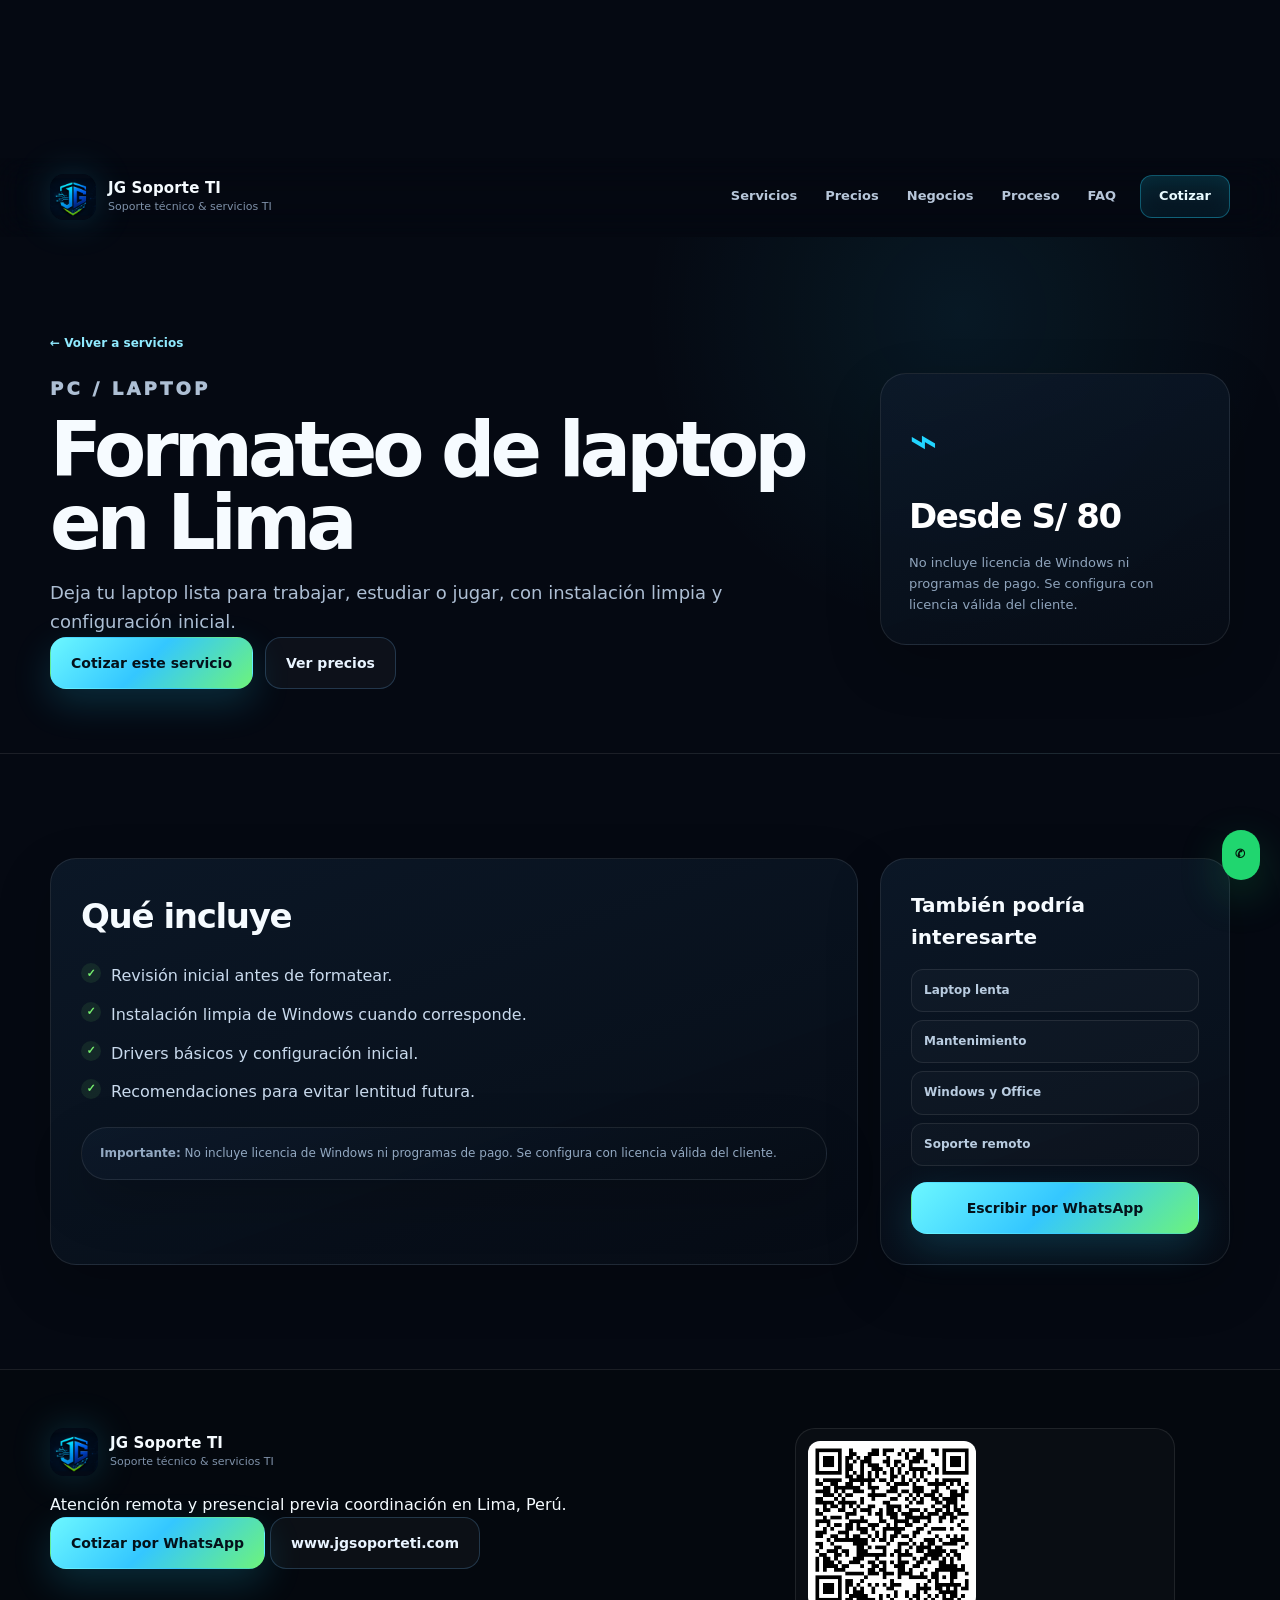
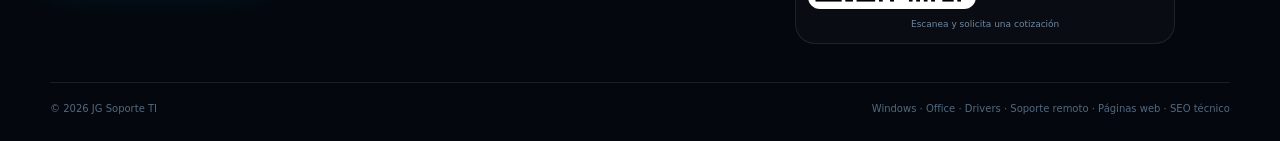
==== commit 5dae1ac7: "Actualizar web JG Soporte TI v12" ====
--- a/formateo-laptop-lima.html
+++ b/formateo-laptop-lima.html
@@ -8,7 +8,7 @@
 <meta name="keywords" content="formateo laptop Lima, formateo PC Lima, instalar Windows laptop Lima" />
 <meta name="robots" content="index, follow, max-image-preview:large" />
 <meta name="author" content="JG Soporte TI" />
-<meta name="theme-color" content="#07111f" />
+<meta name="theme-color" content="#050a12" />
 <meta name="color-scheme" content="dark light" />
 <link rel="canonical" href="https://www.jgsoporteti.com/formateo-laptop-lima.html" />
 <link rel="icon" href="/favicon.ico" sizes="any" />
@@ -26,7 +26,7 @@
 <meta name="twitter:title" content="Formateo de laptop en Lima | JG Soporte TI" />
 <meta name="twitter:description" content="Instalación limpia, drivers, configuración inicial y revisión básica del equipo." />
 <meta name="twitter:image" content="https://www.jgsoporteti.com/assets/img/og-image-jg-soporte-ti.png" />
-<link rel="stylesheet" href="assets/css/styles.css?v=11" />
+<link rel="stylesheet" href="assets/css/styles.css?v=12" />
 <script type="application/ld+json">{"@context":"https://schema.org","@type":"Service","name":"Formateo de laptop en Lima","provider":{"@type":"LocalBusiness","name":"JG Soporte TI","url":"https://www.jgsoporteti.com/"},"areaServed":"Lima, Perú","description":"Instalación limpia, drivers, configuración inicial y revisión básica del equipo."}</script>
 </head>
 <body>
@@ -108,6 +108,6 @@
 </footer>
 <a class="floating-wa" href="https://wa.me/51936480770?text=Hola%20JG%20Soporte%20TI%2C%20necesito%20cotizar%20un%20servicio." target="_blank" rel="noopener" aria-label="Cotizar por WhatsApp">✆</a>
 
-<script src="assets/js/main.js?v=11" defer></script>
+<script src="assets/js/main.js?v=12" defer></script>
 </body>
 </html>
--- a/assets/css/styles.css
+++ b/assets/css/styles.css
@@ -1,4 +1,23 @@
-
-*{box-sizing:border-box;margin:0;padding:0} :root{--bg:#060b12;--bg2:#0a1320;--card:rgba(12,22,37,.72);--card2:rgba(16,30,50,.88);--line:rgba(91,218,255,.18);--line2:rgba(255,255,255,.09);--text:#eff7ff;--muted:#a9b8ce;--cyan:#20d5ff;--blue:#198cff;--green:#7cff6b;--amber:#ffd166;--shadow:0 24px 80px rgba(0,0,0,.35);--r:26px}html{scroll-behavior:smooth}body{font-family:Inter,ui-sans-serif,system-ui,-apple-system,BlinkMacSystemFont,"Segoe UI",Arial,sans-serif;background:radial-gradient(circle at 12% 5%,rgba(32,213,255,.16),transparent 26%),radial-gradient(circle at 88% 18%,rgba(124,255,107,.08),transparent 26%),linear-gradient(180deg,#050910 0%,#07111f 52%,#05080d 100%);color:var(--text);line-height:1.65;overflow-x:hidden}body.menu-open{overflow:hidden}body:before{content:"";position:fixed;inset:0;pointer-events:none;background-image:linear-gradient(rgba(32,213,255,.055) 1px,transparent 1px),linear-gradient(90deg,rgba(32,213,255,.055) 1px,transparent 1px);background-size:58px 58px;opacity:.28;mask-image:radial-gradient(circle at center,#000,transparent 72%)}a{text-decoration:none;color:inherit}button{font:inherit;color:inherit}.container{width:min(1160px,calc(100% - 40px));margin-inline:auto}.page-glow{position:fixed;inset:auto auto 10% 50%;width:45vw;height:45vw;border-radius:50%;background:radial-gradient(circle,rgba(32,213,255,.13),transparent 60%);filter:blur(18px);transform:translateX(-50%);pointer-events:none;z-index:-1}#heroCanvas{position:fixed;inset:0;width:100%;height:100%;z-index:-2;opacity:.75}.site-header{position:sticky;top:0;z-index:100;background:rgba(5,9,16,.68);border-bottom:1px solid var(--line2);backdrop-filter:blur(18px);transition:.25s ease}.site-header.is-scrolled{background:rgba(5,9,16,.9);box-shadow:0 10px 40px rgba(0,0,0,.28)}.nav-wrap{min-height:76px;display:grid;grid-template-columns:1fr auto auto;gap:18px;align-items:center}.brand{display:inline-flex;align-items:center;gap:12px;width:max-content}.brand img{width:46px;height:46px;border-radius:14px;object-fit:cover;border:1px solid var(--line);box-shadow:0 0 22px rgba(32,213,255,.14)}.brand span{display:flex;flex-direction:column;line-height:1.12}.brand b{font-size:17px;letter-spacing:-.02em}.brand small{font-size:12px;color:var(--muted)}.main-nav{display:flex;align-items:center;gap:24px}.main-nav a{font-size:14px;font-weight:750;color:#d9e8ff;transition:.2s}.main-nav a:hover{color:var(--cyan)}.nav-pill{padding:10px 15px;border:1px solid var(--line);border-radius:999px;background:rgba(32,213,255,.07)}.header-wa{display:inline-flex;align-items:center;justify-content:center;border-radius:999px;background:linear-gradient(135deg,var(--green),var(--cyan));color:#031018;min-height:44px;padding:0 17px;font-weight:900;box-shadow:0 14px 30px rgba(32,213,255,.16)}.menu-toggle{display:none;background:transparent;border:0;width:46px;height:46px;border-radius:14px;border:1px solid var(--line2)}.menu-toggle span{display:block;width:20px;height:2px;background:#fff;margin:5px auto;border-radius:99px;transition:.2s}.btn{display:inline-flex;align-items:center;justify-content:center;min-height:50px;padding:0 22px;border-radius:16px;font-weight:900;letter-spacing:-.02em;transition:.22s ease;border:0;cursor:pointer}.btn:hover{transform:translateY(-2px)}.btn-primary{color:#041018;background:linear-gradient(135deg,var(--green),var(--cyan) 55%,#5aa7ff);box-shadow:0 18px 42px rgba(32,213,255,.22)}.btn-ghost{color:var(--text);background:rgba(255,255,255,.055);border:1px solid var(--line)}.full{width:100%}.hero-section{position:relative;padding:92px 0 70px;border-bottom:1px solid var(--line2);overflow:hidden}.hero-section:after{content:"";position:absolute;inset:auto 0 0;height:1px;background:linear-gradient(90deg,transparent,var(--cyan),transparent)}.hero-grid{display:grid;grid-template-columns:1.02fr .98fr;gap:52px;align-items:center}.status-pill{display:inline-flex;align-items:center;gap:10px;background:rgba(124,255,107,.08);border:1px solid rgba(124,255,107,.22);color:#dfffe0;border-radius:999px;padding:9px 13px;font-weight:800;font-size:13px;margin-bottom:22px}.status-pill span{width:9px;height:9px;border-radius:50%;background:var(--green);box-shadow:0 0 18px var(--green);animation:pulse 1.6s infinite}.hero-copy h1{font-size:clamp(42px,6vw,76px);line-height:.96;letter-spacing:-.075em;margin-bottom:22px;max-width:780px}.hero-copy h1:after{content:"";display:block;width:120px;height:3px;border-radius:99px;background:linear-gradient(90deg,var(--cyan),var(--green));margin-top:24px}.hero-lead{font-size:clamp(17px,2vw,21px);color:#c7d8ee;max-width:650px;margin-bottom:28px}.hero-actions{display:flex;gap:14px;flex-wrap:wrap;margin:24px 0}.trust-row{display:flex;flex-wrap:wrap;gap:10px;margin-top:20px}.trust-row span{padding:8px 12px;border-radius:999px;background:rgba(255,255,255,.045);border:1px solid var(--line2);color:#dcecff;font-weight:750;font-size:13px}.hero-visual{position:relative;min-height:560px;display:grid;place-items:center}.dragon-line{position:absolute;width:116%;top:-5%;left:-6%;opacity:.58;filter:drop-shadow(0 0 22px rgba(32,213,255,.25));animation:float 7s ease-in-out infinite}.screen-card{width:min(480px,100%);min-height:455px;position:relative;border:1px solid var(--line);border-radius:34px;background:linear-gradient(180deg,rgba(12,24,42,.76),rgba(7,13,23,.92));box-shadow:var(--shadow),inset 0 0 70px rgba(32,213,255,.06);padding:22px;overflow:hidden}.screen-card:before{content:"";position:absolute;inset:-2px;background:linear-gradient(130deg,transparent 0 35%,rgba(32,213,255,.18) 50%,transparent 62%);animation:shine 6s ease-in-out infinite;pointer-events:none}.screen-header{display:flex;align-items:center;gap:8px;color:var(--muted);font-size:12px;text-transform:uppercase;letter-spacing:.08em}.screen-header span{width:9px;height:9px;border-radius:50%;background:#20324b}.screen-header span:nth-child(1){background:#ff5f57}.screen-header span:nth-child(2){background:#ffbd2e}.screen-header span:nth-child(3){background:#28c840}.screen-header b{margin-left:auto;color:#8ccfff}.logo-mini{text-align:center;margin:34px 0}.logo-mini img{width:150px;height:150px;object-fit:cover;border-radius:34px;border:1px solid var(--line2);box-shadow:0 0 55px rgba(32,213,255,.25)}.scan-lines{display:grid;gap:12px;position:relative}.scan-lines div{display:flex;justify-content:space-between;gap:14px;padding:14px 15px;border:1px solid var(--line2);border-radius:16px;background:rgba(255,255,255,.045)}.scan-lines span{color:#c7d8ee}.scan-lines b{color:var(--green)}.pulse-orb{position:absolute;right:36px;bottom:34px;width:70px;height:70px;border:1px solid var(--line);border-radius:50%;box-shadow:0 0 0 12px rgba(32,213,255,.05),0 0 60px rgba(32,213,255,.25);animation:pulseOrb 2.8s infinite}.floating-note{position:absolute;background:rgba(5,14,26,.85);border:1px solid var(--line);border-radius:16px;padding:12px 15px;font-weight:900;box-shadow:0 14px 35px rgba(0,0,0,.25);animation:float 6s ease-in-out infinite}.floating-note.one{left:2%;bottom:19%}.floating-note.two{right:0;top:23%;animation-delay:-1.5s}.section{padding:82px 0}.eyebrow{color:var(--cyan);font-weight:950;text-transform:uppercase;font-size:13px;letter-spacing:.12em;margin-bottom:10px}.center-title{text-align:center;max-width:760px}.center-title h2,.split-title h2,.showcase-panel h2,.faq-grid h2,.final-card h2{font-size:clamp(30px,4vw,48px);line-height:1.04;letter-spacing:-.055em}.center-title p,.split-title>p,.showcase-panel p,.faq-grid p,.final-card p{color:var(--muted);font-size:17px}.split-title{display:grid;grid-template-columns:1fr .8fr;gap:40px;align-items:end;margin-bottom:28px}.problem-grid{display:grid;grid-template-columns:repeat(4,1fr);gap:16px}.problem-card{text-align:left;padding:24px;border-radius:var(--r);border:1px solid var(--line2);background:linear-gradient(180deg,rgba(255,255,255,.055),rgba(255,255,255,.03));cursor:pointer;transition:.22s ease}.problem-card:hover{transform:translateY(-6px);border-color:var(--line);box-shadow:0 22px 45px rgba(0,0,0,.22)}.problem-card span{display:grid;place-items:center;width:44px;height:44px;border-radius:14px;background:rgba(32,213,255,.09);border:1px solid var(--line);color:var(--cyan);font-weight:950;margin-bottom:30px}.problem-card b{display:block;font-size:19px;margin-bottom:6px}.problem-card small{color:var(--muted);font-size:14px}.filter-bar{display:flex;justify-content:center;gap:10px;flex-wrap:wrap;margin:28px auto 30px}.filter-bar button,.pricing-tabs button{border:1px solid var(--line2);background:rgba(255,255,255,.045);border-radius:999px;padding:11px 15px;cursor:pointer;font-weight:850;color:#dcebff;transition:.2s}.filter-bar button.active,.filter-bar button:hover,.pricing-tabs button.active,.pricing-tabs button:hover{border-color:var(--cyan);background:rgba(32,213,255,.11);color:#fff;box-shadow:0 0 24px rgba(32,213,255,.09)}.services-grid{display:grid;grid-template-columns:repeat(3,1fr);gap:18px}.service-card{position:relative;min-height:260px;border-radius:var(--r);padding:24px;border:1px solid var(--line2);background:linear-gradient(180deg,rgba(13,26,45,.82),rgba(9,15,26,.88));box-shadow:0 16px 50px rgba(0,0,0,.2);overflow:hidden;transition:opacity .2s,transform .2s,border-color .2s}.service-card:before{content:"";position:absolute;inset:0;background:radial-gradient(circle at var(--mx,50%) var(--my,10%),rgba(32,213,255,.18),transparent 38%);opacity:0;transition:.25s}.service-card:hover:before{opacity:1}.service-card:hover{border-color:var(--line);transform:translateY(-5px)}.service-card.hidden{display:none}.card-top,.card-foot{display:flex;justify-content:space-between;align-items:center;gap:12px;position:relative}.service-icon{display:grid;place-items:center;width:52px;height:52px;border-radius:17px;border:1px solid var(--line);background:rgba(32,213,255,.08);font-size:25px;color:var(--cyan);box-shadow:inset 0 0 25px rgba(32,213,255,.05)}.service-tag{font-size:12px;color:#bcd4f3;border:1px solid var(--line2);border-radius:999px;padding:6px 10px;background:rgba(255,255,255,.045);font-weight:850}.service-card h3{font-size:23px;line-height:1.1;letter-spacing:-.035em;margin:26px 0 10px;position:relative}.service-card p{color:var(--muted);position:relative}.card-foot{margin-top:24px;padding-top:18px;border-top:1px solid var(--line2)}.card-foot b{color:#fff}.card-foot a{color:var(--cyan);font-weight:950}.showcase-section{padding-top:40px}.showcase-grid{display:grid;grid-template-columns:1fr .9fr;gap:26px;align-items:center}.showcase-panel,.mockup,.final-card,.license-note,.detail-main,.detail-side,.inner-card{border:1px solid var(--line2);border-radius:34px;background:linear-gradient(180deg,rgba(14,28,47,.7),rgba(8,14,25,.92));box-shadow:var(--shadow);padding:34px;position:relative;overflow:hidden}.showcase-panel:after,.mockup:after,.final-card:after{content:"";position:absolute;inset:auto -20% -40% -20%;height:70%;background:radial-gradient(circle,rgba(32,213,255,.14),transparent 60%);pointer-events:none}.mini-stack{display:flex;flex-wrap:wrap;gap:10px;margin:24px 0}.mini-stack span{padding:9px 12px;border-radius:999px;background:rgba(255,255,255,.055);border:1px solid var(--line2);font-weight:850;color:#d8ebff}.mockup{min-height:370px}.mock-browser{height:48px;border:1px solid var(--line2);border-radius:18px 18px 0 0;display:flex;align-items:center;gap:8px;padding:0 16px;background:rgba(0,0,0,.2)}.mock-browser span{width:10px;height:10px;border-radius:50%;background:#20334b}.mock-browser b{margin-left:auto;color:#a8dbff;font-size:13px}.mock-hero{min-height:170px;border:1px solid var(--line2);border-top:0;border-radius:0 0 22px 22px;display:grid;place-items:center;text-align:center;background:radial-gradient(circle at 50% 20%,rgba(32,213,255,.18),transparent 55%)}.mock-hero b{font-size:34px;letter-spacing:-.05em}.mock-hero small{display:block;color:var(--muted);font-size:15px}.mock-cards{display:grid;grid-template-columns:repeat(3,1fr);gap:12px;margin-top:16px}.mock-cards i{height:80px;border-radius:18px;background:rgba(255,255,255,.045);border:1px solid var(--line2)}.pricing-tabs{display:flex;justify-content:center;gap:10px;margin:26px auto}.price-panels{position:relative}.price-panel{display:none;grid-template-columns:repeat(4,1fr);gap:16px}.price-panel.active{display:grid}.price-panel article{border:1px solid var(--line2);border-radius:24px;background:rgba(255,255,255,.045);padding:24px;min-height:170px;transition:.2s}.price-panel article:hover{transform:translateY(-5px);border-color:var(--line)}.price-panel span{display:block;color:#d7e8ff;font-weight:850}.price-panel b{display:block;font-size:26px;letter-spacing:-.04em;color:var(--green);margin:12px 0}.price-panel small{color:var(--muted);font-size:14px}.license-note{margin-top:16px;color:#cfe2fa;padding:18px 20px;border-radius:20px}.process-section{padding-top:52px}.timeline{display:grid;grid-template-columns:repeat(4,1fr);gap:16px}.step{padding:24px;border:1px solid var(--line2);border-radius:24px;background:rgba(255,255,255,.04);position:relative}.step span{display:grid;place-items:center;width:42px;height:42px;border-radius:50%;border:1px solid var(--line);color:var(--cyan);font-weight:950;margin-bottom:25px}.step h3{font-size:22px;margin-bottom:8px}.step p{color:var(--muted)}.faq-grid{display:grid;grid-template-columns:.85fr 1.15fr;gap:28px}.faq-list details{border:1px solid var(--line2);border-radius:20px;background:rgba(255,255,255,.04);margin-bottom:12px;overflow:hidden}.faq-list summary{cursor:pointer;padding:18px 20px;font-weight:900}.faq-list p{padding:0 20px 18px;color:var(--muted)}.final-card{display:flex;align-items:center;justify-content:space-between;gap:24px;background:linear-gradient(135deg,rgba(32,213,255,.12),rgba(124,255,107,.06),rgba(255,255,255,.04))}.site-footer{padding:52px 0 26px;border-top:1px solid var(--line2);background:rgba(0,0,0,.16)}.footer-grid{display:grid;grid-template-columns:1fr auto;gap:28px;align-items:center}.footer-brand{margin-bottom:14px}.site-footer p{color:var(--muted);max-width:560px}.footer-actions{display:flex;gap:12px;flex-wrap:wrap;margin-top:18px}.qr-card{padding:16px;border:1px solid var(--line2);border-radius:24px;background:rgba(255,255,255,.045);text-align:center}.qr-card img{display:block;border-radius:14px;margin-bottom:10px}.qr-card span{font-size:13px;color:#cddff6}.footer-bottom{display:flex;justify-content:space-between;gap:18px;color:#8192ab;font-size:13px;margin-top:32px;border-top:1px solid var(--line2);padding-top:20px}.floating-wa{position:fixed;right:18px;bottom:18px;z-index:80;width:58px;height:58px;border-radius:50%;display:grid;place-items:center;background:linear-gradient(135deg,var(--green),var(--cyan));color:#031018;font-weight:950;font-size:24px;box-shadow:0 16px 46px rgba(32,213,255,.28)}.inner-hero{padding:82px 0 52px;border-bottom:1px solid var(--line2)}.inner-grid{display:grid;grid-template-columns:1fr 360px;gap:28px;align-items:center}.inner-hero h1{font-size:clamp(40px,6vw,70px);line-height:.98;letter-spacing:-.07em;margin:8px 0 18px}.inner-hero p{color:#c7d8ee;font-size:18px;max-width:720px}.back-link{display:inline-flex;color:var(--cyan);font-weight:900;margin-bottom:18px}.inner-card span{font-size:60px;color:var(--cyan)}.inner-card h2{font-size:36px;letter-spacing:-.05em;margin:14px 0;color:var(--green)}.detail-grid{display:grid;grid-template-columns:1fr 360px;gap:22px}.detail-main h2{font-size:34px;letter-spacing:-.04em;margin-bottom:18px}.check-list{list-style:none;display:grid;gap:12px}.check-list li{padding-left:34px;position:relative;color:#d7e8ff}.check-list li:before{content:"✓";position:absolute;left:0;top:-1px;width:22px;height:22px;border-radius:50%;display:grid;place-items:center;background:rgba(124,255,107,.12);color:var(--green);font-weight:950}.related-links{display:grid;gap:10px;margin:18px 0}.related-links a{padding:12px;border:1px solid var(--line2);border-radius:14px;background:rgba(255,255,255,.04);color:#d9eaff;font-weight:850}.reveal{opacity:0;transform:translateY(18px);transition:.65s ease}.reveal.in{opacity:1;transform:none}@keyframes pulse{50%{opacity:.4;transform:scale(.75)}}@keyframes float{50%{transform:translateY(-12px)}}@keyframes shine{0%,60%,100%{transform:translateX(-110%)}75%{transform:translateX(110%)}}@keyframes pulseOrb{50%{transform:scale(.84);opacity:.55}}
-@media(max-width:1020px){.main-nav{position:fixed;inset:76px 16px auto 16px;display:none;flex-direction:column;align-items:stretch;gap:4px;padding:16px;border:1px solid var(--line);border-radius:22px;background:rgba(5,9,16,.96);box-shadow:var(--shadow)}body.menu-open .main-nav{display:flex}.main-nav a{padding:14px;border-radius:14px;background:rgba(255,255,255,.04)}.menu-toggle{display:block}.header-wa{display:none}.hero-grid,.showcase-grid,.faq-grid,.inner-grid,.detail-grid{grid-template-columns:1fr}.hero-section{padding:60px 0 45px}.hero-visual{min-height:430px;order:-1}.screen-card{min-height:385px}.logo-mini img{width:120px;height:120px}.problem-grid,.price-panel,.timeline{grid-template-columns:repeat(2,1fr)}.services-grid{grid-template-columns:repeat(2,1fr)}.split-title{grid-template-columns:1fr}.footer-grid{grid-template-columns:1fr}.qr-card{width:max-content}.footer-bottom{flex-direction:column}.inner-card{max-width:520px}}@media(max-width:640px){.container{width:min(100% - 26px,1160px)}.nav-wrap{min-height:68px}.brand img{width:40px;height:40px}.brand small{display:none}.hero-section{padding:34px 0 34px}.hero-copy h1{font-size:43px;letter-spacing:-.065em}.hero-lead{font-size:16px}.hero-actions .btn{width:100%}.hero-visual{min-height:350px}.screen-card{min-height:330px;border-radius:26px;padding:16px}.dragon-line{opacity:.35}.logo-mini{margin:20px 0}.logo-mini img{width:92px;height:92px}.scan-lines{gap:8px}.scan-lines div{padding:10px 11px;font-size:13px}.floating-note{display:none}.section{padding:58px 0}.problem-grid,.services-grid,.price-panel,.timeline{grid-template-columns:1fr}.center-title h2,.split-title h2,.showcase-panel h2,.faq-grid h2,.final-card h2{font-size:32px}.problem-card,.service-card,.showcase-panel,.mockup,.final-card,.detail-main,.detail-side,.inner-card{border-radius:22px;padding:22px}.service-card{min-height:auto}.final-card{display:block}.final-card .btn{width:100%;margin-top:18px}.price-panel article{min-height:auto}.qr-card{width:100%}.qr-card img{margin-inline:auto}.floating-wa{width:54px;height:54px}.inner-hero{padding:50px 0 36px}.inner-hero h1{font-size:42px}.footer-actions .btn{width:100%}}
-@media(prefers-reduced-motion:reduce){*,*:before,*:after{animation:none!important;transition:none!important;scroll-behavior:auto!important}.reveal{opacity:1;transform:none}#heroCanvas{display:none}}
+:root{
+  --bg:#050912;--bg2:#07101c;--panel:#0a1422;--panel2:#0e1a2b;--text:#f6fbff;--muted:#9eb0c7;
+  --cyan:#22d5ff;--blue:#1787ff;--green:#77f16f;--line:rgba(116,190,255,.22);--line2:rgba(255,255,255,.09);
+  --shadow:0 26px 90px rgba(0,0,0,.38);--radius:30px;--radius2:22px;--container:1180px;
+}
+*{box-sizing:border-box;margin:0;padding:0}html{scroll-behavior:smooth;scroll-padding-top:86px}body{font-family:Inter,ui-sans-serif,system-ui,-apple-system,BlinkMacSystemFont,"Segoe UI",sans-serif;background:var(--bg);color:var(--text);line-height:1.6;overflow-x:hidden}body.menu-open{overflow:hidden}a{color:inherit;text-decoration:none}button{font:inherit;color:inherit}img{max-width:100%;height:auto}::selection{background:rgba(34,213,255,.28);color:#fff}.container{width:min(calc(100% - 40px),var(--container));margin-inline:auto}.section{padding:104px 0;position:relative}.page-noise{position:fixed;inset:0;pointer-events:none;z-index:-1;opacity:.22;background-image:radial-gradient(rgba(255,255,255,.11) .55px,transparent .55px);background-size:8px 8px;mask-image:linear-gradient(to bottom,#000,transparent 88%)}.scroll-progress{position:fixed;left:0;right:0;top:0;height:2px;z-index:200;background:transparent}.scroll-progress span{display:block;width:0;height:100%;background:linear-gradient(90deg,var(--cyan),var(--blue),var(--green));box-shadow:0 0 14px rgba(34,213,255,.65)}
+.site-header{position:sticky;top:0;z-index:100;border-bottom:1px solid transparent;background:rgba(5,9,18,.55);backdrop-filter:blur(18px);transition:.25s}.site-header.is-scrolled{border-color:var(--line2);background:rgba(5,9,18,.86);box-shadow:0 12px 38px rgba(0,0,0,.22)}.nav-wrap{min-height:78px;display:flex;align-items:center;gap:26px}.brand{display:inline-flex;align-items:center;gap:12px;min-width:max-content}.brand img{border-radius:14px;filter:drop-shadow(0 0 18px rgba(34,213,255,.18))}.brand span{display:flex;flex-direction:column;line-height:1.16}.brand b{font-size:15px;letter-spacing:.01em}.brand small{font-size:11px;color:#7f91a9;margin-top:4px}.main-nav{display:flex;align-items:center;gap:4px;margin-left:auto}.main-nav>a{padding:10px 12px;border-radius:12px;color:#b7c6d9;font-size:13px;font-weight:800;transition:.2s}.main-nav>a:hover{color:#fff;background:rgba(255,255,255,.05)}.main-nav .nav-pill{margin-left:8px;padding-inline:18px;border:1px solid rgba(34,213,255,.34);color:#e9fbff;background:linear-gradient(180deg,rgba(34,213,255,.14),rgba(34,213,255,.06));box-shadow:inset 0 0 20px rgba(34,213,255,.05)}.header-wa{display:none}.menu-toggle{display:none;margin-left:auto;width:44px;height:44px;border:1px solid var(--line2);border-radius:14px;background:rgba(255,255,255,.04);padding:11px;cursor:pointer}.menu-toggle span{display:block;height:2px;background:#eaf6ff;margin:5px 0;border-radius:4px;transition:.2s}
+.eyebrow{font-size:12px;font-weight:950;text-transform:uppercase;letter-spacing:.18em;color:var(--cyan)}.gradient-text{background:linear-gradient(110deg,#fff 8%,#9deeff 42%,#59a8ff 68%,#8bff88);-webkit-background-clip:text;background-clip:text;color:transparent}.btn{display:inline-flex;align-items:center;justify-content:center;gap:12px;min-height:52px;padding:0 20px;border-radius:16px;border:1px solid transparent;font-weight:900;font-size:14px;transition:.22s;position:relative;overflow:hidden}.btn:before{content:"";position:absolute;inset:0;background:linear-gradient(110deg,transparent 20%,rgba(255,255,255,.18),transparent 78%);transform:translateX(-120%);transition:.65s}.btn:hover:before{transform:translateX(120%)}.btn-primary{color:#04111a;background:linear-gradient(135deg,#6cf7ff,#34c7ff 48%,#6df37b);box-shadow:0 14px 38px rgba(34,213,255,.18)}.btn-primary:hover{transform:translateY(-2px);box-shadow:0 18px 50px rgba(34,213,255,.28)}.btn-ghost{border-color:var(--line);background:rgba(255,255,255,.035);color:#e9f4ff}.btn-ghost:hover{background:rgba(34,213,255,.08);border-color:rgba(34,213,255,.42)}.text-link{display:inline-flex;align-items:center;gap:9px;color:#bfeeff;font-weight:900}.text-link span{transition:.2s}.text-link:hover span{transform:translateX(4px)}
+.hero-section{position:relative;min-height:calc(100vh - 78px);padding:86px 0 42px;overflow:hidden;border-bottom:1px solid var(--line2);background:radial-gradient(circle at 73% 32%,rgba(18,132,255,.12),transparent 32%),radial-gradient(circle at 19% 12%,rgba(34,213,255,.09),transparent 28%),linear-gradient(180deg,#050912 0%,#07101c 75%,#060b13 100%)}.hero-section:before{content:"";position:absolute;inset:0;background-image:linear-gradient(rgba(74,140,206,.05) 1px,transparent 1px),linear-gradient(90deg,rgba(74,140,206,.05) 1px,transparent 1px);background-size:58px 58px;mask-image:linear-gradient(to bottom,rgba(0,0,0,.9),transparent 86%)}.hero-aurora{position:absolute;width:700px;height:700px;right:-200px;top:-240px;border-radius:50%;background:conic-gradient(from 90deg,rgba(34,213,255,.11),rgba(23,135,255,.08),transparent,rgba(119,241,111,.06),rgba(34,213,255,.11));filter:blur(28px);animation:aurora 18s linear infinite}.hero-grid{position:relative;z-index:2;display:grid;grid-template-columns:1.04fr .96fr;align-items:center;gap:62px}.hero-copy{padding:24px 0}.availability{display:inline-flex;align-items:center;flex-wrap:wrap;gap:8px 10px;padding:8px 12px;border:1px solid var(--line2);border-radius:999px;background:rgba(255,255,255,.035);font-size:11px;font-weight:850;color:#aec1d8;margin-bottom:24px}.availability i{width:8px;height:8px;border-radius:50%;background:var(--green);box-shadow:0 0 0 5px rgba(119,241,111,.08),0 0 14px rgba(119,241,111,.6);animation:pulse 2s infinite}.availability em{font-style:normal;color:#40536a}.hero-eyebrow{margin-bottom:12px}.hero-copy h1{font-size:clamp(52px,6.2vw,86px);line-height:.94;letter-spacing:-.068em;max-width:760px;text-wrap:balance}.hero-lead{max-width:700px;font-size:18px;color:#b4c6dc;margin:26px 0 30px;line-height:1.7}.hero-actions{display:flex;gap:12px;flex-wrap:wrap}.hero-facts{display:flex;gap:0;margin-top:38px;max-width:690px;border-top:1px solid var(--line2);padding-top:22px}.hero-facts>div{display:grid;grid-template-columns:auto 1fr;align-items:center;gap:8px 10px;padding-right:28px;margin-right:28px;border-right:1px solid var(--line2)}.hero-facts>div:last-child{border-right:0;margin-right:0;padding-right:0}.hero-facts strong{font-size:22px;color:#fff}.hero-facts span{font-size:11px;line-height:1.3;color:#7f94ad;max-width:92px}.hero-visual{position:relative;min-height:520px;display:grid;place-items:center;isolation:isolate}.visual-halo{position:absolute;width:400px;height:400px;border-radius:50%;background:radial-gradient(circle,rgba(34,213,255,.19),rgba(23,135,255,.08) 38%,transparent 72%);filter:blur(3px);animation:breathe 5s ease-in-out infinite}.hero-visual:before{content:"";position:absolute;width:390px;height:390px;border-radius:50%;border:1px solid rgba(34,213,255,.12);box-shadow:0 0 80px rgba(34,213,255,.04),inset 0 0 80px rgba(34,213,255,.03)}#networkCanvas{position:absolute;inset:0;width:100%;height:100%;z-index:-1;opacity:.7}.tech-orbit{position:absolute;border:1px solid rgba(34,213,255,.16);border-radius:50%;pointer-events:none}.orbit-a{width:330px;height:330px;animation:spin 16s linear infinite}.orbit-a:before,.orbit-a:after,.orbit-b:before{content:"";position:absolute;width:8px;height:8px;border-radius:50%;background:var(--cyan);box-shadow:0 0 14px var(--cyan)}.orbit-a:before{left:26px;top:60px}.orbit-a:after{right:18px;bottom:95px}.orbit-b{width:430px;height:250px;transform:rotate(-18deg);border-color:rgba(119,241,111,.1);animation:spinReverse 22s linear infinite}.orbit-b:before{right:42px;top:20px;background:var(--green);box-shadow:0 0 14px var(--green)}.core-logo{position:relative;width:250px;height:250px;border-radius:38%;display:grid;place-items:center;background:radial-gradient(circle,rgba(24,121,255,.18),rgba(6,16,29,.82) 64%);border:1px solid rgba(92,193,255,.24);box-shadow:0 40px 100px rgba(0,0,0,.45),inset 0 0 70px rgba(34,213,255,.08);backdrop-filter:blur(10px);transition:transform .2s}.core-logo img{width:205px;filter:drop-shadow(0 16px 32px rgba(0,0,0,.42))}.core-pulse{position:absolute;inset:-12px;border:1px solid rgba(34,213,255,.2);border-radius:40%;animation:ringPulse 3.4s ease-out infinite}.status-card{position:absolute;display:flex;align-items:center;gap:11px;min-width:210px;padding:12px 14px;border-radius:17px;border:1px solid var(--line);background:rgba(6,14,25,.8);backdrop-filter:blur(15px);box-shadow:0 15px 40px rgba(0,0,0,.28);animation:float 5s ease-in-out infinite}.status-card i{width:9px;height:9px;border-radius:50%;background:var(--green);box-shadow:0 0 13px rgba(119,241,111,.65)}.status-card span{display:flex;flex-direction:column;line-height:1.2;flex:1}.status-card b{font-size:12px}.status-card small{font-size:9px;color:#6f86a2;margin-top:3px}.status-card em{font-style:normal;font-size:9px;font-weight:950;color:#8ffb99}.status-one{left:0;top:80px}.status-two{right:-10px;top:200px;animation-delay:-1.6s}.status-three{left:30px;bottom:62px;animation-delay:-3.1s}.quick-links{position:relative;z-index:3;display:grid;grid-template-columns:repeat(4,1fr);border:1px solid var(--line2);border-radius:24px;background:rgba(7,15,26,.72);backdrop-filter:blur(16px);overflow:hidden;margin-top:34px}.quick-links a{display:grid;grid-template-columns:auto 1fr;column-gap:12px;padding:18px 20px;border-right:1px solid var(--line2);transition:.2s}.quick-links a:last-child{border-right:0}.quick-links a:hover{background:rgba(34,213,255,.055)}.quick-links span{grid-row:1/3;font-size:10px;font-weight:950;color:var(--cyan);padding-top:3px}.quick-links b{font-size:13px}.quick-links small{font-size:10px;color:#758aa3}
+.section-heading{display:grid;grid-template-columns:1fr minmax(270px,420px);gap:48px;align-items:end;margin-bottom:42px}.section-heading h2,.diagnosis-copy h2,.business-copy h2,.faq-intro h2,.final-card h2{font-size:clamp(36px,4.6vw,60px);line-height:1;letter-spacing:-.058em;text-wrap:balance}.section-heading .eyebrow,.diagnosis-copy .eyebrow,.business-copy .eyebrow,.faq-intro .eyebrow{margin-bottom:12px}.section-heading>p,.diagnosis-copy>p,.business-copy>p,.faq-intro>p{color:var(--muted)}
+.diagnosis-section{padding:86px 0}.diagnosis-wrap{display:grid;grid-template-columns:.88fr 1.12fr;border:1px solid var(--line2);border-radius:34px;overflow:hidden;background:linear-gradient(135deg,rgba(13,27,45,.88),rgba(7,13,23,.9));box-shadow:var(--shadow)}.diagnosis-copy{padding:42px}.diagnosis-copy h2{font-size:44px}.diagnosis-copy>p{margin:14px 0 24px}.diagnosis-options{display:flex;flex-wrap:wrap;gap:9px}.diagnosis-options button{cursor:pointer;padding:10px 13px;border-radius:13px;border:1px solid var(--line2);background:rgba(255,255,255,.035);color:#9eb2ca;font-size:12px;font-weight:850;transition:.2s}.diagnosis-options button:hover,.diagnosis-options button.active{color:#fff;border-color:rgba(34,213,255,.4);background:rgba(34,213,255,.09);box-shadow:0 0 20px rgba(34,213,255,.06)}.diagnosis-result{padding:42px;display:flex;flex-direction:column;justify-content:center;position:relative;border-left:1px solid var(--line2);background:radial-gradient(circle at 90% 0%,rgba(34,213,255,.13),transparent 35%)}.diagnosis-result:after{content:"";position:absolute;right:-60px;bottom:-90px;width:240px;height:240px;border:1px solid rgba(34,213,255,.08);border-radius:50%}.result-top{display:flex;align-items:center;gap:12px}.result-top>span{width:45px;height:45px;display:grid;place-items:center;border-radius:14px;border:1px solid var(--line);background:rgba(34,213,255,.08);font-size:22px;color:var(--cyan)}.result-top small{font-weight:950;font-size:10px;letter-spacing:.15em;color:#7e95af}.diagnosis-result h3{font-size:30px;line-height:1.1;letter-spacing:-.04em;margin:20px 0 10px}.diagnosis-result>p{color:#aabdd3;max-width:650px}.result-meta{display:flex;justify-content:space-between;gap:15px;align-items:center;margin:24px 0 16px;padding-top:18px;border-top:1px solid var(--line2)}.result-meta span{color:#849bb5;font-size:12px}.result-meta b{color:var(--green)}
+.services-section{background:linear-gradient(180deg,transparent,rgba(10,21,36,.45),transparent)}.services-bento{display:grid;grid-template-columns:repeat(12,1fr);gap:18px}.service-card{grid-column:span 4;min-height:320px;padding:26px;border:1px solid var(--line2);border-radius:26px;background:linear-gradient(160deg,rgba(14,27,45,.82),rgba(7,13,23,.9));position:relative;overflow:hidden;box-shadow:0 16px 45px rgba(0,0,0,.18);transition:transform .24s,border-color .24s}.service-card:before{content:"";position:absolute;inset:0;background:radial-gradient(circle at var(--mx,50%) var(--my,20%),rgba(34,213,255,.13),transparent 36%);opacity:0;transition:.25s;pointer-events:none}.service-card:hover:before{opacity:1}.service-card:hover{border-color:rgba(34,213,255,.28);transform:translateY(-4px)}.service-featured{grid-column:span 8;min-height:355px;background:radial-gradient(circle at 85% 10%,rgba(23,135,255,.17),transparent 34%),linear-gradient(140deg,rgba(14,31,52,.94),rgba(6,13,23,.96))}.service-wide{grid-column:span 8;display:grid;grid-template-columns:1fr .9fr;gap:24px;align-items:center;min-height:350px}.service-head{display:flex;align-items:center;justify-content:space-between;gap:12px;position:relative;z-index:1}.service-number{font-size:11px;font-weight:950;color:var(--cyan);letter-spacing:.12em}.service-badge{font-size:10px;color:#a8bdd5;border:1px solid var(--line2);border-radius:999px;padding:6px 9px;background:rgba(255,255,255,.035)}.service-svg{width:62px;height:62px;margin:34px 0 22px;stroke:var(--cyan);fill:none;stroke-width:1.25;stroke-linecap:round;stroke-linejoin:round;filter:drop-shadow(0 0 13px rgba(34,213,255,.18));position:relative}.service-card h3{font-size:30px;line-height:1.05;letter-spacing:-.045em;position:relative}.service-card p{color:var(--muted);margin:12px 0 22px;position:relative}.service-links{display:flex;flex-wrap:wrap;gap:8px;position:absolute;left:26px;bottom:26px;right:26px}.service-links a{padding:9px 11px;border:1px solid var(--line2);border-radius:11px;font-size:11px;font-weight:850;background:rgba(255,255,255,.03);transition:.2s}.service-links a:hover{border-color:var(--line);background:rgba(34,213,255,.07)}.card-bottom{position:absolute;left:26px;right:26px;bottom:26px;display:flex;justify-content:space-between;gap:10px;align-items:center;border-top:1px solid var(--line2);padding-top:16px}.card-bottom b{font-size:13px;color:#e9f7ff}.card-bottom a{font-size:11px;color:#99e8ff;font-weight:900}.wide-copy h3{font-size:38px}.wide-copy p{max-width:520px}.mini-browser{border:1px solid var(--line);border-radius:20px;overflow:hidden;background:#07101b;box-shadow:0 26px 65px rgba(0,0,0,.38);transform:perspective(900px) rotateY(-7deg) rotateX(3deg)}.browser-bar{height:38px;display:flex;align-items:center;gap:6px;padding:0 11px;border-bottom:1px solid var(--line2);background:#0b1625}.browser-bar i{width:7px;height:7px;border-radius:50%;background:#26384d}.browser-bar span{font-size:8px;color:#627891;margin-left:auto}.browser-body{padding:28px 24px 22px;min-height:220px;background:radial-gradient(circle at 70% 10%,rgba(34,213,255,.14),transparent 34%)}.browser-body small{font-size:8px;color:var(--cyan);letter-spacing:.16em}.browser-body strong{display:block;font-size:24px;line-height:1.05;margin:10px 0 18px;letter-spacing:-.04em}.browser-body em{display:inline-block;font-style:normal;font-size:9px;padding:7px 10px;border-radius:8px;background:var(--cyan);color:#031019;font-weight:950}.browser-cards{display:grid;grid-template-columns:repeat(3,1fr);gap:7px;margin-top:20px}.browser-cards i{height:42px;border:1px solid var(--line2);border-radius:8px;background:rgba(255,255,255,.035)}
+.business-section{padding-top:80px}.business-shell{display:grid;grid-template-columns:.88fr 1.12fr;align-items:center;gap:55px;padding:54px;border:1px solid var(--line2);border-radius:36px;background:radial-gradient(circle at 100% 0%,rgba(34,213,255,.11),transparent 33%),linear-gradient(145deg,rgba(12,24,41,.87),rgba(6,12,21,.93));box-shadow:var(--shadow);overflow:hidden}.business-copy>p{margin:18px 0 22px}.clean-list{list-style:none;display:grid;gap:10px;margin:20px 0 28px}.clean-list li{position:relative;padding-left:25px;color:#c5d5e8}.clean-list li:before{content:"";position:absolute;left:0;top:.64em;width:10px;height:2px;background:linear-gradient(90deg,var(--cyan),var(--green));box-shadow:0 0 8px rgba(34,213,255,.4)}.business-actions{display:flex;gap:10px;flex-wrap:wrap}.device-stage{position:relative;min-height:430px}.desktop-demo{position:absolute;left:0;right:50px;top:25px;border:1px solid var(--line);border-radius:22px;overflow:hidden;background:#07101b;box-shadow:0 35px 80px rgba(0,0,0,.44);transform:perspective(1000px) rotateY(-5deg)}.demo-top{height:42px;display:flex;align-items:center;gap:7px;padding:0 13px;border-bottom:1px solid var(--line2);background:#0a1624}.demo-top i{width:8px;height:8px;border-radius:50%;background:#20344a}.demo-top span{font-size:9px;color:#627d9b;margin-left:auto}.demo-content{min-height:310px;padding:52px 36px;background:radial-gradient(circle at 72% 14%,rgba(34,213,255,.14),transparent 32%),linear-gradient(140deg,#07121f,#08101a)}.demo-content small{font-size:9px;color:var(--green);font-weight:900;letter-spacing:.18em}.demo-content strong{display:block;font-size:34px;line-height:1.03;margin:12px 0 22px;letter-spacing:-.05em}.demo-content>span{display:block;width:88px;height:30px;border-radius:8px;background:linear-gradient(120deg,var(--cyan),var(--green))}.demo-grid{display:grid;grid-template-columns:repeat(3,1fr);gap:10px;margin-top:38px}.demo-grid i{height:66px;border-radius:13px;border:1px solid var(--line2);background:rgba(255,255,255,.035)}.phone-demo{position:absolute;right:0;bottom:0;width:155px;height:320px;border:5px solid #101d2c;border-radius:31px;background:linear-gradient(180deg,#091522,#07101a);box-shadow:0 25px 55px rgba(0,0,0,.48);padding:44px 16px 16px;z-index:3}.phone-notch{position:absolute;top:8px;left:50%;transform:translateX(-50%);width:58px;height:15px;border-radius:12px;background:#03070d}.phone-demo small{font-size:7px;color:var(--cyan);letter-spacing:.13em}.phone-demo strong{display:block;font-size:25px;line-height:.96;margin:12px 0 16px;letter-spacing:-.05em}.phone-demo span{display:inline-block;font-size:8px;color:#031019;background:var(--green);padding:6px 7px;border-radius:7px;font-weight:950}.phone-demo>i{display:block;height:52px;border-radius:11px;border:1px solid var(--line2);background:rgba(255,255,255,.04);margin-top:12px}
+.prices-section{background:linear-gradient(180deg,transparent,rgba(9,19,32,.55),transparent)}.pricing-wrap{border:1px solid var(--line2);border-radius:30px;background:rgba(8,15,26,.72);padding:14px;box-shadow:0 20px 60px rgba(0,0,0,.18)}.pricing-tabs{display:flex;gap:6px;padding:4px;background:rgba(255,255,255,.025);border-radius:18px;width:max-content;margin:0 auto 14px}.pricing-tabs button{border:0;background:transparent;cursor:pointer;padding:10px 18px;border-radius:13px;color:#8297b0;font-weight:900;font-size:12px;transition:.2s}.pricing-tabs button.active{background:rgba(34,213,255,.1);color:#eaffff;box-shadow:inset 0 0 0 1px rgba(34,213,255,.2)}.price-panel{display:none;grid-template-columns:repeat(4,1fr);gap:8px}.price-panel.active{display:grid}.price-panel article{padding:24px 20px;min-height:178px;border-radius:20px;background:linear-gradient(180deg,rgba(255,255,255,.035),rgba(255,255,255,.018));border:1px solid transparent;transition:.2s}.price-panel article:hover{border-color:var(--line2);background:rgba(34,213,255,.035);transform:translateY(-2px)}.price-panel span{font-size:12px;font-weight:850;color:#c6d7e9}.price-panel b{display:block;font-size:28px;letter-spacing:-.04em;margin:17px 0 9px;color:#fff}.price-panel small{display:block;font-size:11px;color:#7f94ae;line-height:1.5}.subtle-note{display:flex;gap:12px;align-items:flex-start;margin-top:14px;padding:14px 18px;border-radius:16px;border:1px solid var(--line2);background:rgba(255,255,255,.02);color:#8fa5be;font-size:12px}.subtle-note span{color:var(--cyan);font-weight:950}
+.process-line{display:grid;grid-template-columns:repeat(3,1fr);position:relative;border-top:1px solid var(--line2)}.process-step{padding:34px 34px 0 0;display:grid;grid-template-columns:auto 1fr;gap:18px;position:relative}.process-step:before{content:"";position:absolute;top:-5px;left:0;width:9px;height:9px;border-radius:50%;background:var(--cyan);box-shadow:0 0 0 6px rgba(34,213,255,.07),0 0 18px rgba(34,213,255,.35)}.process-step>span{font-size:11px;color:#678098;font-weight:950}.process-step h3{font-size:22px;line-height:1.1;letter-spacing:-.03em}.process-step p{color:var(--muted);font-size:13px;margin-top:8px}
+.faq-shell{display:grid;grid-template-columns:.72fr 1.28fr;gap:55px;align-items:start}.faq-intro>p{margin:16px 0 22px}.faq-list{display:grid;gap:10px}.faq-list details{border:1px solid var(--line2);border-radius:18px;background:rgba(255,255,255,.025);overflow:hidden;transition:.2s}.faq-list details[open]{border-color:rgba(34,213,255,.22);background:rgba(34,213,255,.03)}.faq-list summary{cursor:pointer;padding:18px 20px;font-size:14px;font-weight:900;list-style:none;display:flex;justify-content:space-between;align-items:center}.faq-list summary::-webkit-details-marker{display:none}.faq-list summary:after{content:"+";font-size:22px;color:#6f879f;transition:.2s}.faq-list details[open] summary:after{transform:rotate(45deg);color:var(--cyan)}.faq-list p{padding:0 20px 18px;color:#91a6bf;font-size:13px}.final-card{display:flex;justify-content:space-between;align-items:center;gap:32px;padding:36px 40px;border:1px solid rgba(34,213,255,.18);border-radius:32px;background:radial-gradient(circle at 75% 15%,rgba(34,213,255,.12),transparent 28%),linear-gradient(135deg,rgba(13,28,47,.9),rgba(7,13,22,.95));box-shadow:var(--shadow)}.final-copy{display:flex;align-items:center;gap:22px}.final-icon{width:78px;height:78px;border-radius:23px;display:grid;place-items:center;background:linear-gradient(145deg,rgba(34,213,255,.15),rgba(23,135,255,.08));border:1px solid var(--line);color:var(--cyan);font-weight:950;font-size:23px;box-shadow:inset 0 0 30px rgba(34,213,255,.05)}.final-card h2{font-size:38px;margin:6px 0 7px}.final-card p{color:var(--muted)}
+.site-footer{padding:58px 0 24px;border-top:1px solid var(--line2);background:#04080e}.footer-grid{display:grid;grid-template-columns:1fr .55fr auto;gap:55px;align-items:start}.footer-brand{margin-bottom:16px}.footer-main>p{color:#7f93ab;font-size:13px;margin-bottom:12px}.site-url{font-size:14px;font-weight:900;color:#bcefff}.footer-services{display:grid;gap:8px}.footer-services>b{font-size:12px;color:#eaf7ff;margin-bottom:4px}.footer-services a{font-size:12px;color:#7f94ad}.footer-services a:hover{color:var(--cyan)}.qr-card{text-align:center;padding:12px;border:1px solid var(--line2);border-radius:20px;background:rgba(255,255,255,.025)}.qr-card img{display:block;border-radius:12px}.qr-card span{display:block;font-size:9px;color:#70869f;margin-top:8px}.footer-bottom{display:flex;justify-content:space-between;gap:20px;margin-top:38px;padding-top:18px;border-top:1px solid var(--line2);font-size:10px;color:#53687e}.floating-wa{position:fixed;right:20px;bottom:20px;z-index:80;display:flex;align-items:center;gap:9px;min-height:50px;padding:0 15px 0 13px;border-radius:999px;background:#20d66f;color:#04160c;box-shadow:0 15px 45px rgba(32,214,111,.24);font-weight:950;font-size:12px;transition:.22s}.floating-wa span{font-size:20px}.floating-wa:hover{transform:translateY(-3px);box-shadow:0 20px 55px rgba(32,214,111,.32)}
+/* Inner service pages */
+.inner-hero{padding:92px 0 64px;border-bottom:1px solid var(--line2);background:radial-gradient(circle at 75% 15%,rgba(34,213,255,.08),transparent 30%)}.inner-grid{display:grid;grid-template-columns:1fr 350px;gap:34px;align-items:center}.inner-hero h1{font-size:clamp(48px,6vw,76px);line-height:.96;letter-spacing:-.065em;margin:10px 0 20px}.inner-hero p{color:#aebfd4;font-size:18px;max-width:740px}.back-link{display:inline-flex;color:#90eaff;font-size:12px;font-weight:900;margin-bottom:22px}.inner-card,.detail-main,.detail-side,.license-note{border:1px solid var(--line2);border-radius:26px;background:linear-gradient(160deg,rgba(13,26,43,.84),rgba(7,13,22,.92));box-shadow:0 20px 55px rgba(0,0,0,.2)}.inner-card{padding:28px}.inner-card>span{font-size:48px;color:var(--cyan)}.inner-card h2{font-size:34px;letter-spacing:-.04em;color:#fff;margin:10px 0}.inner-card p{font-size:13px;color:#8fa4bc}.detail-grid{display:grid;grid-template-columns:1fr 350px;gap:22px}.detail-main,.detail-side{padding:30px}.detail-main h2{font-size:34px;letter-spacing:-.04em;margin-bottom:20px}.detail-side h3{font-size:20px;margin-bottom:15px}.check-list{list-style:none;display:grid;gap:13px}.check-list li{padding-left:30px;position:relative;color:#c9daed}.check-list li:before{content:"✓";position:absolute;left:0;top:0;width:20px;height:20px;border-radius:50%;display:grid;place-items:center;background:rgba(119,241,111,.09);color:var(--green);font-size:11px;font-weight:950}.license-note{margin-top:22px;padding:16px 18px;color:#93a9c2;font-size:12px}.related-links{display:grid;gap:8px;margin:16px 0}.related-links a{padding:11px 12px;border:1px solid var(--line2);border-radius:12px;background:rgba(255,255,255,.025);font-size:12px;color:#b9cce0;font-weight:850}.related-links a:hover{border-color:var(--line);color:#fff}.full{width:100%}
+.reveal{opacity:0;transform:translateY(20px);transition:opacity .7s ease,transform .7s ease}.reveal.in{opacity:1;transform:none}@keyframes pulse{50%{opacity:.45;transform:scale(.75)}}@keyframes aurora{to{transform:rotate(360deg)}}@keyframes spin{to{transform:rotate(360deg)}}@keyframes spinReverse{from{transform:rotate(-18deg)}to{transform:rotate(-378deg)}}@keyframes breathe{50%{transform:scale(1.08);opacity:.72}}@keyframes ringPulse{0%{transform:scale(.94);opacity:.6}75%,100%{transform:scale(1.13);opacity:0}}@keyframes float{50%{transform:translateY(-10px)}}
+@media(max-width:1050px){.main-nav{position:fixed;inset:76px 16px auto;display:none;flex-direction:column;align-items:stretch;padding:12px;border:1px solid var(--line);border-radius:20px;background:rgba(5,9,18,.97);box-shadow:var(--shadow)}body.menu-open .main-nav{display:flex}.main-nav>a{padding:13px}.menu-toggle{display:block}.hero-grid{grid-template-columns:1fr}.hero-copy{max-width:800px}.hero-visual{min-height:470px;max-width:680px;width:100%;margin:0 auto}.quick-links{grid-template-columns:repeat(2,1fr)}.quick-links a:nth-child(2){border-right:0}.quick-links a:nth-child(-n+2){border-bottom:1px solid var(--line2)}.diagnosis-wrap,.business-shell,.faq-shell{grid-template-columns:1fr}.diagnosis-result{border-left:0;border-top:1px solid var(--line2)}.service-card{grid-column:span 6}.service-featured,.service-wide{grid-column:span 12}.business-shell{gap:20px}.device-stage{max-width:680px;width:100%;margin:0 auto}.price-panel{grid-template-columns:repeat(2,1fr)}.inner-grid,.detail-grid{grid-template-columns:1fr}.inner-card{max-width:520px}.footer-grid{grid-template-columns:1fr .5fr auto}}
+@media(max-width:680px){.container{width:min(calc(100% - 26px),var(--container))}.section{padding:72px 0}.nav-wrap{min-height:68px}.brand img{width:40px;height:40px}.brand small{display:none}.hero-section{min-height:auto;padding:48px 0 28px}.hero-grid{gap:30px}.hero-copy{padding:0}.availability{font-size:9px;margin-bottom:18px}.availability em,.availability span:nth-of-type(2){display:none}.hero-copy h1{font-size:48px;line-height:.97}.hero-lead{font-size:15px;line-height:1.65;margin:20px 0 24px}.hero-actions{display:grid}.hero-actions .btn{width:100%}.hero-facts{margin-top:28px;padding-top:16px}.hero-facts>div{padding-right:13px;margin-right:13px}.hero-facts strong{font-size:18px}.hero-facts span{font-size:8px;max-width:72px}.hero-visual{min-height:360px}.visual-halo{width:280px;height:280px}.hero-visual:before{width:260px;height:260px}.orbit-a{width:250px;height:250px}.orbit-b{width:300px;height:190px}.core-logo{width:185px;height:185px;border-radius:34%}.core-logo img{width:150px}.status-card{min-width:150px;padding:9px 10px;border-radius:13px}.status-card b{font-size:9px}.status-card small{font-size:7px}.status-card em{font-size:7px}.status-one{left:0;top:52px}.status-two{right:0;top:150px}.status-three{left:12px;bottom:30px}.quick-links{margin-top:16px;border-radius:18px}.quick-links a{padding:14px}.quick-links b{font-size:11px}.quick-links small{font-size:8px}.section-heading{grid-template-columns:1fr;gap:15px;margin-bottom:28px}.section-heading h2,.business-copy h2,.faq-intro h2{font-size:38px}.section-heading>p{font-size:13px}.diagnosis-section{padding:64px 0}.diagnosis-wrap{border-radius:24px}.diagnosis-copy,.diagnosis-result{padding:24px}.diagnosis-copy h2{font-size:36px}.diagnosis-options{display:grid;grid-template-columns:1fr 1fr}.diagnosis-options button{padding:10px 7px}.diagnosis-result h3{font-size:25px}.services-bento{gap:12px}.service-card,.service-featured,.service-wide{grid-column:span 12;min-height:auto;border-radius:22px;padding:22px}.service-featured{padding-bottom:78px}.service-wide{grid-template-columns:1fr}.service-svg{width:50px;height:50px;margin:25px 0 16px}.service-card h3,.wide-copy h3{font-size:28px}.service-card p{font-size:13px}.service-links,.card-bottom{position:static;margin-top:20px;padding-top:14px;border-top:1px solid var(--line2)}.service-links{display:flex}.mini-browser{margin-top:8px;transform:none}.business-shell{padding:25px;border-radius:26px}.business-copy p{font-size:13px}.business-actions{display:grid}.business-actions .btn{width:100%}.device-stage{min-height:330px}.desktop-demo{right:30px;top:20px}.demo-content{min-height:230px;padding:35px 22px}.demo-content strong{font-size:25px}.demo-grid{margin-top:25px}.phone-demo{width:118px;height:245px;border-width:4px;border-radius:24px;padding:34px 11px 10px}.phone-demo strong{font-size:19px}.phone-demo>i{height:36px}.pricing-wrap{border-radius:22px;padding:8px}.pricing-tabs{width:100%;display:grid;grid-template-columns:repeat(3,1fr)}.pricing-tabs button{padding:9px 5px;font-size:10px}.price-panel{grid-template-columns:1fr;gap:5px}.price-panel article{min-height:auto;padding:18px;border-radius:16px}.price-panel b{font-size:24px;margin:9px 0 4px}.process-line{grid-template-columns:1fr;border-top:0;border-left:1px solid var(--line2);margin-left:5px}.process-step{padding:0 0 28px 28px}.process-step:before{top:5px;left:-5px}.faq-shell{gap:28px}.final-card{display:block;padding:25px;border-radius:24px}.final-copy{align-items:flex-start}.final-icon{width:58px;height:58px;border-radius:17px;font-size:17px;flex:0 0 auto}.final-card h2{font-size:30px}.final-card .btn{width:100%;margin-top:22px}.footer-grid{grid-template-columns:1fr}.footer-services{grid-template-columns:repeat(2,1fr)}.qr-card{width:max-content}.footer-bottom{flex-direction:column}.floating-wa{right:13px;bottom:13px;width:54px;height:54px;min-height:54px;padding:0;border-radius:50%;display:grid;place-items:center}.floating-wa b{display:none}.inner-hero{padding:58px 0 40px}.inner-hero h1{font-size:44px}.inner-hero p{font-size:15px}.detail-main,.detail-side,.inner-card{border-radius:22px;padding:22px}}
+@media(prefers-reduced-motion:reduce){*,*:before,*:after{animation:none!important;transition:none!important;scroll-behavior:auto!important}.reveal{opacity:1;transform:none}#networkCanvas{display:none}}
